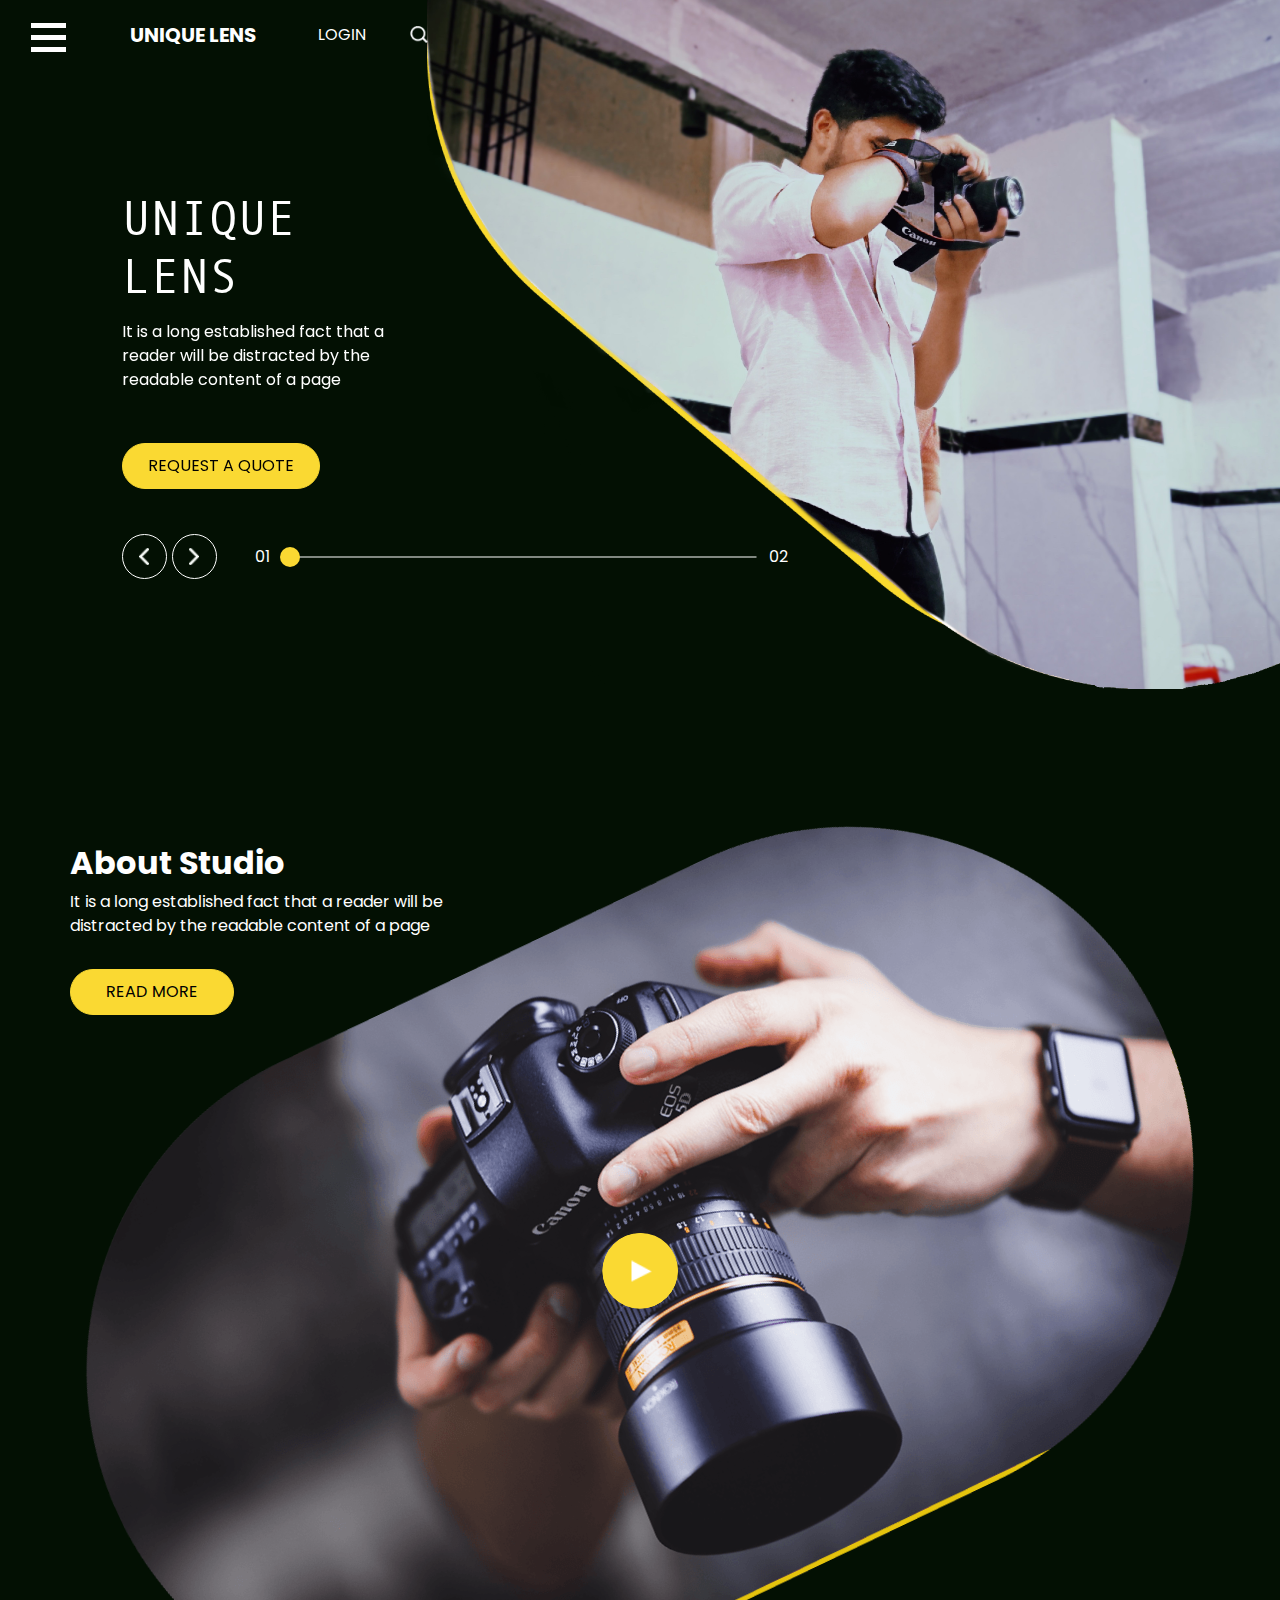
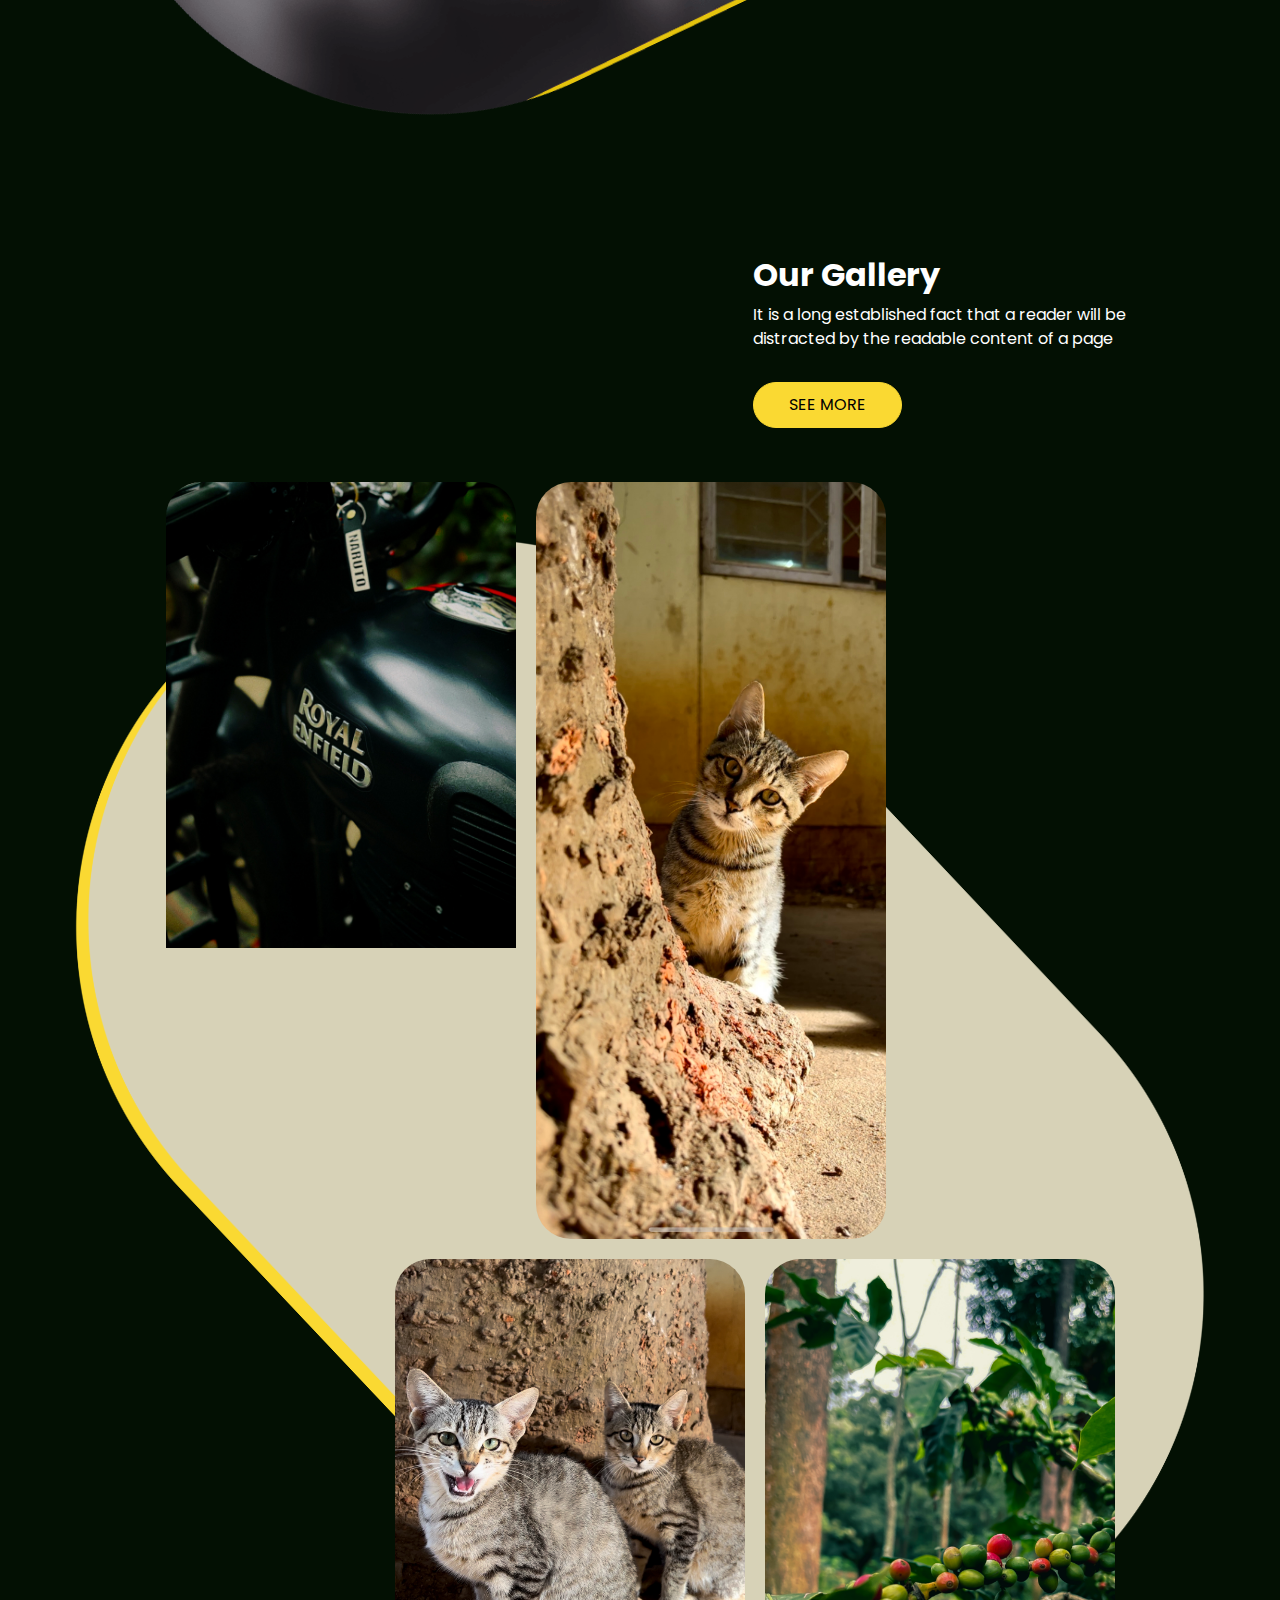
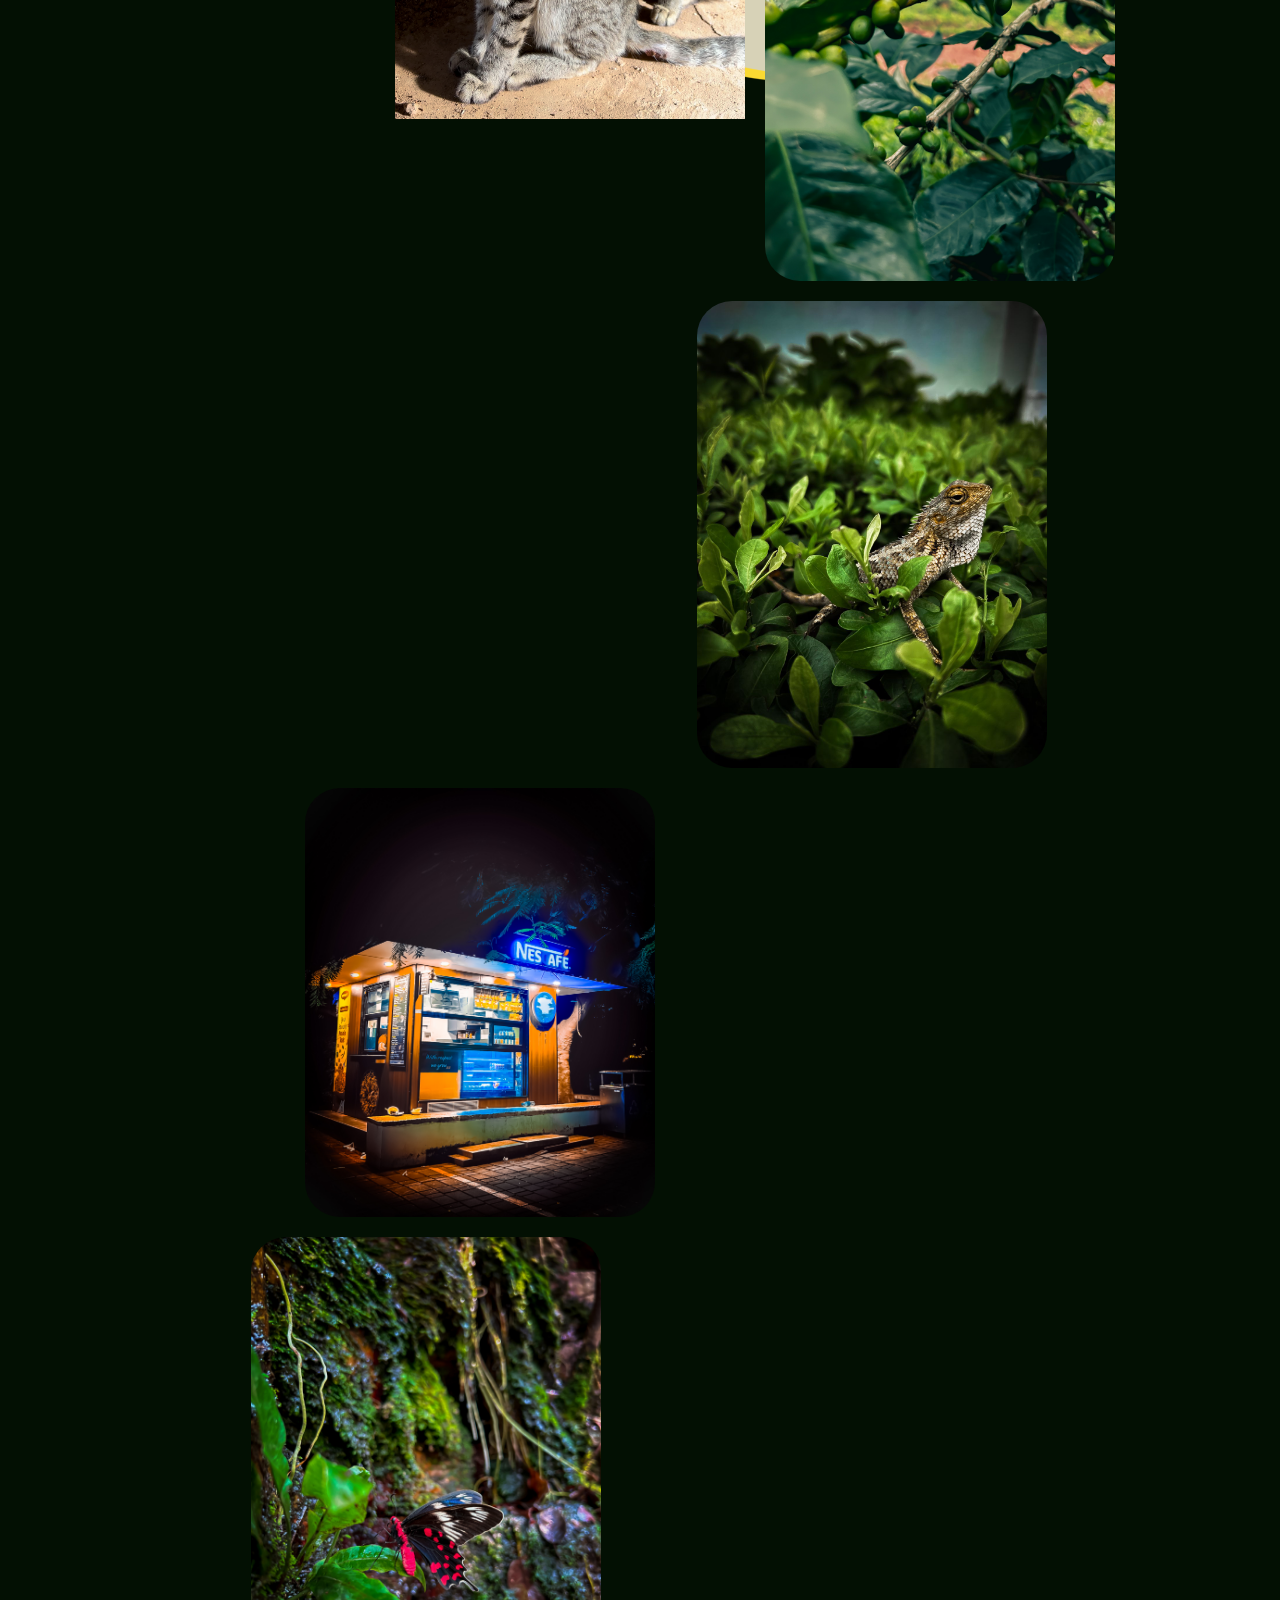
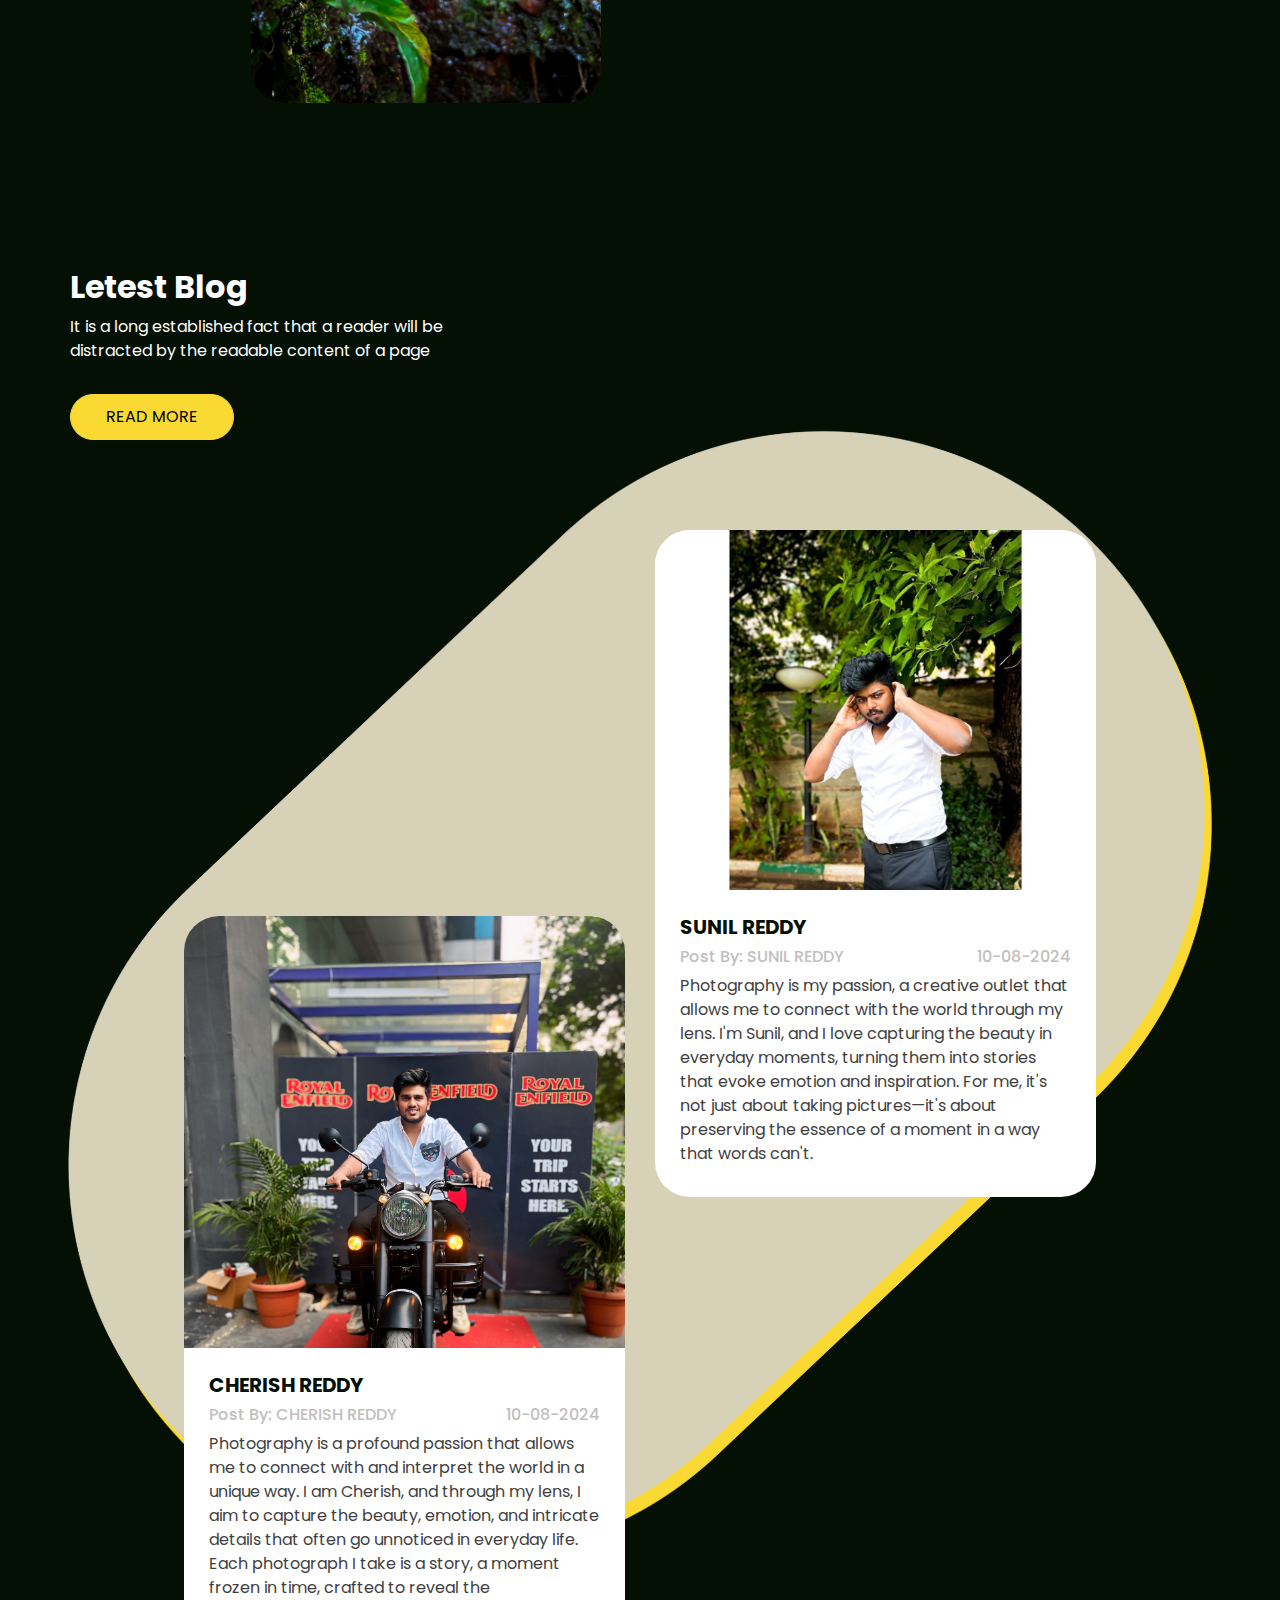
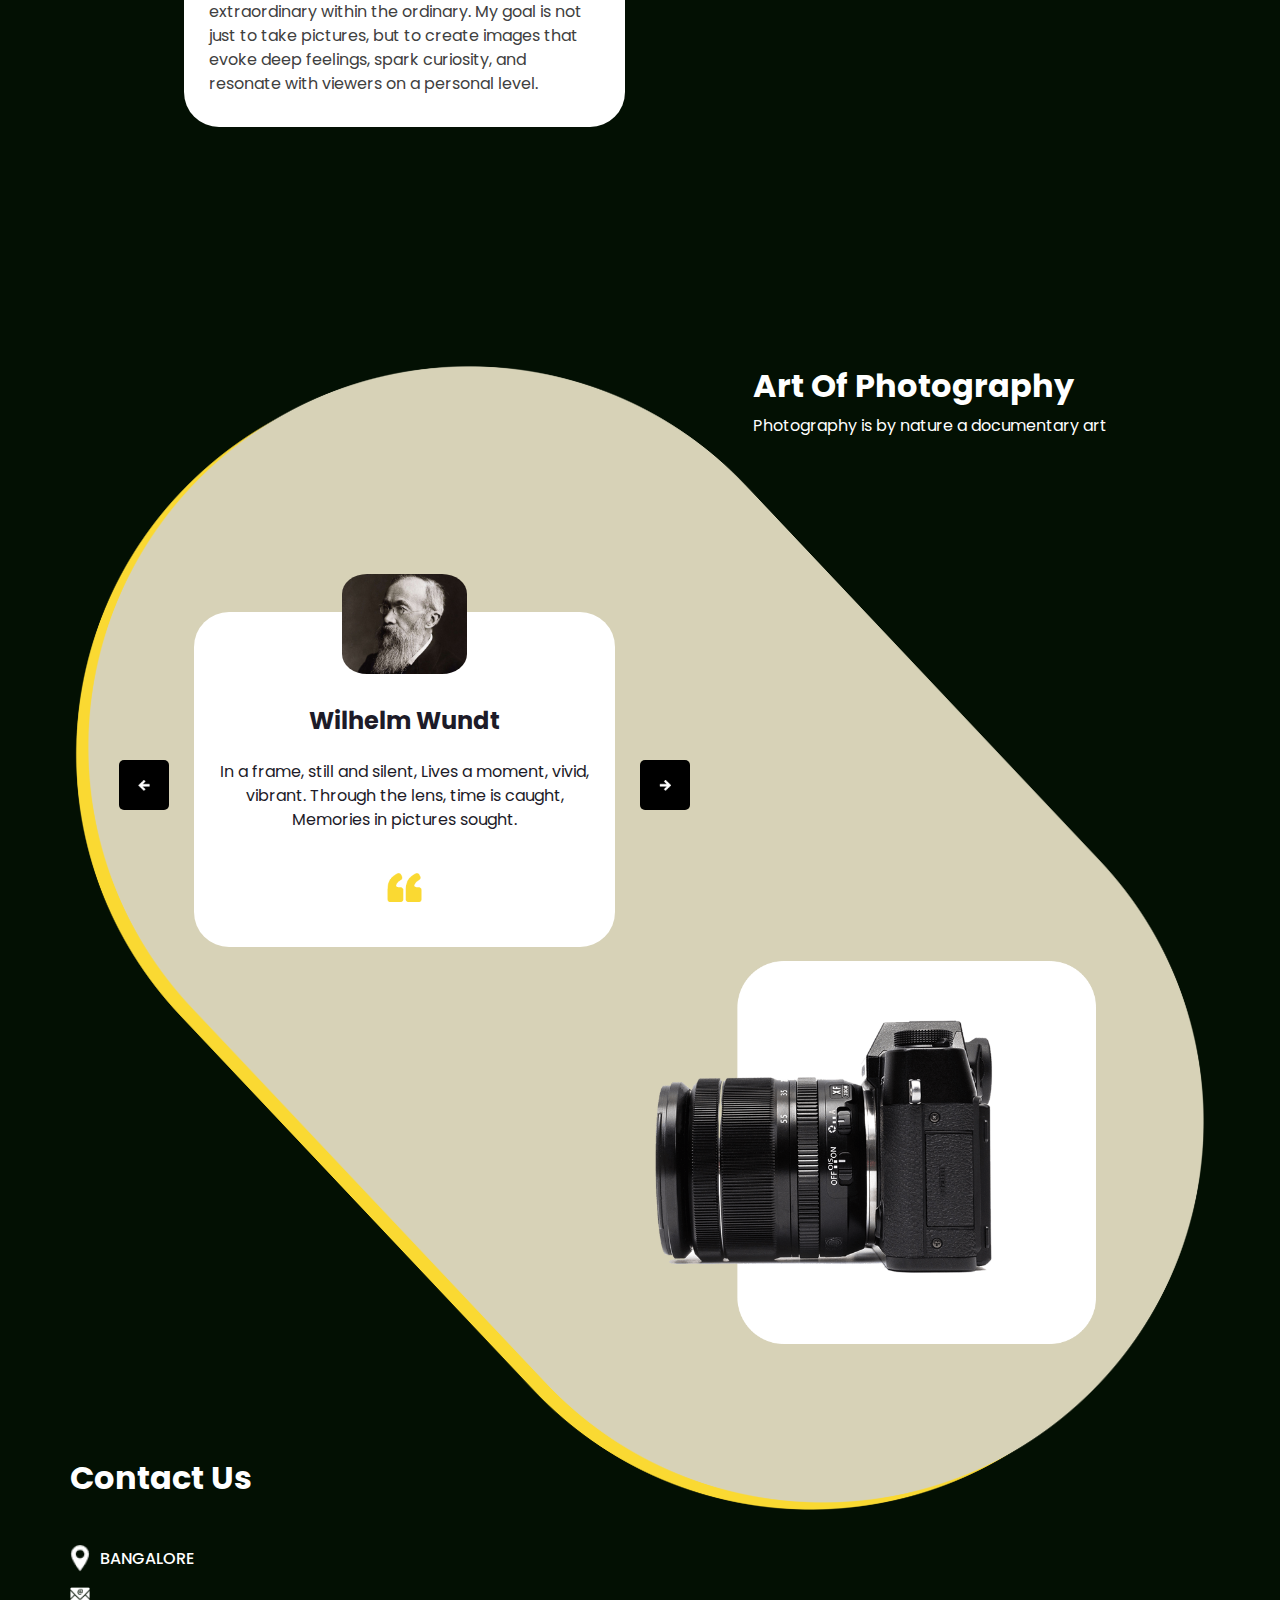
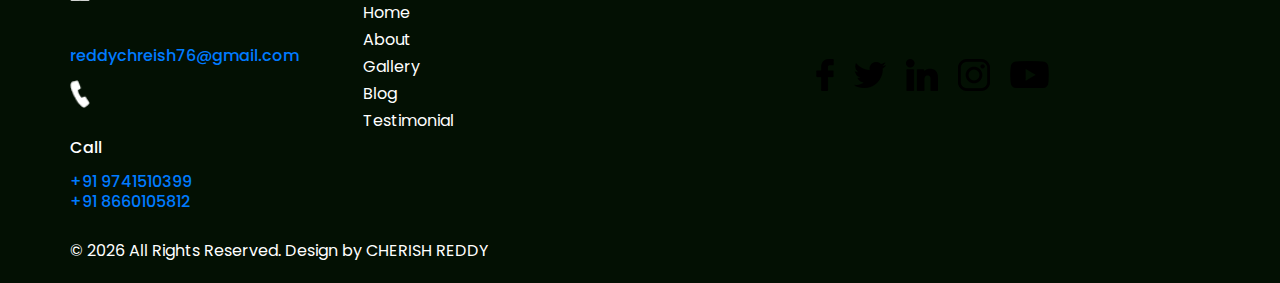
==== index.html @ 8310b630 "Update index.html" ====
<!DOCTYPE html>
<html lang="en">

<head>
  <!-- Basic -->
  <meta charset="utf-8" />
  <meta http-equiv="X-UA-Compatible" content="IE=edge" />
  <!-- Mobile Metas -->
  <meta name="viewport" content="width=device-width, initial-scale=1, shrink-to-fit=no" />
  <!-- Site Metas -->
  <meta name="keywords" content="" />
  <meta name="description" content="" />
  <meta name="author" content="" />

  <title>UNIQUE LENS</title>

  <!-- slider stylesheet -->
  <link rel="stylesheet" type="text/css" href="https://cdnjs.cloudflare.com/ajax/libs/OwlCarousel2/2.3.4/assets/owl.carousel.min.css" />

  <!-- bootstrap core css -->
  <link rel="stylesheet" type="text/css" href="css/bootstrap.css" />

  <!-- Custom styles for this template -->
  <link href=" css/style.css" rel="stylesheet" />
  <!-- responsive style -->
  <link href="css/responsive.css" rel="stylesheet" />
</head>

<body>
  <div class="hero_area">
    <!-- header section strats -->
    <header class="header_section">
      <div class="container-fluid">
        <nav class="navbar navbar-expand-lg custom_nav-container d-block">
          <div class="main_nav_menu">
            <div class="fk_width">
              <div class="custom_menu-btn">
                <button onclick="openNav()">
                  <span class="s-1"> </span>
                  <span class="s-2"> </span>
                  <span class="s-3"> </span>
                </button>
              </div>
              <div id="myNav" class="overlay">
                <div class="overlay-content">
                  <a class="" href="index.html">Home <span class="sr-only">(current)</span></a>
                  <a class="" href="about.html">About </a>
                  <a class="" href="gallery.html">Gallery </a>
                  <a class="" href="blog.html">Blog </a>
                  <a class="" href="testimonial.html">Testimonial </a>
                </div>
              </div>
            </div>
            <a class="navbar-brand" href="index.html">
              <span>
                UNIQUE LENS
              </span>
            </a>
            <div class="user_option">
              <a href="#">
                login
              </a>
              <form class="form-inline ">
                <button class="btn  nav_search-btn" type="submit"></button>
              </form>
            </div>
          </div>
        </nav>
      </div>
    </header>
    <!-- end header section -->

    <!-- slider section -->
    <section class=" slider_section position-relative">
      <div class="container-fluid">
        <div class="row slider-row">
          <div class="col-lg-3 offset-lg-1">
            <div id="carouselExampleIndicators" class="carousel slide" data-ride="carousel">
              <div class="carousel-inner">
                <div class="carousel-item active">
                  <div class="detail-box">
                    <h1>
                      UNIQUE <br />
                      LENS
                    </h1>
                    <p>
                      It is a long established fact that a reader will be distracted by the readable content of a page
                    </p>
                    <div>
                      <a href="quote.html">
                        Request A Quote
                      </a>
                    </div>
                  </div>
                </div>
                <div class="carousel-item">
                  <div class="detail-box">
                    <h1>
                      UNIQUE <br />
                      LENS
                    </h1>
                    <p>
                      It is a long established fact that a reader will be distracted by the readable content of a page
                    </p>
                    <div>
                      <a href="#">
                        Request A Quote
                      </a>
                    </div>
                  </div>
                </div>
              </div>
              <div class="carousel_control-box">
                <div class="carousel_btn-container">
                  <a class="carousel-control-prev" href="#carouselExampleIndicators" role="button" data-slide="prev">
                    <span class="sr-only">Previous</span>
                  </a>
                  <a class="carousel-control-next" href="#carouselExampleIndicators" role="button" data-slide="next">
                    <span class="sr-only">Next</span>
                  </a>
                </div>
                <ol class="carousel-indicators">
                  <li data-target="#carouselExampleIndicators" data-slide-to="0" class="active li_one">01</li>
                  <li data-target="#carouselExampleIndicators" data-slide-to="1" class="li_two">02</li>
                  <li class="ol_design"></li>
                </ol>
              </div>
            </div>
          </div>
          <div class="col-lg-8 px-0">
            <div class="img-box">
              <img src="images/slider.PNG" alt="" />
            </div>
          </div>
        </div>
      </div>
    </section>
    <!-- end slider section -->
  </div>

  <!-- about section -->

  <section class="about_section layout_padding">
    <div class="container">
      <div class="row">
        <div class="col-md-5">
          <div class="detail-box">
            <div class="heading_container">
              <h2>
                About Studio
              </h2>
              <p>
                It is a long established fact that a reader will be distracted by the readable content of a page
              </p>
              <a href="about.html">
                Read More
              </a>
            </div>
          </div>
        </div>
      </div>
    </div>
    <div class="img-box">
      <div class="play_btn">
        <a href="#">
          <img src="images/play.png" alt="" />
        </a>
      </div>
      <img src="images/about-img.png" class="about-img" alt="" />
    </div>
  </section>

  <!-- end about section -->

  <!-- gallery section -->
  <section class="gallery_section layout_padding-top">
    <div class="container">
      <div class="row">
        <div class="col-lg-5 ml-auto">
          <div class="heading_container">
            <h2>
              Our Gallery
            </h2>
            <p>
              It is a long established fact that a reader will be distracted by the readable content of a page
            </p>
            <a href="gallery.html">
              See More
            </a>
          </div>
        </div>
      </div>
    </div>
    <div class="gallery_container">
      <div class="gallery_bg">
        <img src="images/gallery-bg.png" alt="" />
      </div>
      <div class="container">
        <div class="gallery_box">
          <div class="box b1">
            <div class="img-box">
              <img src="images/gallery-1.JPG" alt="" />
            </div>
          </div>
          <div class="box b2">
            <div class="img-box">
              <img src="images/gallery-2.JPG" alt="" />
            </div>
            <div class="img-box">
              <img src="images/gallery-3.PNG" alt="" />
            </div>
          </div>
          <div class="box b3">
            <div class="img-box">
              <img src="images/gallery-4.PNG" alt="" />
            </div>
            <div class="img-box">
              <img src="images/gallery-5.JPG" alt="" />
            </div>
          </div>
          <div class="box b4">
            <div class="img-box">
              <img src="images/gallery-6.JPG" alt="" />
            </div>
          </div>
          <div class="container">
            <div class="gallery_box">
              <div class="box b1">
                <div class="img-box">
                  <img src="images/gallery-7.JPG" alt="" />
                </div>
              </div>
              <div class="box b2">
                <div class="img-box">
                  <img src="images/gallery-8.JPG" alt="" />
                </div>
                <div class="img-box">
                  <img src="images/gallery-9.PNG" alt="" />
                </div>
              </div>
        </div>
      </div>
    </div>
  </section>
  <!-- end gallery section -->

  <!-- blog section -->

  <section class="blog_section layout_padding">
    <div class="container">
      <div class="row">
        <div class="col-md-5">
          <div class="detail-box">
            <div class="heading_container">
              <h2>
                Letest Blog
              </h2>
              <p>
                It is a long established fact that a reader will be distracted by the readable content of a page
              </p>
              <a href="blog.html">
                Read More
              </a>
            </div>
          </div>
        </div>
      </div>
    </div>
    <div class="blog_container">
      <div class="blog_bg">
        <img src="images/gallery-bg.png" alt="" />
      </div>
      <div class="container">
        <div class="blog_box">
          <div class="row">
            <div class="col-md-6">
              <div class="box b1">
                <div class="img-box">
                  <img src="images/blog2.JPG" alt="" />
                </div>
                <div class="blog-detail">
                  <div class="blog_title">
                    <h5>
                      CHERISH REDDY
                    </h5>
                    <div class="blog_post">
                      <h6>
                        Post By: CHERISH REDDY
                      </h6>
                      <h6>
                        10-08-2024
                      </h6>
                    </div>
                  </div>
                  <p>
                    Photography is a profound passion that allows me to connect with and interpret the world in a unique way. I am Cherish, and through my lens, I aim to capture the beauty, emotion, and intricate details that often go unnoticed in everyday life. Each photograph I take is a story, a moment frozen in time, crafted to reveal the extraordinary within the ordinary. My goal is not just to take pictures, but to create images that evoke deep feelings, spark curiosity, and resonate with viewers on a personal level.                  </p>
                </div>
              </div>
            </div>
            <div class="col-md-6">
              <div class="box b2">
                <div class="img-box">
                  <img src="images/blog1.PNG" alt="" />
                </div>
                <div class="blog-detail">
                  <div class="blog_title">
                    <h5>
                      SUNIL REDDY
                    </h5>
                    <div class="blog_post">
                      <h6>
                        Post By: SUNIL REDDY
                      </h6>
                      <h6>
                        10-08-2024
                      </h6>
                    </div>
                  </div>
                  <p>

                    Photography is my passion, a creative outlet that allows me to connect with the world through my lens. I'm Sunil, and I love capturing the beauty in everyday moments, turning them into stories that evoke emotion and inspiration. For me, it's not just about taking pictures—it's about preserving the essence of a moment in a way that words can't.                  </p>
                </div>
              </div>
            </div>
          </div>
        </div>
      </div>
    </div>
  </section>

  <!-- end blog section -->

  <!-- client section -->

  <section class="client_section layout_padding">
    <div class="container">
      <div class="row">
        <div class="col-lg-5 ml-auto">
          <div class="heading_container">
            <h2>
              Art Of Photography
            </h2>
            <p>
              Photography is by nature a documentary art            </p>
          </div>
        </div>
      </div>
    </div>
    <div class="client_container">
      <div class="client_bg">
        <img src="images/gallery-bg.png" alt="" />
      </div>
      <div class="container">
        <div class="client_box">
          <div class="row">
            <div class="col-lg-6">
              <div class="box b1">
                <div id="carouselExampleControls" class="carousel slide" data-ride="carousel">
                  <div class="carousel-inner">
                    <div class="carousel-item active">
                      <div class="client_content-box layout_padding">
                        <div class="img-box">
                          <img src="images/poet.jpg" alt="" style="border-radius: 20%;" />
                        </div>
                        <div class="detail-box">
                          <h4>
                            Wilhelm Wundt
                          </h4>
                          <p>
                            In a frame, still and silent,
                            Lives a moment, vivid, vibrant.
                            Through the lens, time is caught,
                            Memories in pictures sought.                          </p>
                          <img src="images/quote.png" alt="" />
                        </div>
                      </div>
                    </div>
                    <div class="carousel-item">
                      <div class="client_content-box layout_padding">
                        <div class="img-box">
                          <img src="images/poet2.webp" alt="" style="border-radius: 20%;" />
                        </div>
                        <div class="detail-box">
                          <h4>
                            alfred
                          </h4>
                          <p>
                            Dancing light on faces gleam,
                            Capturing more than whats seen.
                            In shadows and light, stories hide,
                            Revealed only when lens abides.                          </p>
                          <img src="images/quote.png" alt="" />
                        </div>
                      </div>
                    </div>
                    <div class="carousel-item">
                      <div class="client_content-box layout_padding">
                        <div class="img-box">
                          <img src="images/client.png" alt="" />
                        </div>
                        <div class="detail-box">
                          <h4>
                            Plio Dorak
                          </h4>
                          <p>
                            Photographs, echoes of time,
                            Frozen whispers, rhythm, and rhyme.
                            Each click, a heartbeat paused,
                            In frames, life’s beauty is housed.                          </p>
                          <img src="images/quote.png" alt="" />
                        </div>
                      </div>
                    </div>
                  </div>
                  <a class="carousel-control-prev" href="#carouselExampleControls" role="button" data-slide="prev">
                    <span class="sr-only">Previous</span>
                  </a>
                  <a class="carousel-control-next" href="#carouselExampleControls" role="button" data-slide="next">
                    <span class="sr-only">Next</span>
                  </a>
                </div>
              </div>
            </div>
            <div class="col-lg-6">
              <div class="box b2">
                <div class="camera_img-box">
                  <img src="images/camera.png" alt="" />
                </div>
              </div>
            </div>
          </div>
        </div>
      </div>
    </div>
  </section>

  <!-- end client section -->

  <!-- info section -->

  <section class="info_section ">
    <div class="info_container layout_padding-top">
      <div class="container">
        <div class="heading_container">
          <h2>
            Contact Us
          </h2>
        </div>
        <div class="info_main">
          <div class="row">
            <div class="col-md-4 col-lg-3">
              <div class="info_contact ">
                <a href="#" class="link-box">
                  <div class="img-box">
                    <img src="images/location.png" alt="" />
                  </div>
                  <div class="detail-box">
                    <h6>
                      BANGALORE
                    </h6>
                  </div>
                </a>
                <a href="#" class="link-box">
                  <div class="img-box">
                    <img src="images/mail.png" alt="" />
                  </div>
                  <div class="detail-box">
                    <h6>
                      <a href="reddychreish76@gmail.com">reddychreish76@gmail.com</a>
                    </h6>
                  </div>
                </a>
                <a href="#" class="link-box">
                  <div class="img-box">
                    <img src="images/call.png" alt="" />
                  </div>
                  <div class="detail-box">
                    <h6>
                      Call <a href="+91 9741510399 ">+91 9741510399 </a> <br>
                           <a href="+91 8660105812">+91 8660105812</a>
                    </h6>
                  </div>
                </a>
              </div>
            </div>
            <div class="col-md-2 col-lg-3">
              <div class="info_link-box">
                <ul>
                  <li class=" ">
                    <a class="" href="index.html">Home <span class="sr-only">(current)</span></a>
                  </li>
                  <li class="">
                    <a class="" href="about.html">About </a>
                  </li>
                  <li class="">
                    <a class="" href="gallery.html">Gallery </a>
                  </li>
                  <li class="">
                    <a class="" href="blog.html">Blog </a>
                  </li>
                  <li class="">
                    <a class="" href="testimonial.html">Testimonial </a>
                  </li>
                </ul>
              </div>
            </div>
            <div class="col-md-6 ">
              <div class="social_box">
                <a href="https://www.instagram.com/the_unique_lens13/">
                  <img src="images/facebook.png" alt="" />
                </a>
                <a href="https://www.instagram.com/the_unique_lens13/">
                  <img src="images/twitter.png" alt="" />
                </a>
                <a href="https://www.linkedin.com/in/cherish-reddy-4b8189252/">
                  <img src="images/linkedin.png" alt="" />
                </a>
                <a href="https://www.instagram.com/the_unique_lens13/">
                  <img src="images/instagram.png" alt="" />
                </a>
                <a href="https://www.instagram.com/the_unique_lens13/">
                  <img src="images/youtube.png" alt="" />
                </a>
              </div>
            </div>
          </div>
        </div>
      </div>
    </div>
  </section>

  <!-- end info section -->

  <!-- footer section -->
  <footer class="footer_section ">
    <div class="container">
      <p>
        &copy; <span id="displayYear"></span> All Rights Reserved. Design by 
        <a href="https://www.instagram.com/cherishreddy_1302/">CHERISH REDDY</a>
      </p>
    </div>
  </footer>
  <!-- footer section -->

  <script src="js/jquery-3.4.1.min.js"></script>
  <script src="js/bootstrap.js"></script>
  <script src="https://cdnjs.cloudflare.com/ajax/libs/OwlCarousel2/2.3.4/owl.carousel.min.js"></script>
  <script src="js/custom.js"></script>
</body>

</html>
---- css/style.css ----
@import url("https://fonts.googleapis.com/css2?family=Open+Sans:wght@400;700&family=Poppins:wght@400;500;700&display=swap");
@font-face {
  font-family: "Andale Mono";
  src: url(../fonts/AndaleMono.ttf);
}

html {
  scroll-behavior: smooth;
  overflow-x: hidden;
}

body {
  font-family: "Poppins", sans-serif;
  color: #ffffff;
  background-color: #031003;
}

.layout_margin {
  margin-top: 90px;
  margin-bottom: 90px;
}

.layout_padding {
  padding-top: 120px;
  padding-bottom: 120px;
}

.layout_padding2 {
  padding-top: 45px;
  padding-bottom: 45px;
}

.layout_padding2-top {
  padding-top: 45px;
}

.layout_padding2-bottom {
  padding-bottom: 45px;
}

.layout_padding-top {
  padding-top: 120px;
}

.layout_padding-bottom {
  padding-bottom: 120px;
}

.heading_container {
  display: -webkit-box;
  display: -ms-flexbox;
  display: flex;
  -webkit-box-orient: vertical;
  -webkit-box-direction: normal;
      -ms-flex-direction: column;
          flex-direction: column;
  -webkit-box-align: start;
      -ms-flex-align: start;
          align-items: flex-start;
  color: #ffffff;
}

.heading_container h2 {
  font-weight: bold;
}

.heading_container a {
  display: inline-block;
  background: #fad932;
  color: #000000;
  padding: 10px 35px;
  border-radius: 30px;
  border: 1px solid #fad932;
  -webkit-transition: all 0.3s;
  transition: all 0.3s;
  text-transform: uppercase;
  margin-top: 15px;
}

.heading_container a:hover {
  background: transparent;
  color: #fad932;
}

@-webkit-keyframes hueAnimate {
  0% {
    -webkit-filter: hue-rotate(0deg);
            filter: hue-rotate(0deg);
  }
  100% {
    -webkit-filter: hue-rotate(360deg);
            filter: hue-rotate(360deg);
  }
}

@keyframes hueAnimate {
  0% {
    -webkit-filter: hue-rotate(0deg);
            filter: hue-rotate(0deg);
  }
  100% {
    -webkit-filter: hue-rotate(360deg);
            filter: hue-rotate(360deg);
  }
}

/*header section*/
.hero_area {
  position: relative;
}

.sub_page .info_section .social_box {
  -webkit-filter: invert(100%);
          filter: invert(100%);
}

.header_section .container-fluid {
  padding-right: 25px;
  padding-left: 25px;
}

.header_section .nav_container {
  margin: 0 auto;
}

.custom_nav-container.navbar-expand-lg .navbar-nav .nav-link img {
  width: 22px;
  margin-right: 15px;
}

.custom_nav-container.navbar-expand-lg .navbar-nav .nav-link {
  padding: 0px 25px;
  color: #fefeff;
  text-align: center;
  font-family: "Roboto", sans-serif;
}

.custom_menu-btn {
  z-index: 9;
  position: absolute;
  left: 0;
  top: 15px;
}

.custom_menu-btn button {
  outline: none;
  border: none;
  background-color: transparent;
}

.custom_menu-btn span {
  display: block;
  width: 35px;
  height: 5px;
  background-color: #fff;
  margin: 7px 0;
  -webkit-transition: all 0.3s;
  transition: all 0.3s;
}

.custom_menu-btn .s-2 {
  -webkit-transition: all 0.1s;
  transition: all 0.1s;
}

.menu_btn-style {
  position: fixed;
  left: 22px;
  top: 15px;
}

.menu_btn-style button {
  -webkit-transform: translateX(14px);
          transform: translateX(14px);
}

.menu_btn-style button .s-1 {
  -webkit-transform: rotate(45deg) translateY(17px);
          transform: rotate(45deg) translateY(17px);
}

.menu_btn-style button .s-2 {
  -webkit-transform: translateX(-100px);
          transform: translateX(-100px);
}

.menu_btn-style button .s-3 {
  -webkit-transform: rotate(-45deg) translateY(-17px);
          transform: rotate(-45deg) translateY(-17px);
}

.position-unset {
  position: unset;
}

.navbar-expand-lg .navbar-collapse {
  -webkit-box-flex: 0;
      -ms-flex-positive: 0;
          flex-grow: 0;
}

.overlay {
  height: 100%;
  width: 0;
  position: fixed;
  z-index: 1;
  top: 0;
  left: 0;
  background: rgba(3, 16, 3, 0.95);
  overflow-x: hidden;
  -webkit-transition: 0.5s;
  transition: 0.5s;
}

.overlay .closebtn {
  position: absolute;
  top: 0;
  right: 30px;
  font-size: 60px;
}

.overlay a {
  display: inline-block;
  padding: 10px 15px;
  text-decoration: none;
  font-size: 18px;
  text-transform: uppercase;
  color: #ffffff;
  margin: 10px 0;
  display: block;
  -webkit-transition: 0.3s;
  transition: 0.3s;
  border: 1.5px solid #ffffff;
  border-radius: 5px;
  width: 190px;
}

.overlay a:hover {
  border-color: transparent;
  background-color: #ffffff;
}

.overlay-content {
  position: relative;
  top: 20%;
  width: 100%;
  text-align: center;
  margin-top: 30px;
  display: -webkit-box;
  display: -ms-flexbox;
  display: flex;
  -webkit-box-orient: vertical;
  -webkit-box-direction: normal;
      -ms-flex-direction: column;
          flex-direction: column;
  -webkit-box-align: center;
      -ms-flex-align: center;
          align-items: center;
}

.menu_width {
  width: 100%;
}

.scroll-y-hidden {
  overflow-y: hidden;
}

a,
a:hover,
a:focus {
  text-decoration: none;
}

a:hover,
a:focus {
  color: initial;
}

.btn,
.btn:focus {
  outline: none !important;
  -webkit-box-shadow: none;
          box-shadow: none;
}

.fk_width {
  width: 105px;
}

.custom_nav-container .nav_search-btn {
  background-image: url(../images/search-icon.png);
  background-size: 18px;
  background-repeat: no-repeat;
  width: 35px;
  height: 35px;
  padding: 0;
  border: none;
  background-position: center;
}

.navbar-brand {
  display: -webkit-box;
  display: -ms-flexbox;
  display: flex;
}

.navbar-brand span {
  color: #ffffff;
  font-weight: bold;
  text-transform: uppercase;
}

.custom_nav-container {
  z-index: 99999;
  padding: 15px 0;
  -webkit-box-pack: start;
      -ms-flex-pack: start;
          justify-content: flex-start;
}

.custom_nav-container .navbar-toggler {
  outline: none;
}

.custom_nav-container .navbar-toggler .navbar-toggler-icon {
  background-image: url(../images/menu.png);
  background-size: 55px;
}

.main_nav_menu {
  display: -webkit-box;
  display: -ms-flexbox;
  display: flex;
}

.user_option {
  display: -webkit-box;
  display: -ms-flexbox;
  display: flex;
  -webkit-box-align: center;
      -ms-flex-align: center;
          align-items: center;
  margin-left: 45px;
}

.user_option a {
  display: -webkit-box;
  display: -ms-flexbox;
  display: flex;
  -webkit-box-align: center;
      -ms-flex-align: center;
          align-items: center;
  margin-right: 35px;
  color: #ffffff;
  text-transform: uppercase;
}

.user_option a img {
  width: 20px;
  margin-right: 10px;
}

.user_option a span {
  color: #ffffff;
}

/*end header section*/
.slider_section {
  padding-top: 45px;
}

.slider_section #carouselExampleIndicators {
  -webkit-box-flex: 1;
      -ms-flex: 1;
          flex: 1;
}

.slider_section .detail-box {
  color: #ffffff;
  margin-top: 75px;
}

.slider_section .detail-box h1 {
  font-size: 3rem;
  font-family: "Andale Mono";
}

.slider_section .detail-box p {
  margin-top: 15px;
}

.slider_section .detail-box a {
  display: inline-block;
  background: #fad932;
  color: #000000;
  padding: 10px 25px;
  border-radius: 30px;
  border: 1px solid #fad932;
  -webkit-transition: all 0.3s;
  transition: all 0.3s;
  text-transform: uppercase;
  margin-top: 35px;
}

.slider_section .detail-box a:hover {
  background: transparent;
  color: #fad932;
}

.slider_section .img-box {
  margin-top: -125px;
}

.slider_section .img-box img {
  width: 100%;
}

.slider_section .img-box::before {
  content: "";
  position: absolute;
  top: -135px;
  left: 0;
  width: 100%;
  height: 100%;
  background: -webkit-gradient(linear, left top, left bottom, from(#000000), color-stop(transparent), to(transparent));
  background: linear-gradient(to bottom, #000000, transparent, transparent);
  z-index: 1;
  display: none;
}

.slider_section .carousel_control-box {
  display: -webkit-box;
  display: -ms-flexbox;
  display: flex;
  -webkit-box-align: center;
      -ms-flex-align: center;
          align-items: center;
  margin-top: 45px;
}

.slider_section .carousel_btn-container {
  width: 95px;
  min-width: 95px;
  display: -webkit-box;
  display: -ms-flexbox;
  display: flex;
  -webkit-box-pack: justify;
      -ms-flex-pack: justify;
          justify-content: space-between;
  z-index: 999;
}

.slider_section .carousel_btn-container .carousel-control-prev,
.slider_section .carousel_btn-container .carousel-control-next {
  position: unset;
  width: 45px;
  height: 45px;
  border: none;
  border-radius: 100%;
  opacity: 1;
  background-repeat: no-repeat;
  background-size: 10px;
  background-position: center;
  border: 1.5px solid #ffffff;
  background-color: transparent;
}

.slider_section .carousel_btn-container .carousel-control-prev:hover,
.slider_section .carousel_btn-container .carousel-control-next:hover {
  background-color: #fad932;
  border-color: transparent;
}

.slider_section .carousel_btn-container .carousel-control-prev {
  background-image: url(../images/prev.png);
}

.slider_section .carousel_btn-container .carousel-control-next {
  background-image: url(../images/next.png);
}

.slider_section .carousel-indicators {
  width: 550px;
  min-width: 550px;
  position: relative;
  margin: 0;
  margin-left: 35px;
  -webkit-box-pack: justify;
      -ms-flex-pack: justify;
          justify-content: space-between;
}

.slider_section .carousel-indicators::before {
  content: "";
  width: calc(100% - 75px);
  height: 1px;
  position: absolute;
  top: 50%;
  left: calc(50% - 8px);
  -webkit-transform: translate(-50%, -50%);
          transform: translate(-50%, -50%);
  background-color: #ffffff;
}

.slider_section .carousel-indicators .ol_design {
  width: 20px;
  height: 20px;
  position: absolute;
  top: 50%;
  left: calc(0% + 35px);
  -webkit-transform: translate(-50%, -50%);
          transform: translate(-50%, -50%);
  border-radius: 100%;
  background-color: #fad932;
  -webkit-transition: all .3s;
  transition: all .3s;
  z-index: 2;
}

.slider_section .carousel-indicators li {
  height: auto;
  border: none;
  opacity: 1;
  color: #ffffff;
  text-indent: 0;
  background-color: transparent;
}

.about_section .detail-box {
  margin: 35px auto;
  position: relative;
  z-index: 2;
}

.about_section .img-box {
  width: 90%;
  margin: auto;
  position: relative;
  background-repeat: no-repeat;
  margin-top: -125px;
}

.about_section .img-box .play_btn {
  background: #fad932;
  display: -webkit-box;
  display: -ms-flexbox;
  display: flex;
  -webkit-box-align: center;
      -ms-flex-align: center;
          align-items: center;
  -webkit-box-pack: center;
      -ms-flex-pack: center;
          justify-content: center;
  border-radius: 100%;
  width: 75px;
  height: 75px;
  position: absolute;
  z-index: 3;
  top: 50%;
  left: 50%;
  -webkit-transform: translate(-50%, -50%);
          transform: translate(-50%, -50%);
}

.about_section .img-box .play_btn button {
  -webkit-box-shadow: none;
          box-shadow: none;
  background-color: transparent;
  border: none;
  position: relative;
  z-index: 5;
}

.about_section .img-box .play_btn a {
  background: #fad932;
  display: -webkit-box;
  display: -ms-flexbox;
  display: flex;
  -webkit-box-align: center;
      -ms-flex-align: center;
          align-items: center;
  -webkit-box-pack: center;
      -ms-flex-pack: center;
          justify-content: center;
  border-radius: 100%;
  width: 75px;
  height: 75px;
  position: relative;
  z-index: 5;
}

.about_section .img-box .play_btn img {
  width: 20px;
  margin-left: 3px;
}

.about_section .img-box .play_btn::before {
  content: "";
  width: 100%;
  height: 100%;
  position: absolute;
  top: 50%;
  left: 50%;
  background: #fad932;
  opacity: 1;
  border-radius: 100%;
  -webkit-transform: translate(-50%, -50%);
          transform: translate(-50%, -50%);
}

.about_section .img-box .play_btn::before {
  z-index: 2;
  -webkit-animation: before-animation 1500ms infinite;
          animation: before-animation 1500ms infinite;
}

@-webkit-keyframes before-animation {
  0% {
    -webkit-transform: translateX(-50%) translateY(-50%) translateZ(0) scale(1);
            transform: translateX(-50%) translateY(-50%) translateZ(0) scale(1);
    opacity: 1;
  }
  100% {
    -webkit-transform: translateX(-50%) translateY(-50%) translateZ(0) scale(1.5);
            transform: translateX(-50%) translateY(-50%) translateZ(0) scale(1.5);
    opacity: 0;
  }
}

@keyframes before-animation {
  0% {
    -webkit-transform: translateX(-50%) translateY(-50%) translateZ(0) scale(1);
            transform: translateX(-50%) translateY(-50%) translateZ(0) scale(1);
    opacity: 1;
  }
  100% {
    -webkit-transform: translateX(-50%) translateY(-50%) translateZ(0) scale(1.5);
            transform: translateX(-50%) translateY(-50%) translateZ(0) scale(1.5);
    opacity: 0;
  }
}

.about_section .img-box .about-img {
  width: 100%;
  -webkit-transform: rotate(-25deg);
          transform: rotate(-25deg);
  -webkit-animation: hueAnimate .7s infinite;
          animation: hueAnimate .7s infinite;
}

.about_section .btn-box {
  display: -webkit-box;
  display: -ms-flexbox;
  display: flex;
  -webkit-box-pack: center;
      -ms-flex-pack: center;
          justify-content: center;
  margin-top: 75px;
  margin-bottom: 175px;
}

.about_section .btn-box a {
  display: inline-block;
  background: #ffffff;
  color: #000000;
  padding: 10px 40px;
  border-radius: 30px;
  border: 1px solid #ffffff;
  -webkit-transition: all 0.3s;
  transition: all 0.3s;
}

.about_section .btn-box a:hover {
  background: transparent;
  color: #ffffff;
}

.gallery_section .gallery_container {
  position: relative;
  max-width: 1500px;
  margin: auto;
}

.gallery_section .gallery_container .gallery_bg {
  position: absolute;
  width: 100%;
  top: 10%;
  margin-left: 0;
  -webkit-transform: rotate(45deg);
          transform: rotate(45deg);
  z-index: -1;
}

.gallery_section .gallery_container .gallery_bg img {
  width: 100%;
}

.gallery_section .gallery_container .gallery_box {
  width: 85%;
  margin: auto;
}

.gallery_section .gallery_container .box {
  display: -webkit-box;
  display: -ms-flexbox;
  display: flex;
}

.gallery_section .gallery_container .box.b1 .img-box {
  margin-left: 8%;
}

.gallery_section .gallery_container .box.b3 {
  -webkit-box-pack: end;
      -ms-flex-pack: end;
          justify-content: flex-end;
}

.gallery_section .gallery_container .box.b4 {
  -webkit-box-pack: end;
      -ms-flex-pack: end;
          justify-content: flex-end;
}

.gallery_section .gallery_container .box.b4 .img-box {
  margin-right: 8%;
}

.gallery_section .gallery_container .box .img-box {
  position: relative;
  margin: 10px;
  border-radius: 35px;
  overflow: hidden;
  width: 350px;
}

.gallery_section .gallery_container .box .img-box img {
  width: 100%;
}

.gallery_section .gallery_container .box .img-box h5 {
  color: #031003;
  position: absolute;
  margin: 0;
  top: 50%;
  left: 50%;
  -webkit-transform: translate(-50%, -50%);
          transform: translate(-50%, -50%);
  text-transform: uppercase;
}

.blog_section .detail-box {
  margin: 35px auto;
  position: relative;
  z-index: 2;
}

.blog_section .blog_container {
  position: relative;
  max-width: 1500px;
  margin: auto;
}

.blog_section .blog_container .blog_bg {
  position: absolute;
  width: 100%;
  top: 10%;
  margin-left: 0;
  -webkit-transform: rotate(-45deg);
          transform: rotate(-45deg);
  z-index: -1;
}

.blog_section .blog_container .blog_bg img {
  width: 100%;
}

.blog_section .blog_box {
  width: 80%;
  margin: auto;
}

.blog_section .box {
  margin-top: 55px;
  background-color: #ffffff;
  border-radius: 35px;
  overflow: hidden;
}

.blog_section .box.b1 {
  margin-top: 100%;
}

.blog_section .box .img-box {
  position: relative;
}

.blog_section .box .img-box img {
  width: 100%;
}

.blog_section .box .blog-detail {
  padding: 25px 25px 15px;
}

.blog_section .box .blog-detail .blog_post {
  display: -webkit-box;
  display: -ms-flexbox;
  display: flex;
  -webkit-box-pack: justify;
      -ms-flex-pack: justify;
          justify-content: space-between;
}

.blog_section .box .blog-detail .blog_post h6 {
  color: #c2bebe;
}

.blog_section .box .blog-detail h5 {
  color: #031003;
  text-transform: uppercase;
  font-weight: bold;
}

.blog_section .box .blog-detail p {
  color: #404040;
}

.client_section .client_container {
  position: relative;
  max-width: 1500px;
  margin: auto;
}

.client_section .client_container .client_bg {
  position: absolute;
  width: 100%;
  top: 10%;
  margin-left: 0;
  -webkit-transform: rotate(45deg);
          transform: rotate(45deg);
  z-index: -1;
}

.client_section .client_container .client_bg img {
  width: 100%;
}

.client_section .client_box {
  width: 80%;
  margin: auto;
}

.client_section .box {
  position: relative;
}

.client_section .client_content-box {
  display: -webkit-box;
  display: -ms-flexbox;
  display: flex;
  -webkit-box-orient: vertical;
  -webkit-box-direction: normal;
      -ms-flex-direction: column;
          flex-direction: column;
  -webkit-box-align: center;
      -ms-flex-align: center;
          align-items: center;
  text-align: center;
  margin: 0 10px;
}

.client_section .client_content-box .img-box {
  width: 125px;
  border-radius: 100%;
  margin-bottom: -62px;
  position: relative;
  z-index: 2;
}

.client_section .client_content-box .img-box img {
  width: 100%;
}

.client_section .client_content-box .detail-box {
  padding: 95px 25px 45px 25px;
  background-color: #ffffff;
  border-radius: 35px;
}

.client_section .client_content-box .detail-box h4 {
  color: #1d1b28;
  font-weight: bold;
}

.client_section .client_content-box .detail-box p {
  color: #1d1b28;
  margin-top: 25px;
}

.client_section .client_content-box .detail-box img {
  width: 35px;
  margin-top: 25px;
}

.client_section .carousel-control-prev,
.client_section .carousel-control-next {
  width: 50px;
  height: 50px;
  background-color: #000000;
  opacity: 1;
  top: 50%;
  background-repeat: no-repeat;
  background-position: center;
  background-size: 12px;
  border-radius: 5px;
}

.client_section .carousel-control-prev:hover,
.client_section .carousel-control-next:hover {
  background-color: #fad932;
}

.client_section .carousel-control-prev {
  background-image: url(../images/prev-arrow.png);
  left: -65px;
}

.client_section .carousel-control-next {
  background-image: url(../images/next-arrow.png);
  right: -65px;
}

.client_section .camera_img-box {
  margin-top: 115%;
}

.client_section .camera_img-box img {
  width: 100%;
}

/* info section */
.info_section {
  position: relative;
  margin-top: -125px;
}

.info_section .heading_container {
  margin-bottom: 25px;
}

.info_section .info_main .row {
  -webkit-box-align: center;
      -ms-flex-align: center;
          align-items: center;
}

.info_section .info_logo {
  display: -webkit-box;
  display: -ms-flexbox;
  display: flex;
}

.info_section .info_logo img {
  width: 65px;
}

.info_section .social_box {
  display: -webkit-box;
  display: -ms-flexbox;
  display: flex;
  -webkit-box-align: center;
      -ms-flex-align: center;
          align-items: center;
  -webkit-box-pack: center;
      -ms-flex-pack: center;
          justify-content: center;
}

.info_section .social_box a {
  margin: 0 10px;
}

.info_section a {
  text-transform: none;
}

.info_section h5 {
  margin-bottom: 12px;
  font-size: 24px;
  color: #3eb4b8;
}

.info_section p {
  color: #323232;
}

.info_section ul {
  padding: 0;
}

.info_section ul li {
  list-style-type: none;
  margin: 3px 0;
}

.info_section ul li a {
  color: #ffffff;
}

.info_section .info_link-box {
  display: -webkit-box;
  display: -ms-flexbox;
  display: flex;
  -webkit-box-orient: vertical;
  -webkit-box-direction: normal;
      -ms-flex-direction: column;
          flex-direction: column;
}

.info_section .info_contact .link-box {
  display: -webkit-box;
  display: -ms-flexbox;
  display: flex;
  -webkit-box-align: center;
      -ms-flex-align: center;
          align-items: center;
  margin: 15px 0;
  color: #ffffff;
}

.info_section .info_contact .link-box .img-box {
  display: -webkit-box;
  display: -ms-flexbox;
  display: flex;
  -webkit-box-pack: center;
      -ms-flex-pack: center;
          justify-content: center;
  -webkit-box-align: center;
      -ms-flex-align: center;
          align-items: center;
  margin-right: 10px;
}

.info_section .info_contact .link-box .img-box img {
  width: 20px;
}

.info_section .info_contact .link-box h6 {
  margin-bottom: 0;
}

/* end info section */
/* footer section*/
.footer_section {
  color: #ffffff;
}

.footer_section p {
  margin: 0;
  padding: 20px 0;
}

.footer_section a {
  color: #ffffff;
}

.modal-dialog {
  max-width: 800px;
  margin: 30px auto;
}

.modal-body {
  position: relative;
  padding: 0px;
}

.close {
  position: absolute;
  right: -30px;
  top: 0;
  z-index: 999;
  font-size: 2rem;
  font-weight: normal;
  color: #fff;
  opacity: 1;
}
/*# sourceMappingURL=style.css.map */
---- css/responsive.css ----
/* @media (min-width:1500px) {
    .gallery_section .gallery_container .gallery_bg {
        max-width: 1500px;
        left: 10%;

    }
}

@media (min-width:2000px) {
    .gallery_section .gallery_container .gallery_bg {
        left: 15%;

    }
} */

@media (max-width: 1260px) {}

@media (max-width: 1120px) {}

@media (max-width: 992px) {
    .main_nav_menu {
        justify-content: space-between;
    }

    .user_option {
        margin-left: 0;
    }

    .navbar-brand {
        margin-right: 0;
    }

    .slider-row {
        flex-direction: column-reverse;
    }

    .slider_section .img-box {
        margin-top: -135px;
    }

    .slider_section .detail-box {
        margin-top: 0;
    }

    .slider_section .img-box::before {
        display: block;
    }

    .slider_section .carousel-indicators {
        width: 450px;
        min-width: 450px;
    }

    .about_section .img-box {
        width: 100%;
        padding: 0 5px;
        margin-top: 0;
    }

    .gallery_section .gallery_container .gallery_bg {
        top: -75px;
    }

    .gallery_section .gallery_container .gallery_box {
        margin-top: 200px;
    }

    .blog_section .blog_container .blog_bg {
        top: 0;
    }

    .blog_section .blog_box {
        width: 100%;
    }

    .blog_section .box.b1 {
        margin-top: 35%;
    }

    .client_section .client_box {
        width: 100%;
    }

    .client_section .box {
        margin-top: 75px;
    }

    .client_section .camera_img-box {
        margin-top: 45px;
        padding-left: 45px;
    }

    .footer_section {
        text-align: center;
    }

    .social_box {
        filter: invert(100%);
    }

}

@media (max-width: 856px) {

    .client_section .carousel-control-prev,
    .client_section .carousel-control-next {
        top: 100%;

    }

    .client_section .carousel-control-prev {
        left: 50%;
        transform: translate(-105%, -50%);
    }

    .client_section .carousel-control-next {
        right: 50%;
        transform: translate(105%, -50%);
    }
}

@media (max-width: 767px) {

    .layout_padding {
        padding-top: 90px;
        padding-bottom: 90px;
    }

    .layout_padding-top {
        padding-top: 90px;
    }

    .layout_padding-bottom {
        padding-bottom: 90px;
    }


    .info_section .info_top .info_form {
        margin-bottom: 35px;
    }

    .info_section .info_main .row>div {
        display: flex;
        flex-direction: column;
        align-items: center;
        text-align: center;
        margin-bottom: 25px;
    }

    .info_section .info_contact .link-box {
        justify-content: center;
    }

    .slider_section .carousel-indicators {
        width: 400px;
        min-width: 400px;
    }

    .gallery_section .gallery_container .box {
        flex-direction: column;
        align-items: center;

    }

    .gallery_section .gallery_container .gallery_box {
        width: 100%;
    }

    .gallery_section .gallery_container .box.b1 .img-box {
        margin-left: 10px;
    }

    .gallery_section .gallery_container .box.b4 .img-box {
        margin-right: 10px;
    }

    .info_section .heading_container {
        align-items: center;
    }
}

@media (max-width: 576px) {
    .slider_section .carousel_control-box {
        flex-direction: column;
        align-items: flex-start;
    }

    .slider_section .carousel-indicators {
        width: 100%;
        min-width: 100%;
        margin-left: 0;
        margin-top: 35px;
    }

    .slider_section .img-box::before {
        background: -webkit-gradient(linear, left top, left bottom, from(#000000), to(transparent));
        background: linear-gradient(to bottom, #000, transparent);
    }

    .gallery_section .gallery_container .box .img-box {
        width: 100%;
        border-radius: 10px;
    }

    .blog_section .box {
        border-radius: 25px;
    }
}

@media (max-width: 480px) {
    .main_nav_menu {
        justify-content: center;
    }

    .fk_width {
        width: 10px;
    }

    .user_option {
        display: none;
    }

    .about_section .img-box .play_btn,
    .about_section .img-box .play_btn a {
        width: 55px;
        height: 55px;
    }
}

@media (max-width: 420px) {}

@media (max-width: 360px) {}

@media (min-width: 1200px) {
    .container {
        max-width: 1170px;
    }

}
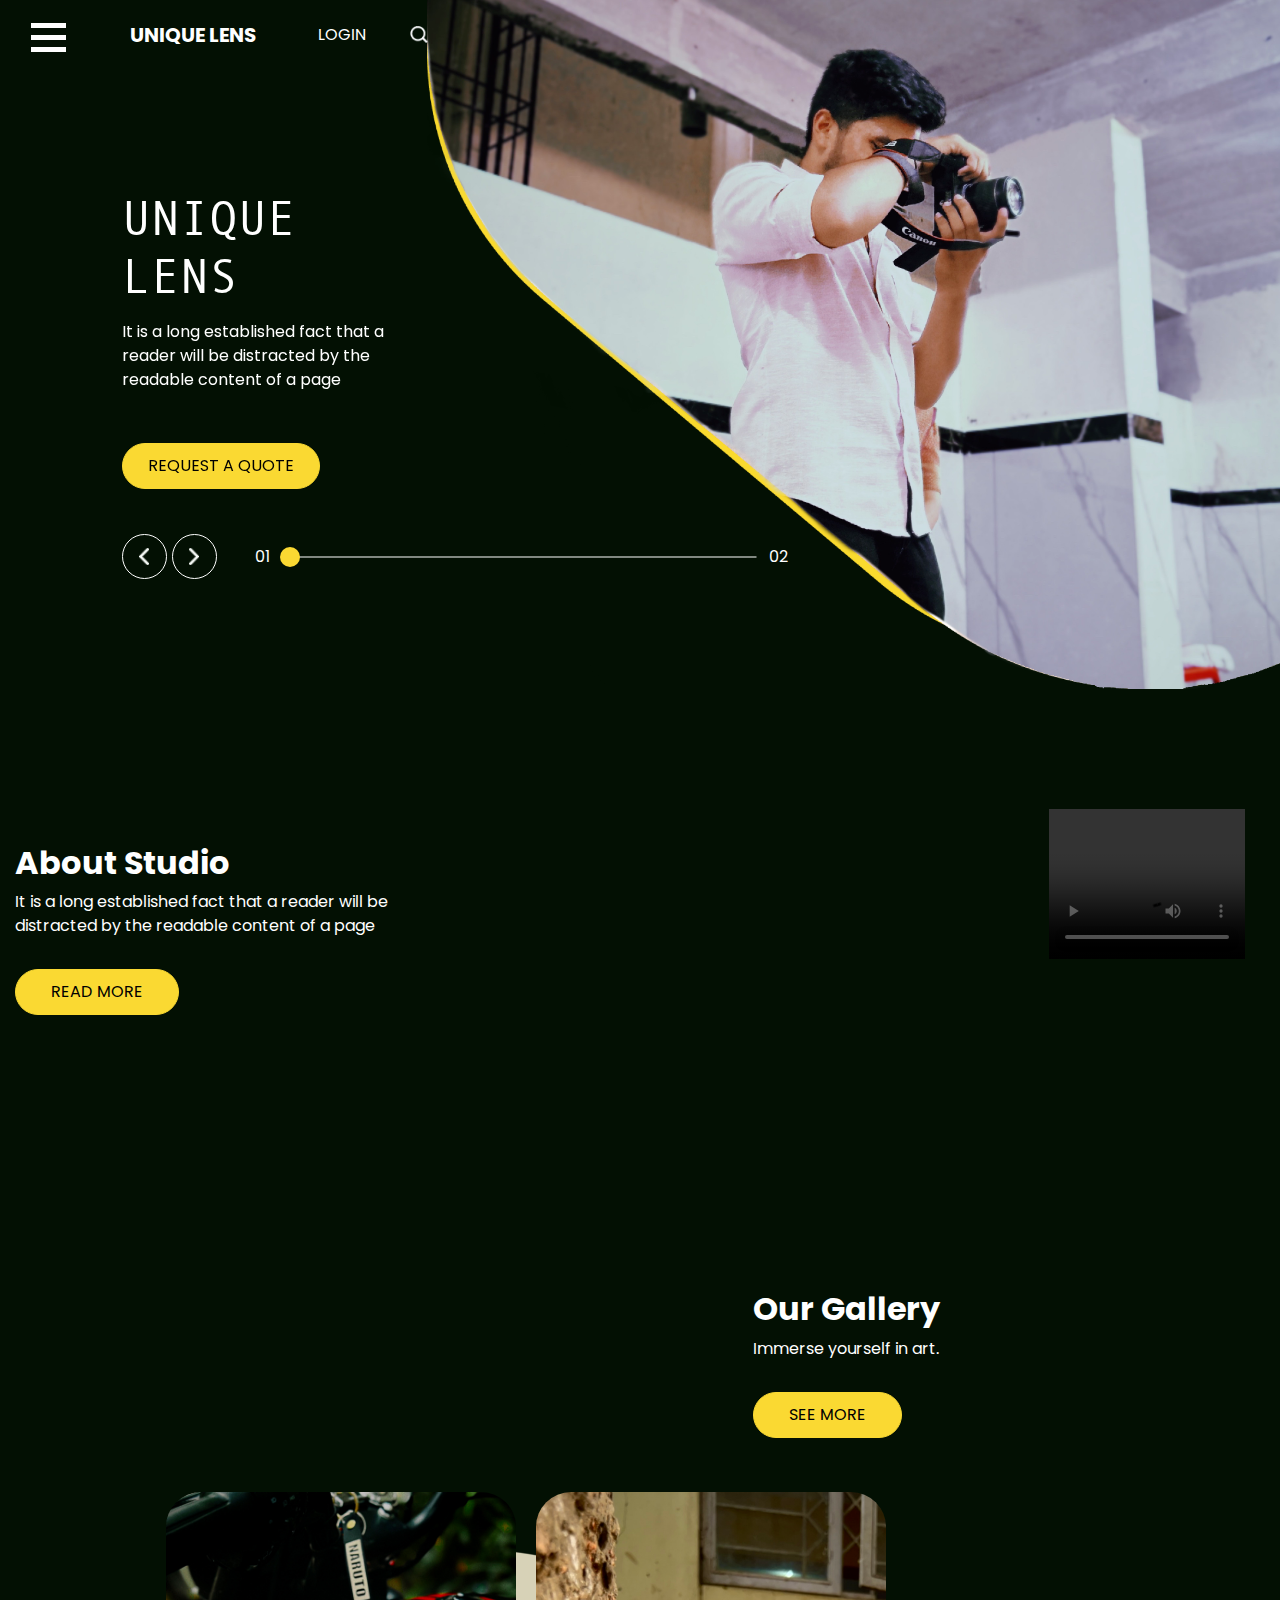
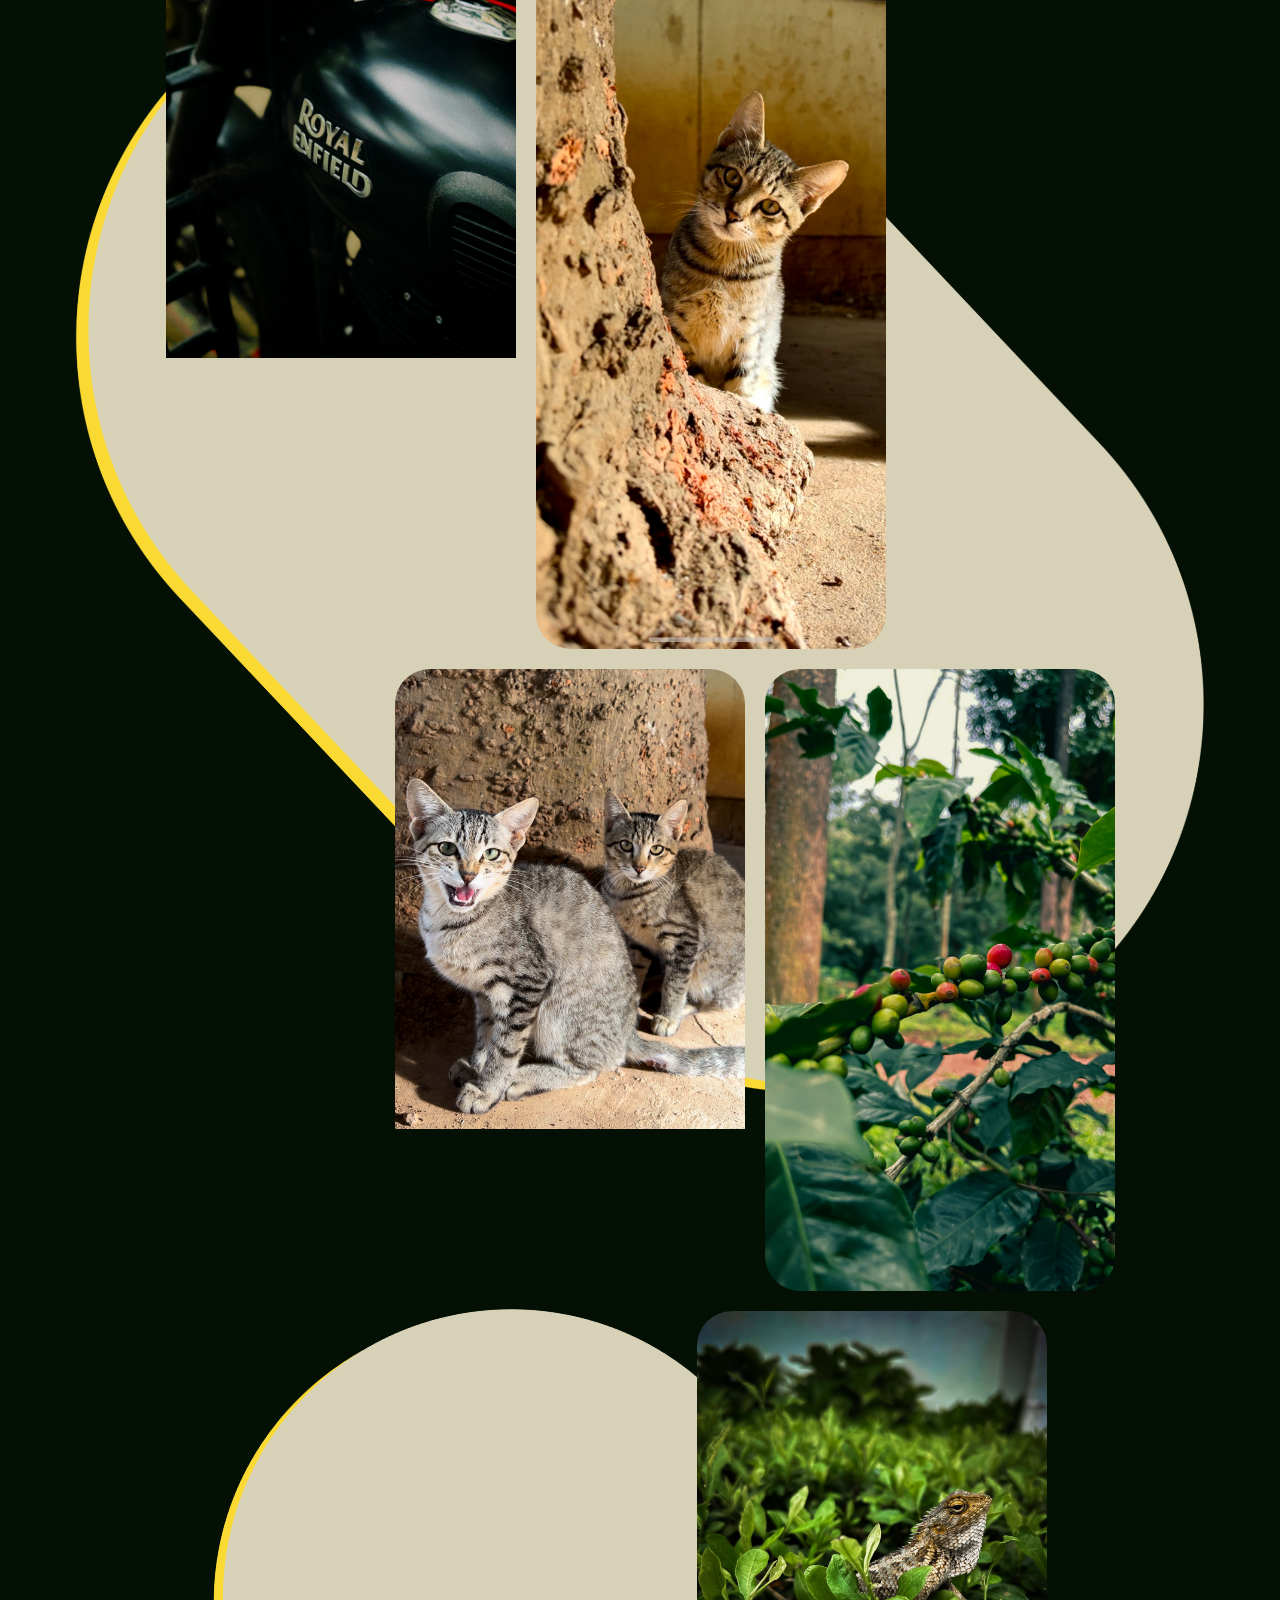
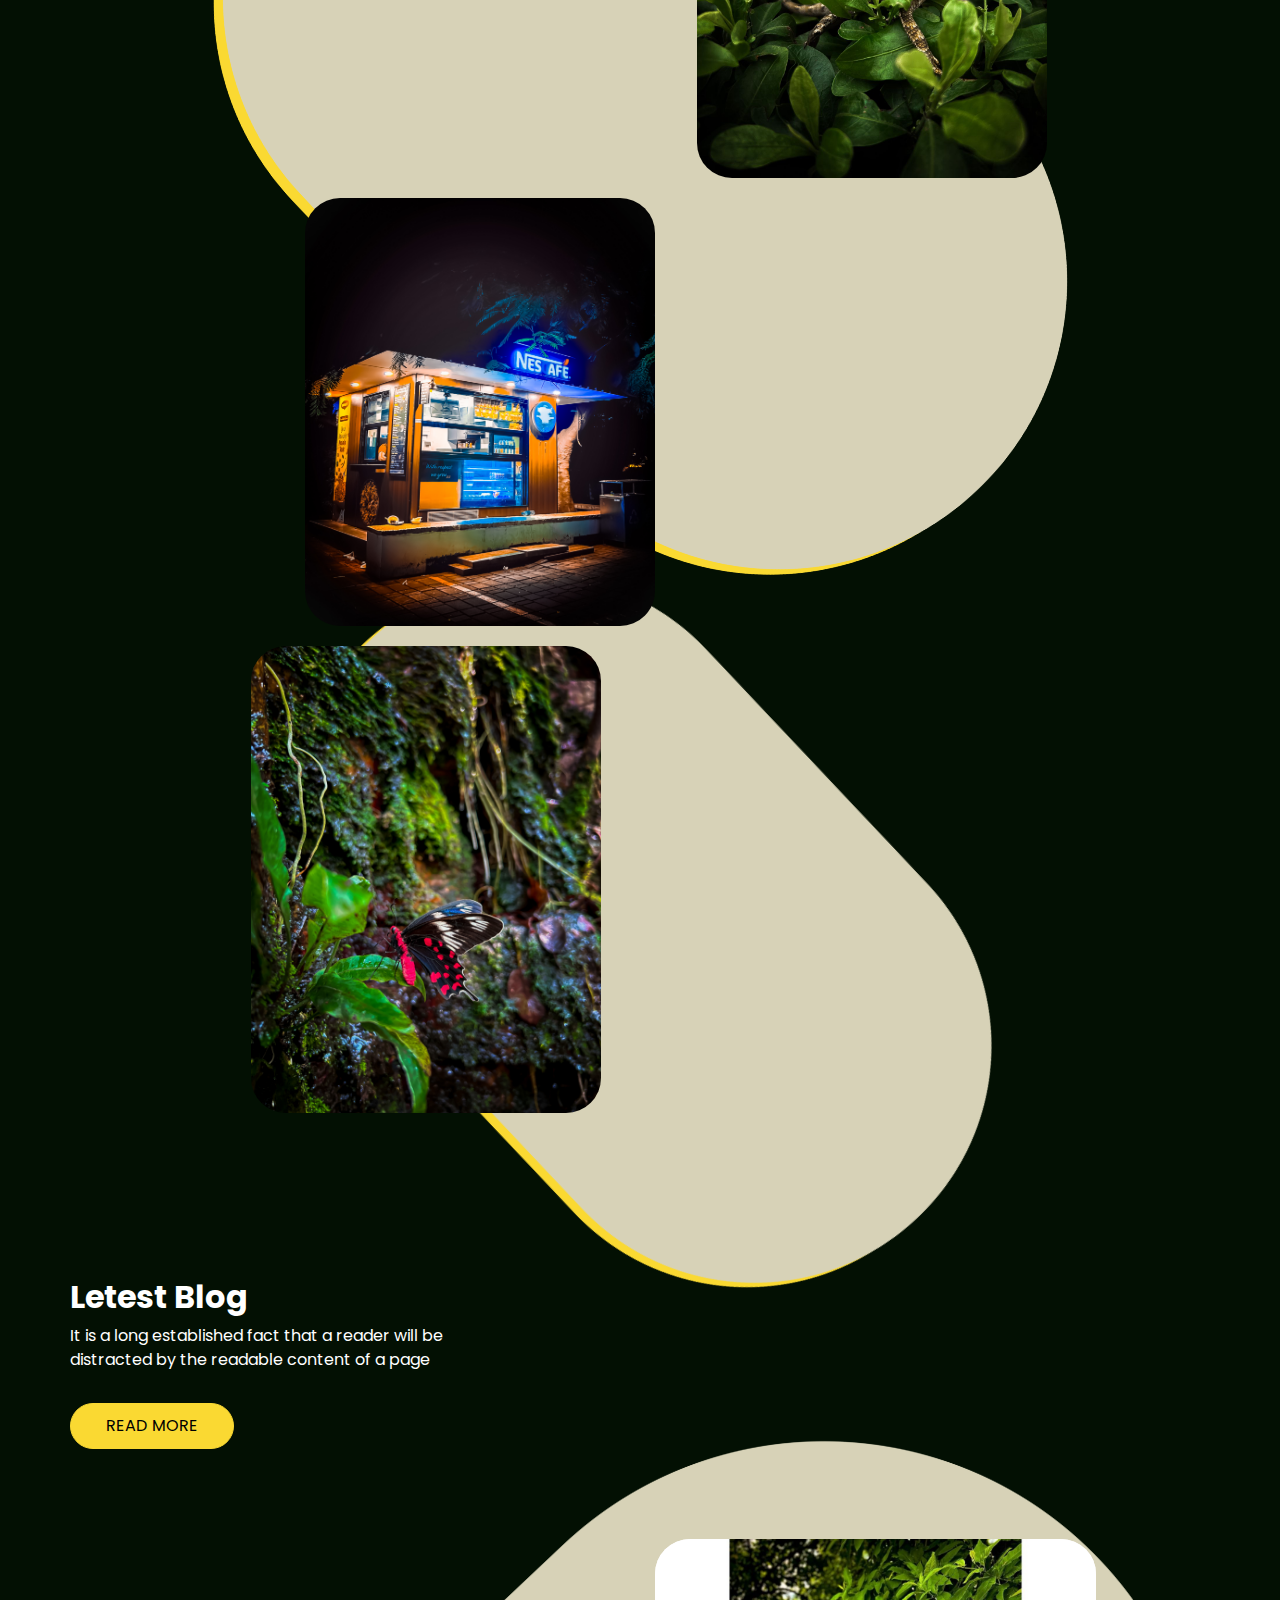
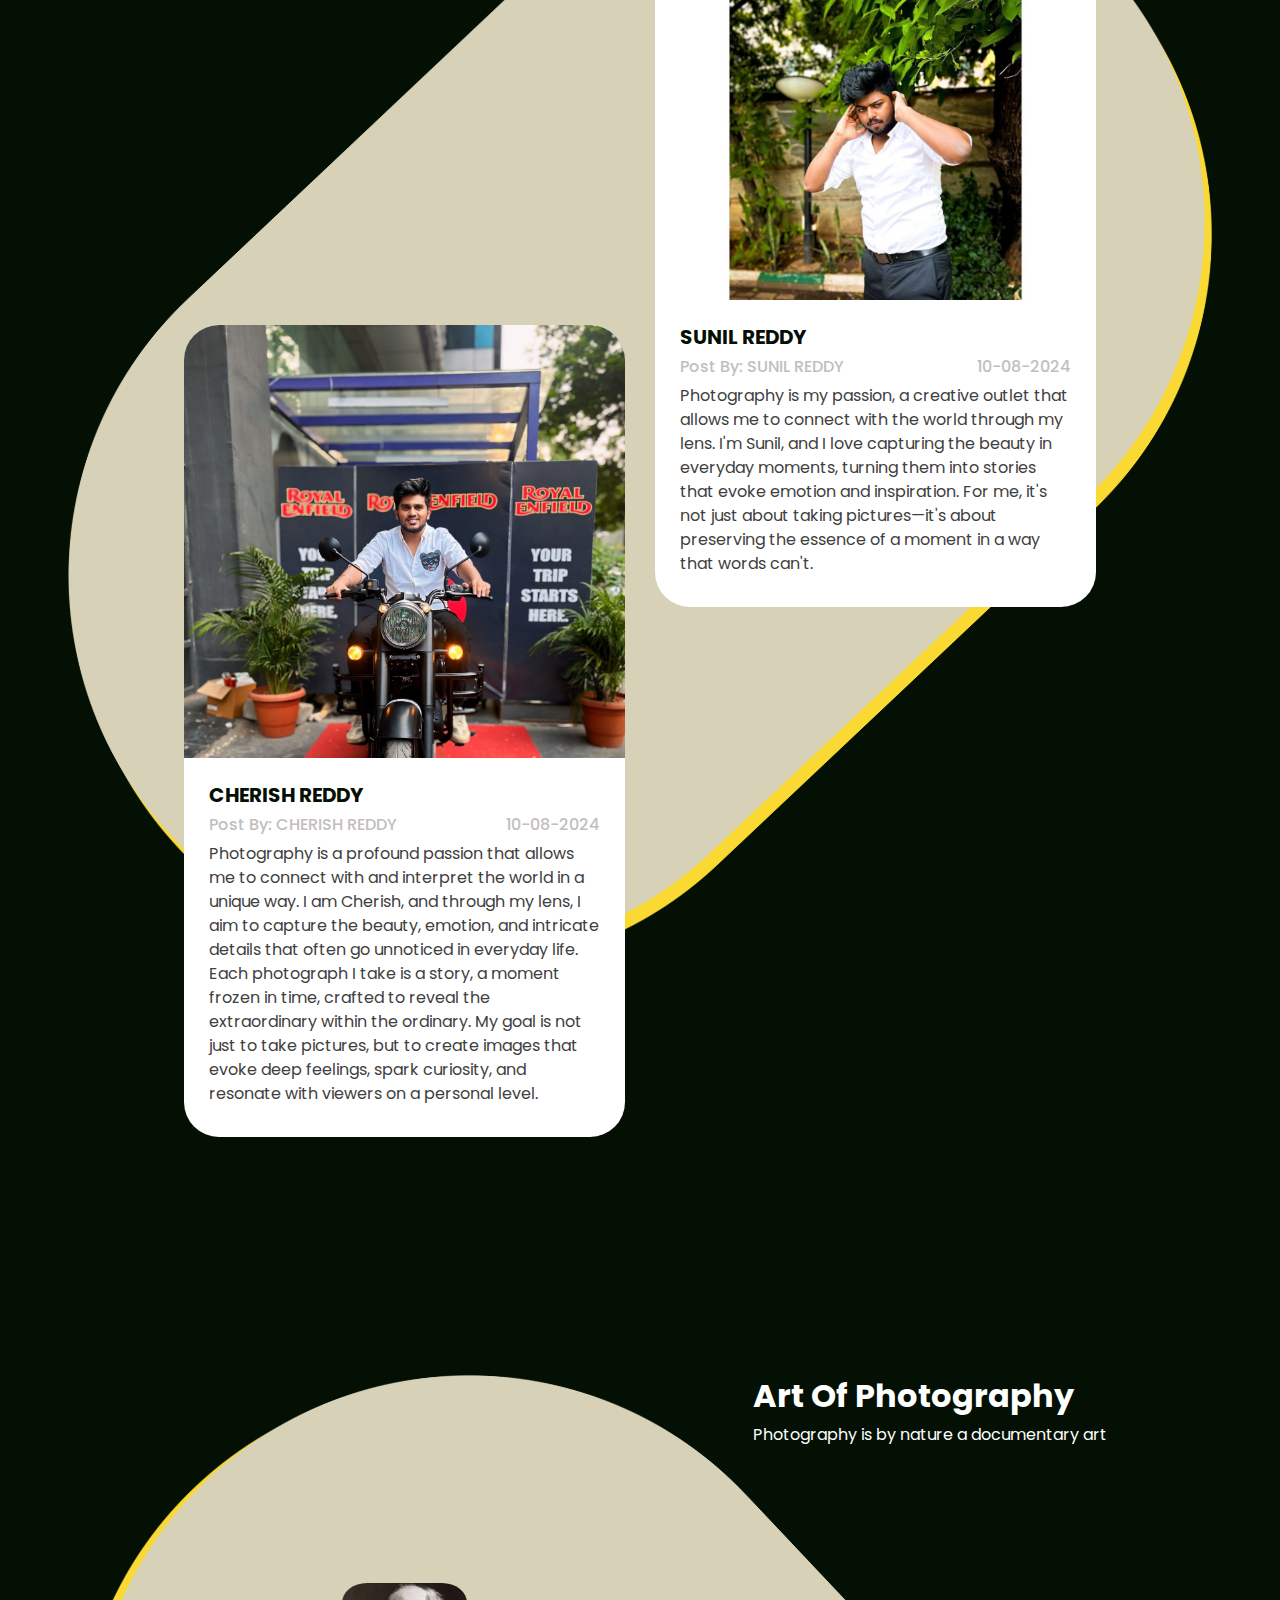
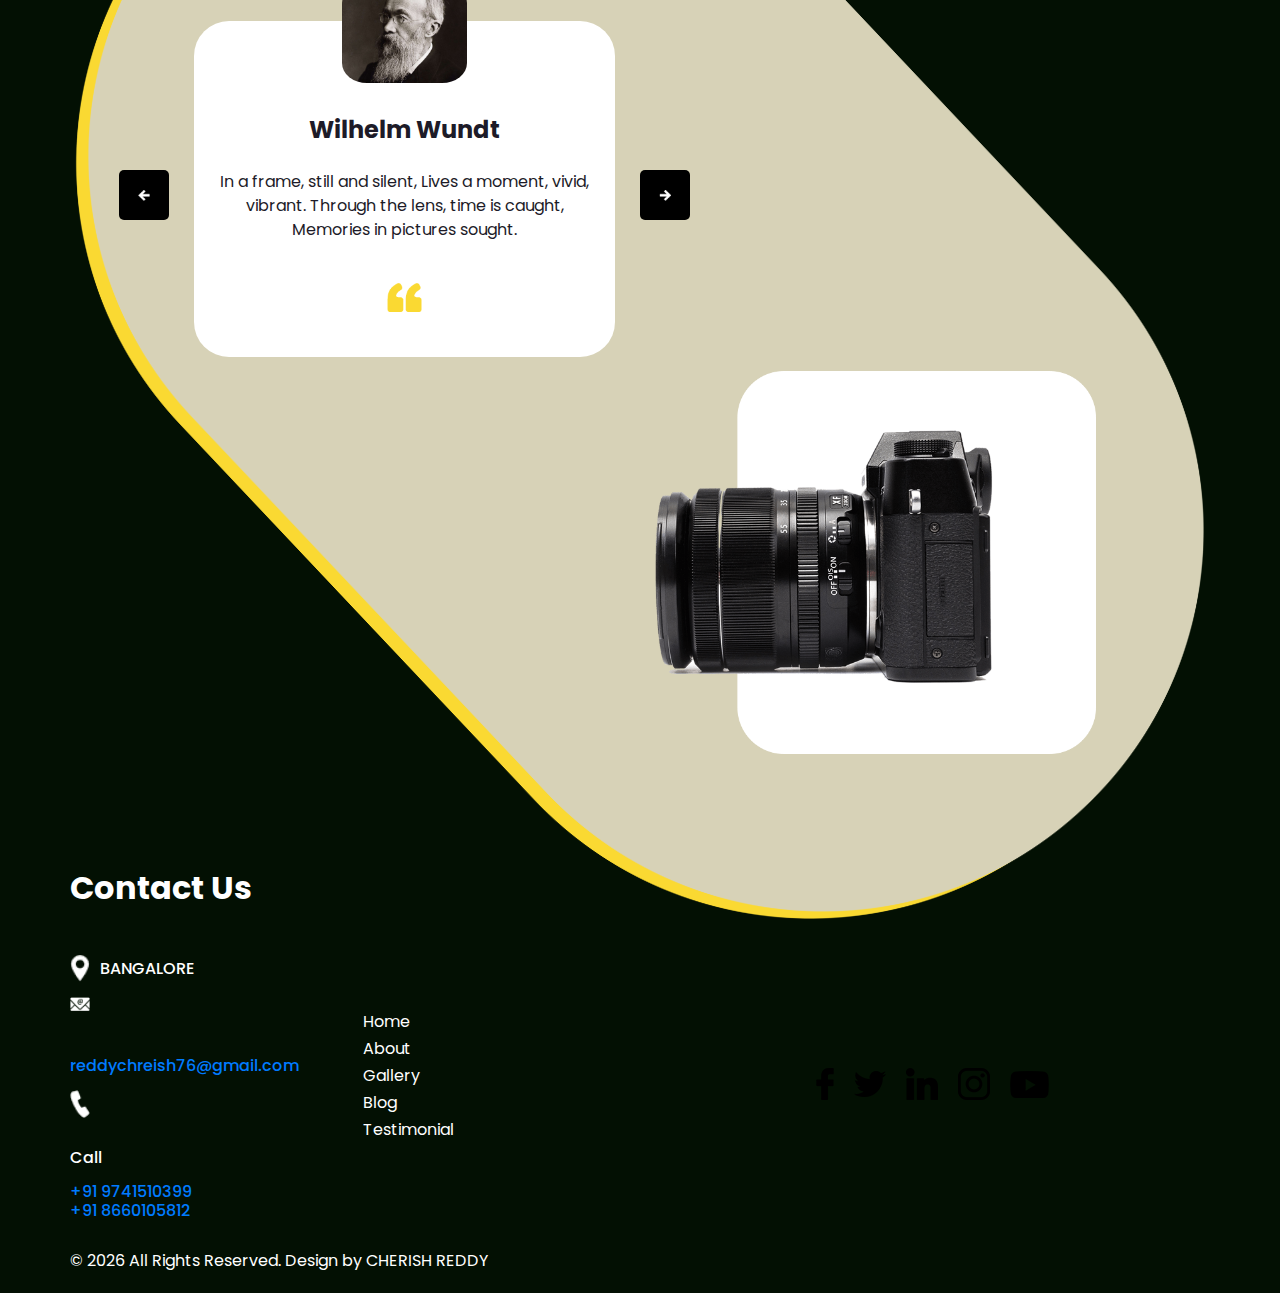
==== commit 2b95bbce: "Update index.html" ====
--- a/index.html
+++ b/index.html
@@ -57,7 +57,7 @@
               </span>
             </a>
             <div class="user_option">
-              <a href="#">
+              <a href="login.html">
                 login
               </a>
               <form class="form-inline ">
@@ -161,12 +161,8 @@
       </div>
     </div>
     <div class="img-box">
-      <div class="play_btn">
-        <a href="#">
-          <img src="images/play.png" alt="" />
-        </a>
-      </div>
-      <img src="images/about-img.png" class="about-img" alt="" />
+      <!-- <img src="images/about-img.png" class="about-img" alt="" /> -->
+      <div id="vidg"><video src="images/vid.MP4" autoplay controls></video></div>
     </div>
   </section>
 
@@ -182,8 +178,7 @@
               Our Gallery
             </h2>
             <p>
-              It is a long established fact that a reader will be distracted by the readable content of a page
-            </p>
+              Immerse yourself in art.            </p>
             <a href="gallery.html">
               See More
             </a>
@@ -218,6 +213,10 @@
               <img src="images/gallery-5.JPG" alt="" />
             </div>
           </div>
+          <div class="gallery_container">
+            <div class="gallery_bg">
+              <img src="images/gallery-bg.png" alt="" />
+            </div>
           <div class="box b4">
             <div class="img-box">
               <img src="images/gallery-6.JPG" alt="" />
@@ -230,6 +229,10 @@
                   <img src="images/gallery-7.JPG" alt="" />
                 </div>
               </div>
+              <div class="gallery_container">
+                <div class="gallery_bg">
+                  <img src="images/gallery-bg.png" alt="" />
+                </div>
               <div class="box b2">
                 <div class="img-box">
                   <img src="images/gallery-8.JPG" alt="" />
--- a/css/style.css
+++ b/css/style.css
@@ -533,7 +533,7 @@
   z-index: 2;
 }
 
-.about_section .img-box {
+.about_section #vidg .img-box {
   width: 90%;
   margin: auto;
   position: relative;
@@ -541,7 +541,7 @@
   margin-top: -125px;
 }
 
-.about_section .img-box .play_btn {
+.about_section .img-box #vidg .play_btn {
   background: #fad932;
   display: -webkit-box;
   display: -ms-flexbox;
@@ -563,7 +563,7 @@
           transform: translate(-50%, -50%);
 }
 
-.about_section .img-box .play_btn button {
+.about_section .img-box #vidg .play_btn button {
   -webkit-box-shadow: none;
           box-shadow: none;
   background-color: transparent;
@@ -572,7 +572,7 @@
   z-index: 5;
 }
 
-.about_section .img-box .play_btn a {
+.about_section .img-box #vidg .play_btn a {
   background: #fad932;
   display: -webkit-box;
   display: -ms-flexbox;
@@ -590,12 +590,12 @@
   z-index: 5;
 }
 
-.about_section .img-box .play_btn img {
+.about_section .img-box #vidg .play_btn img {
   width: 20px;
   margin-left: 3px;
 }
 
-.about_section .img-box .play_btn::before {
+.about_section .img-box #vidg .play_btn::before {
   content: "";
   width: 100%;
   height: 100%;
@@ -609,7 +609,7 @@
           transform: translate(-50%, -50%);
 }
 
-.about_section .img-box .play_btn::before {
+.about_section .img-box #vidg .play_btn::before {
   z-index: 2;
   -webkit-animation: before-animation 1500ms infinite;
           animation: before-animation 1500ms infinite;
@@ -641,7 +641,7 @@
   }
 }
 
-.about_section .img-box .about-img {
+.about_section .img-box #vidg .about-img #vidg {
   width: 100%;
   -webkit-transform: rotate(-25deg);
           transform: rotate(-25deg);
@@ -1086,4 +1086,22 @@
   color: #fff;
   opacity: 1;
 }
-/*# sourceMappingURL=style.css.map */+#vidg {
+  display: flex;
+  justify-content: center;
+  align-items: center;
+  width: 90%;
+}
+
+video {
+  width: 90%;
+  height: 90%;
+  object-fit: cover;
+}
+.about_section {
+  display: flex;   
+
+  align-items: center;
+  justify-content: center;
+}
+/*# sourceMappingURL=style.css.map */
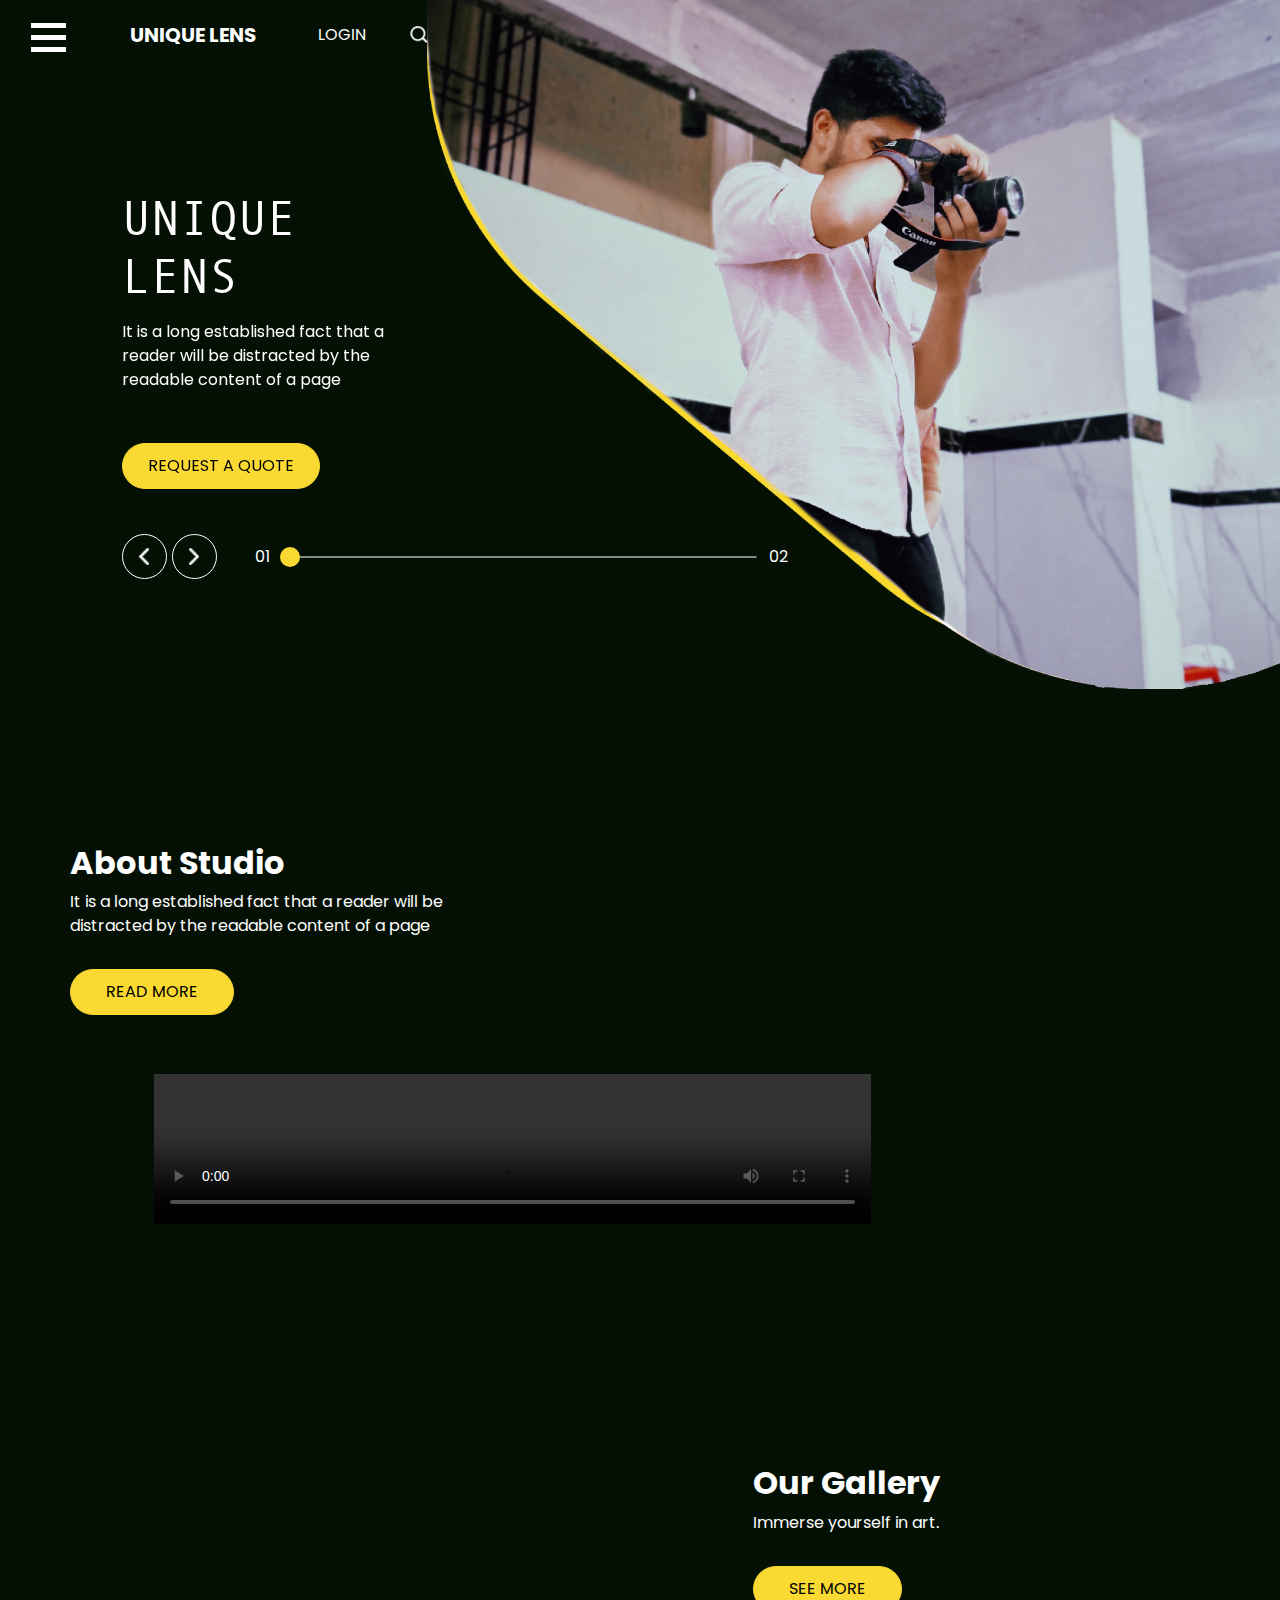
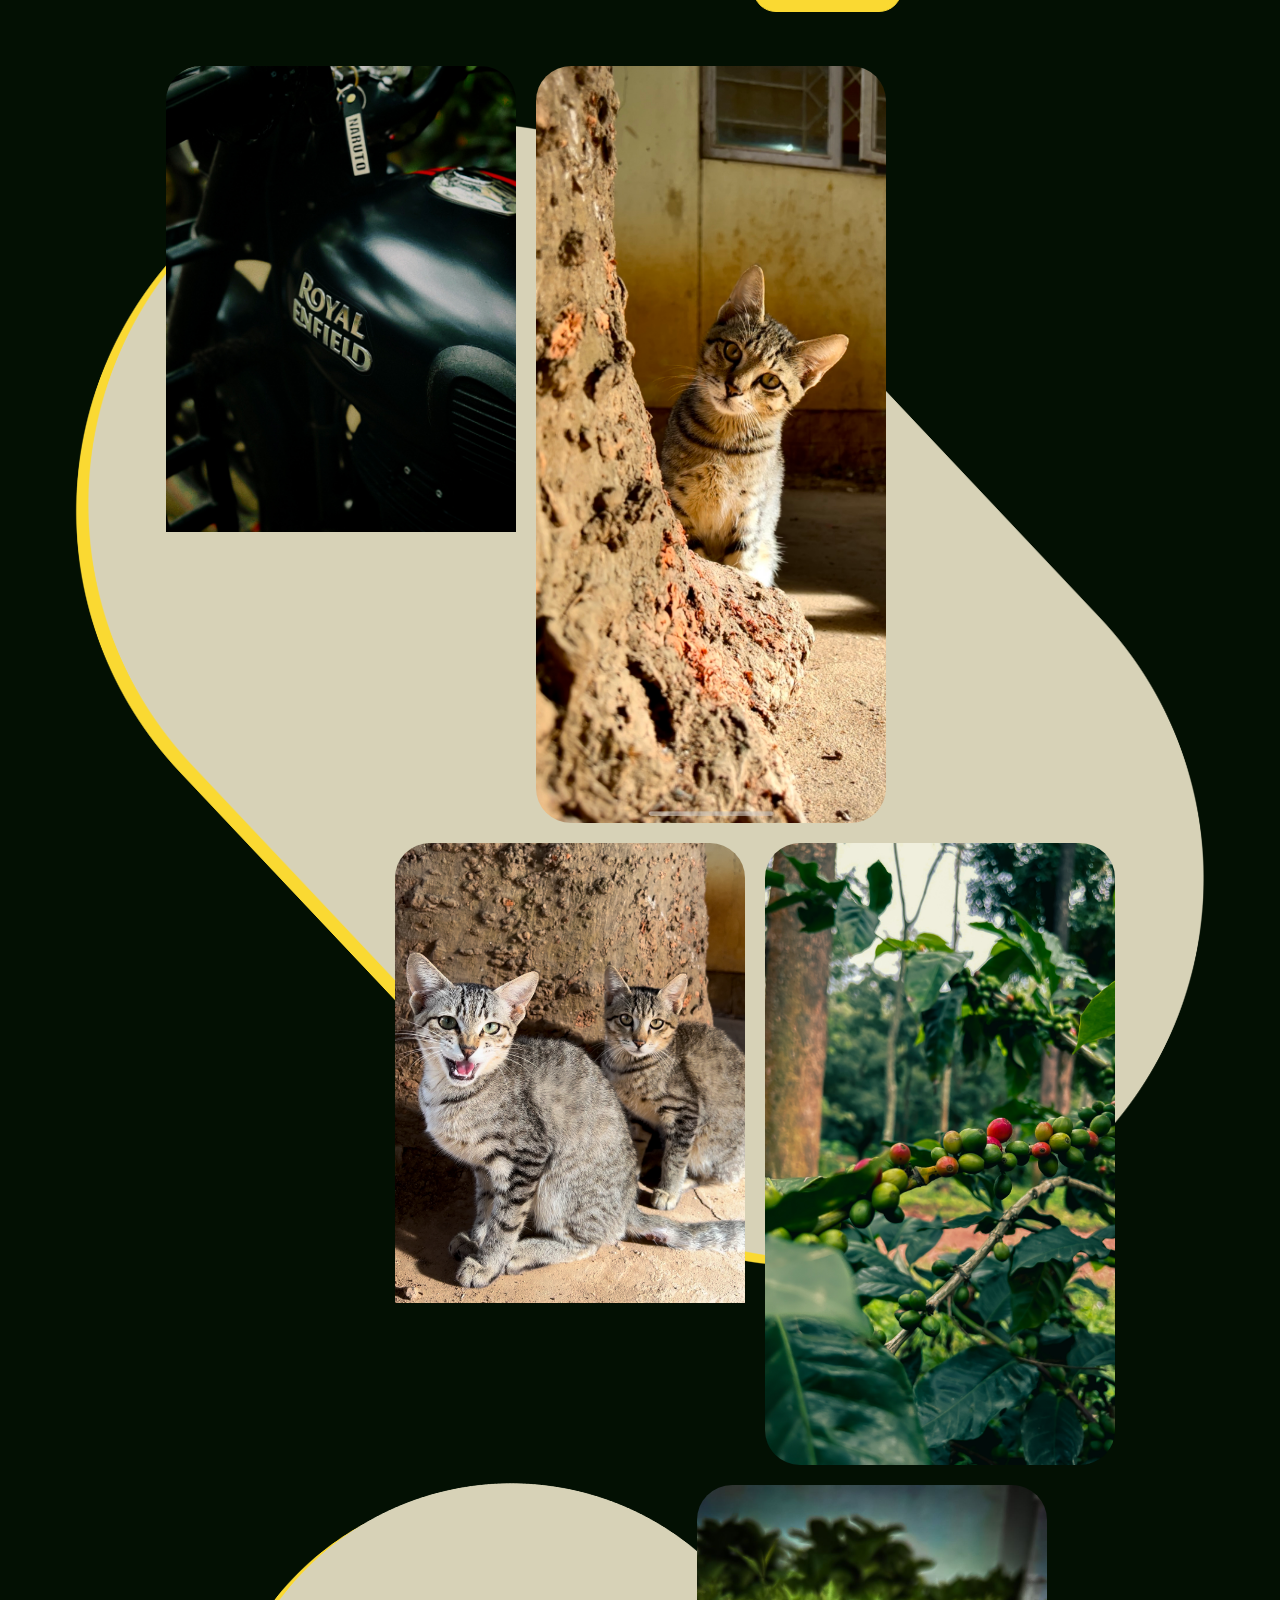
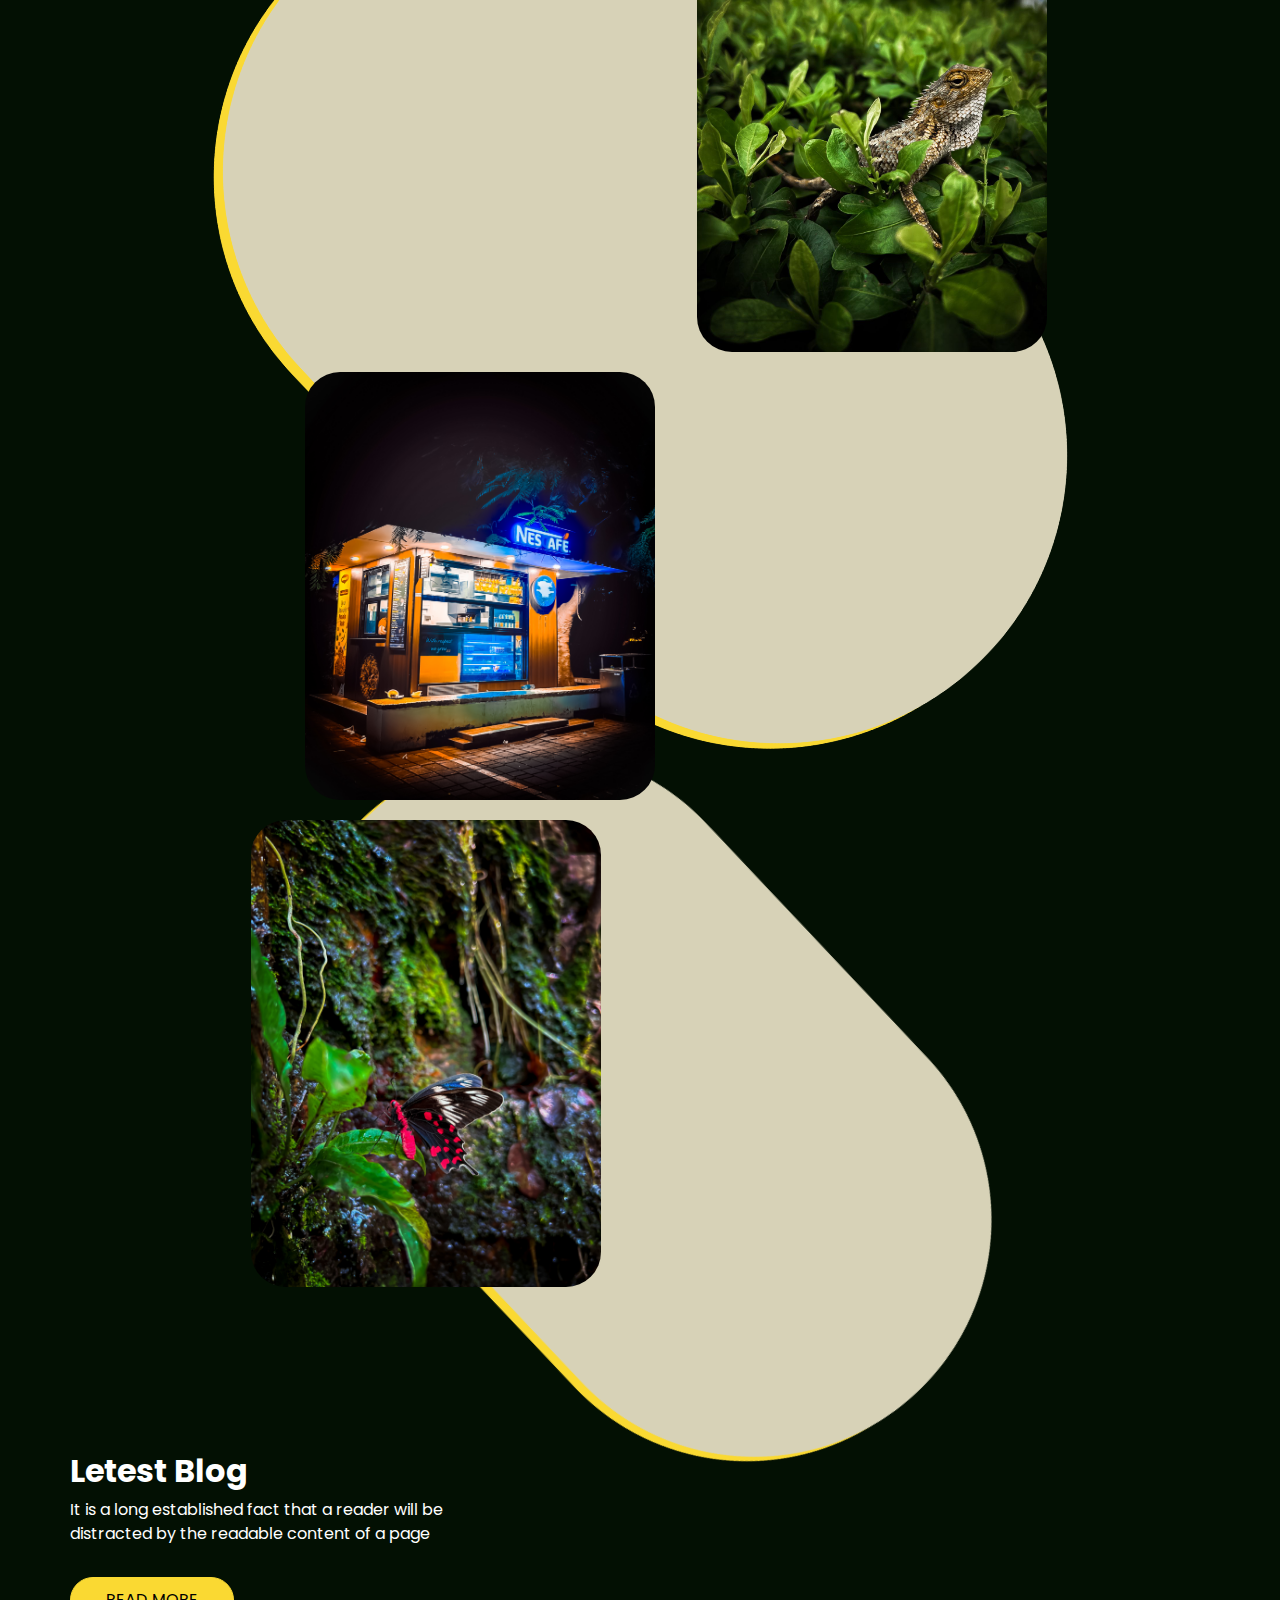
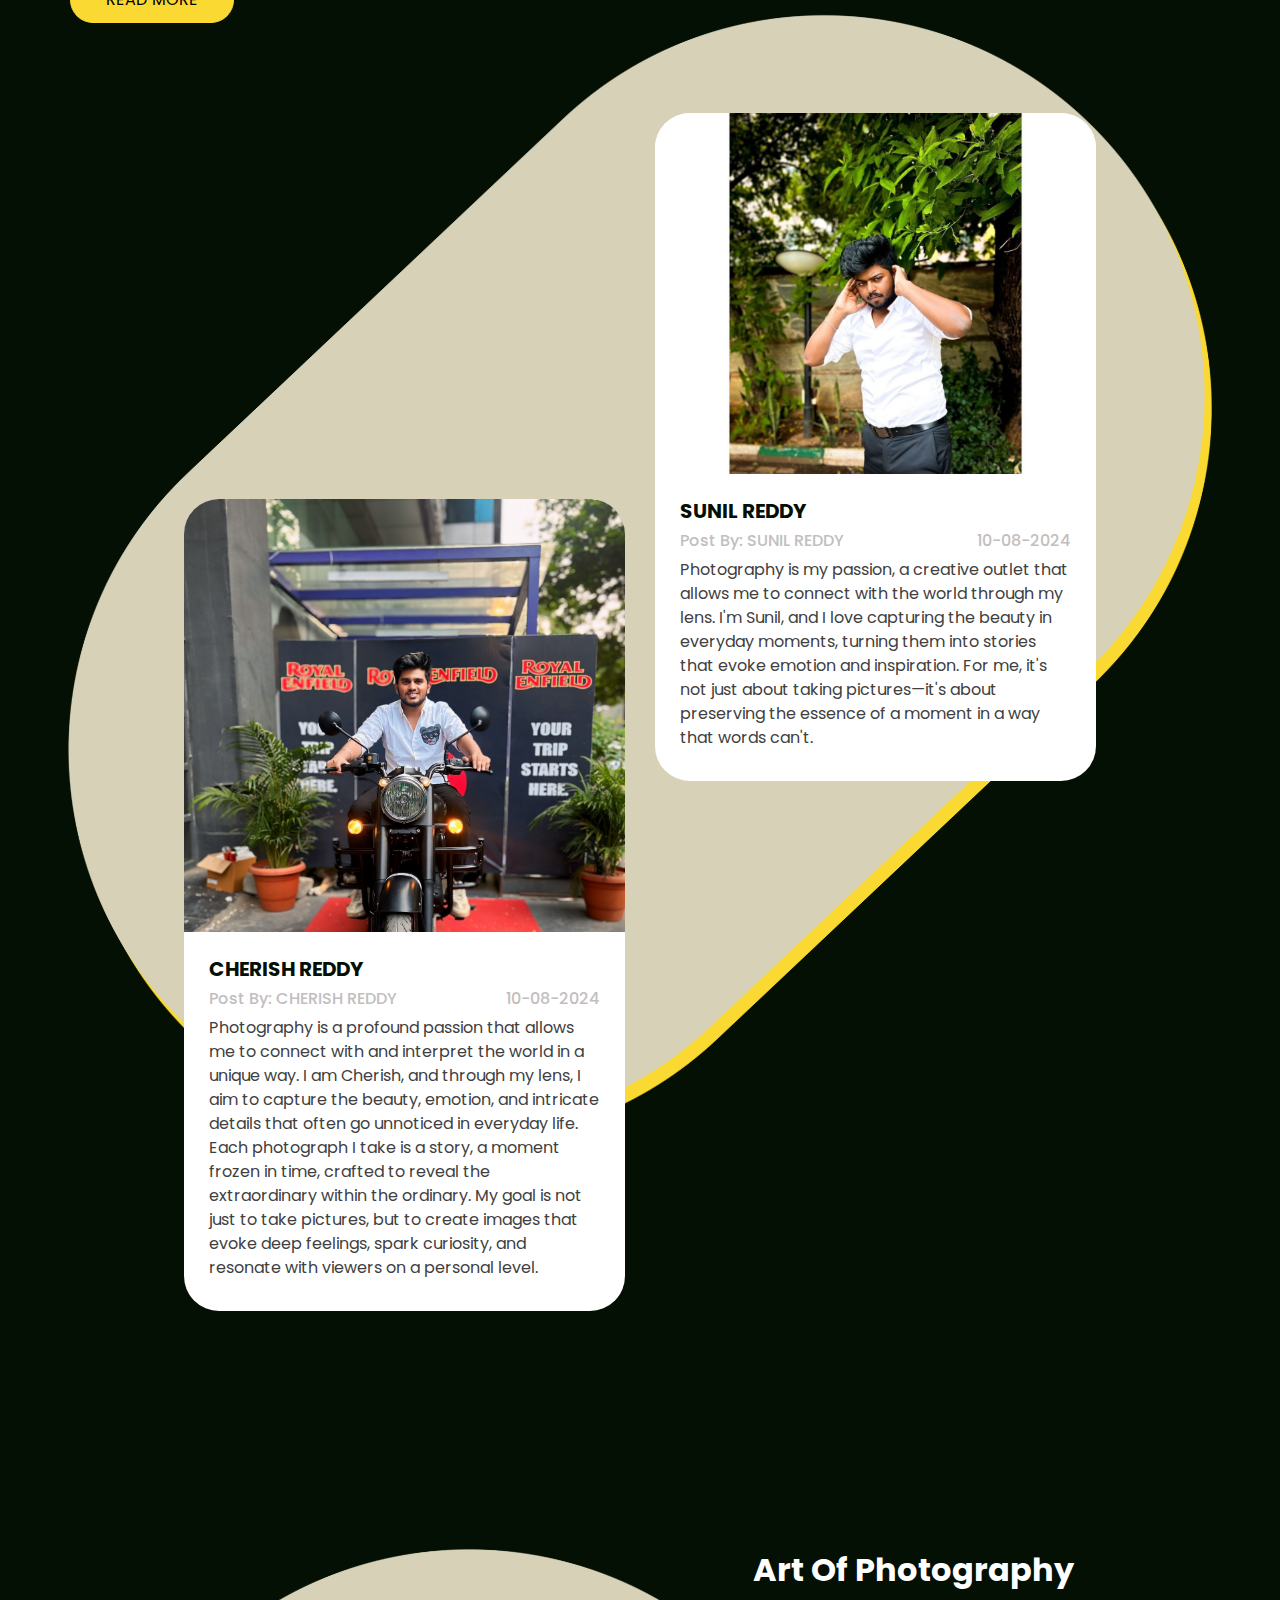
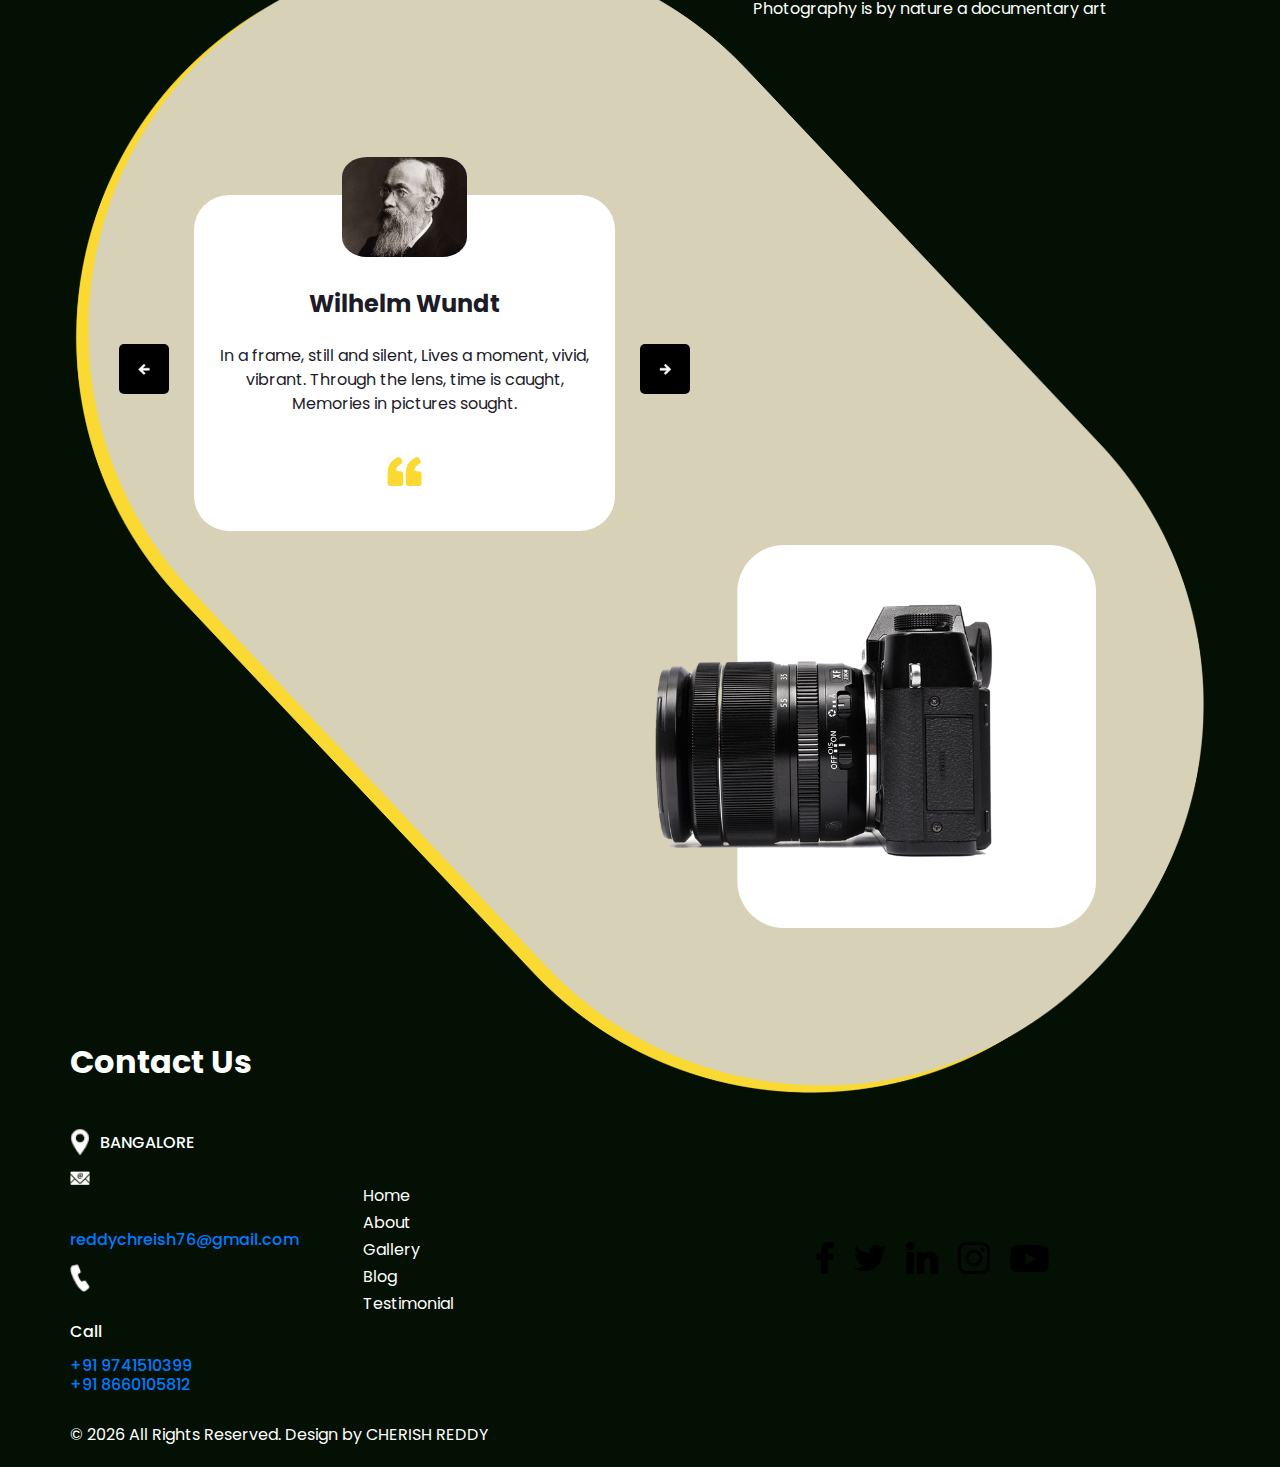
==== commit 0c8701d2: "Update index.html" ====
--- a/index.html
+++ b/index.html
@@ -162,7 +162,14 @@
     </div>
     <div class="img-box">
       <!-- <img src="images/about-img.png" class="about-img" alt="" /> -->
-      <div id="vidg"><video src="images/vid.MP4" autoplay controls></video></div>
+       <br>
+       <div id="vidg">
+        <video controls>
+          <source src="images/vid.MP4" type="video/mp4">
+          Your browser does not support the video tag.
+        </video>
+      </div>
+      
     </div>
   </section>
 
--- a/css/style.css
+++ b/css/style.css
@@ -1090,18 +1090,14 @@
   display: flex;
   justify-content: center;
   align-items: center;
-  width: 90%;
+  width: 80%;
+  position: relative;
 }
 
 video {
-  width: 90%;
-  height: 90%;
-  object-fit: cover;
-}
-.about_section {
-  display: flex;   
-
-  align-items: center;
-  justify-content: center;
-}
+  width: 70%;
+  height: 70%;
+  object-fit: fill;
+}
+
 /*# sourceMappingURL=style.css.map */
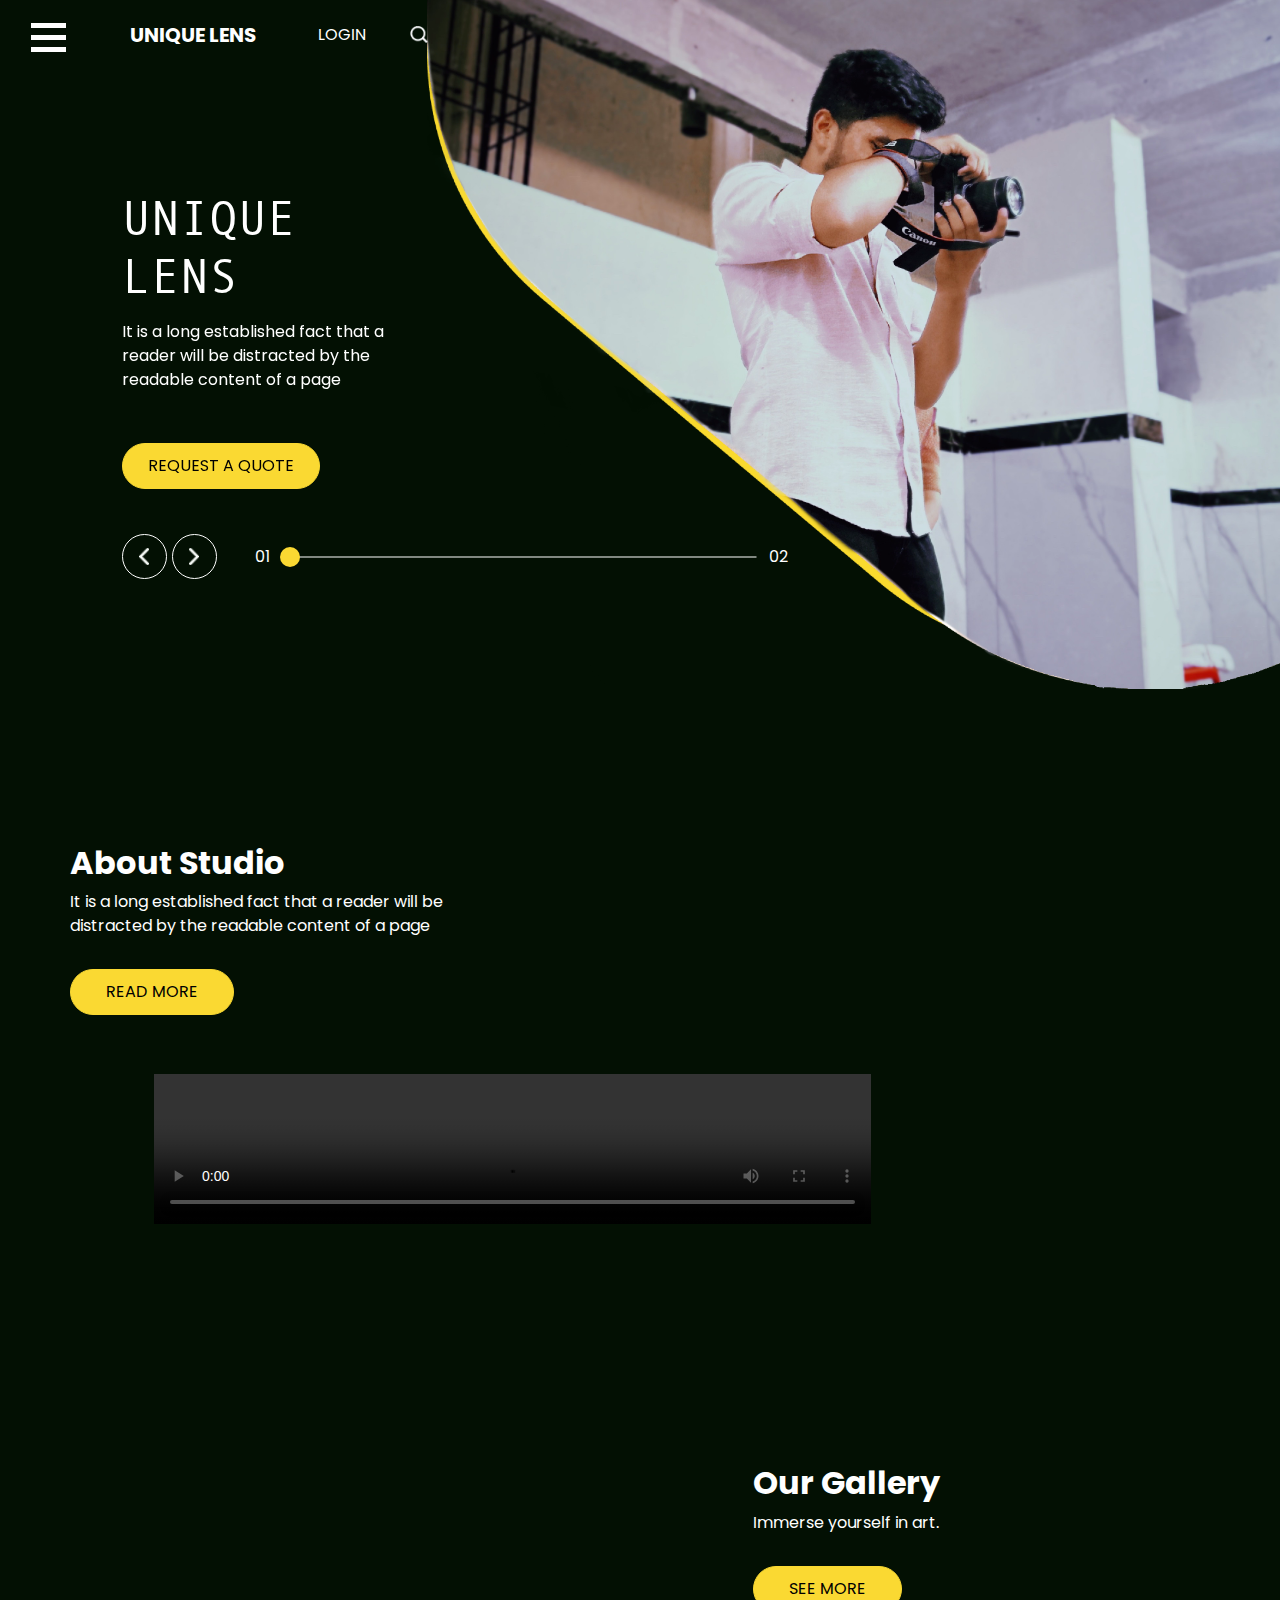
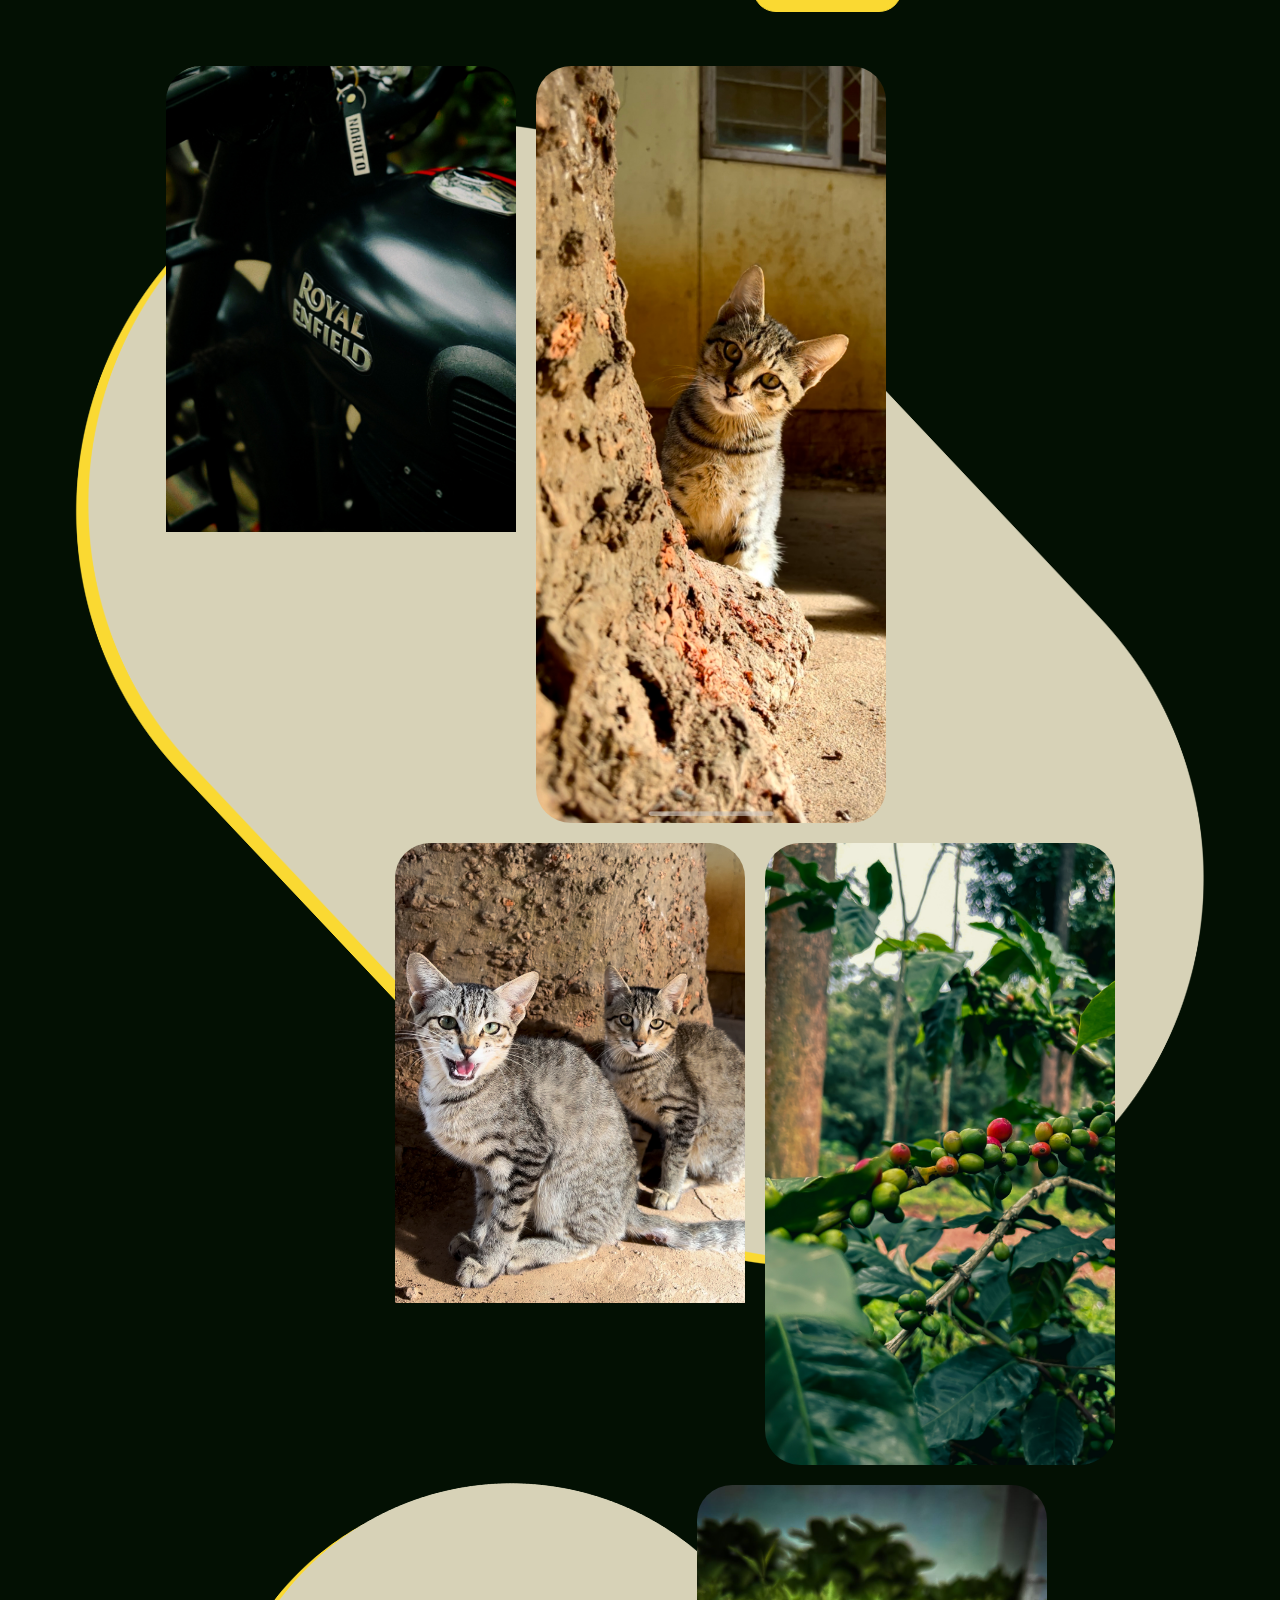
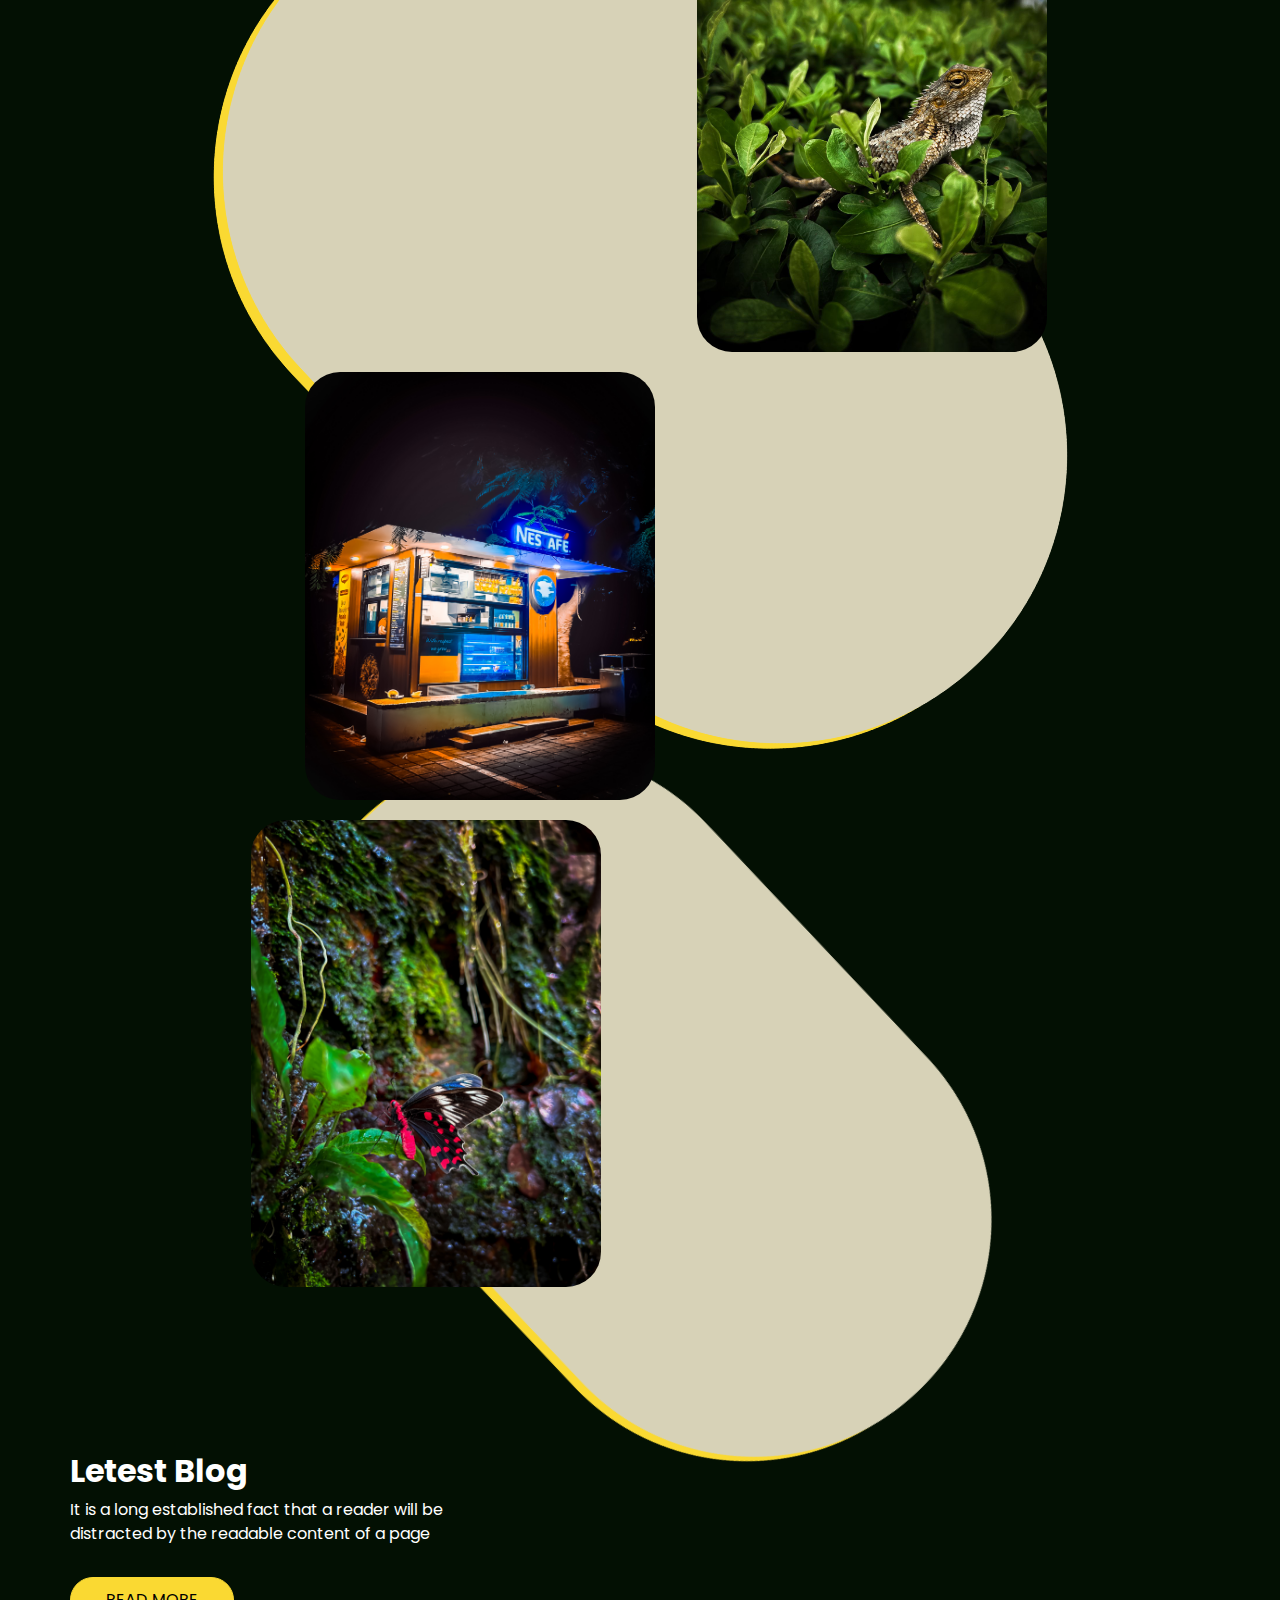
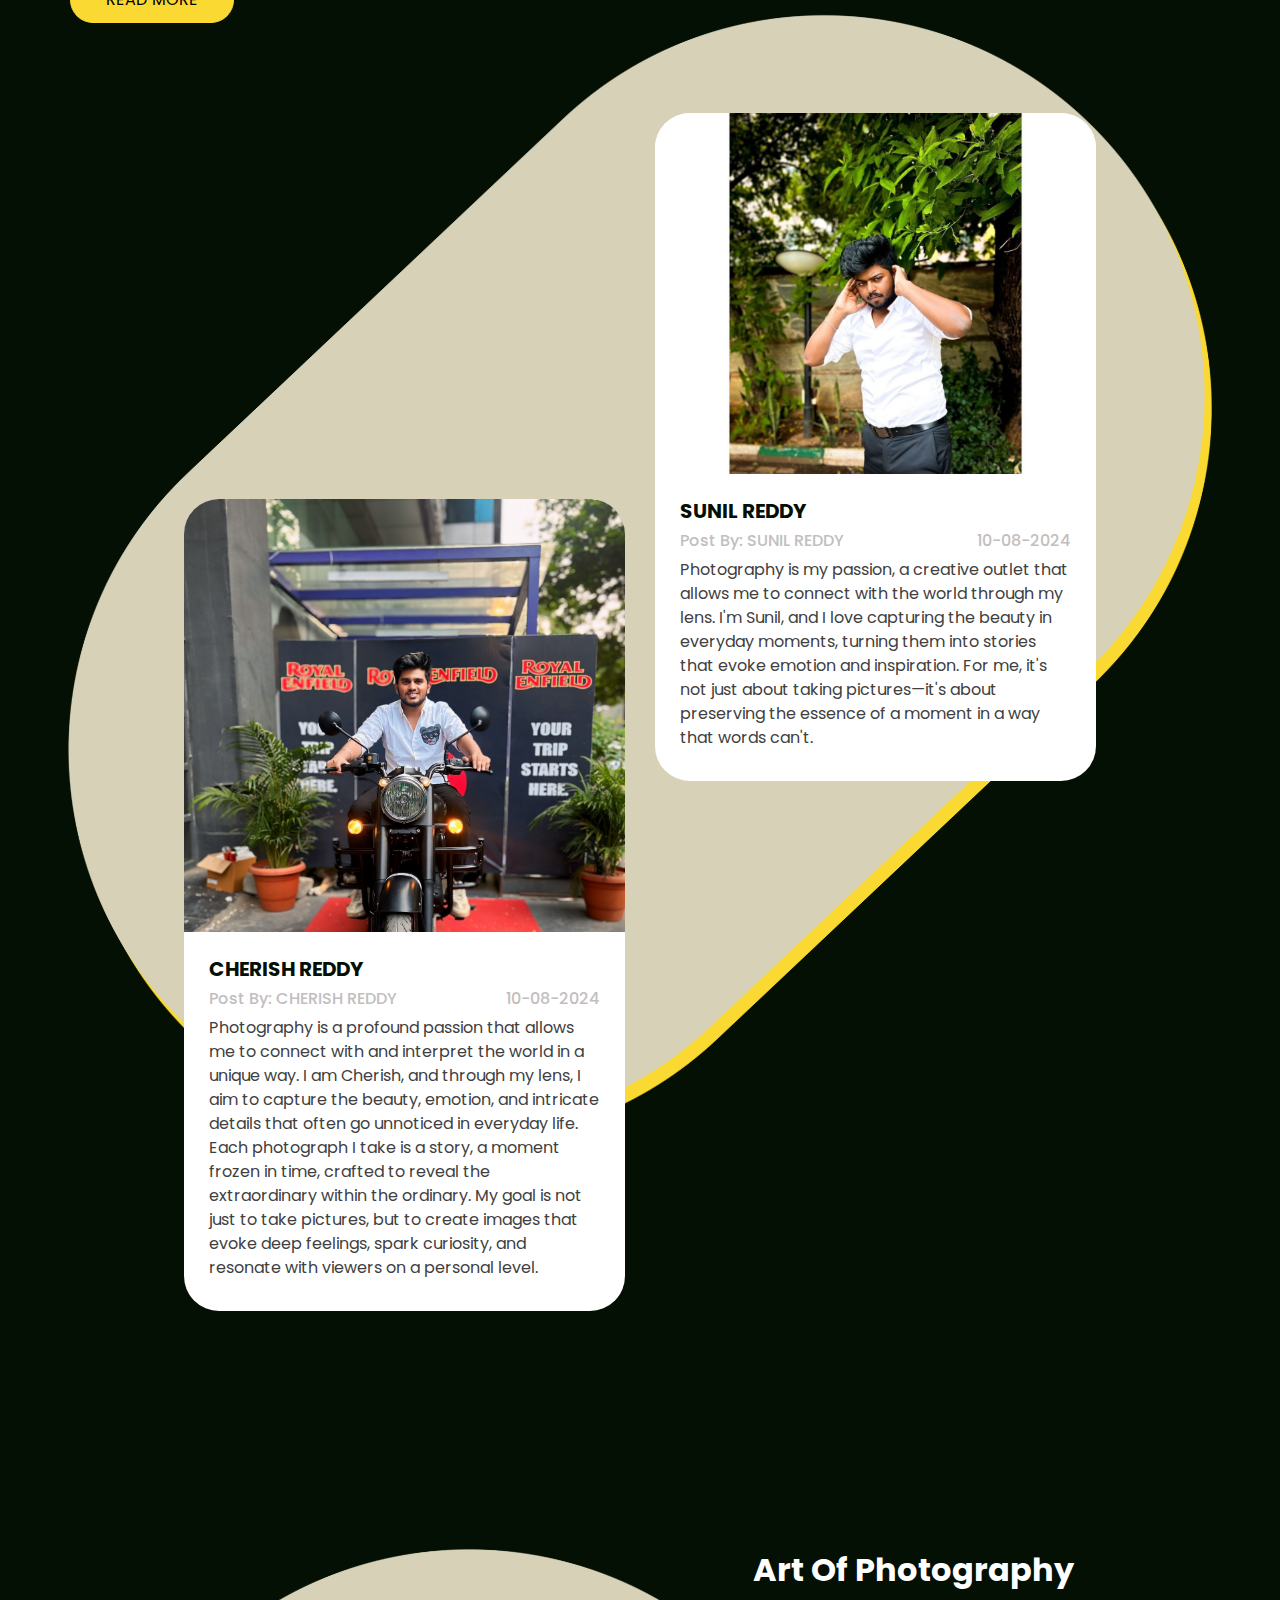
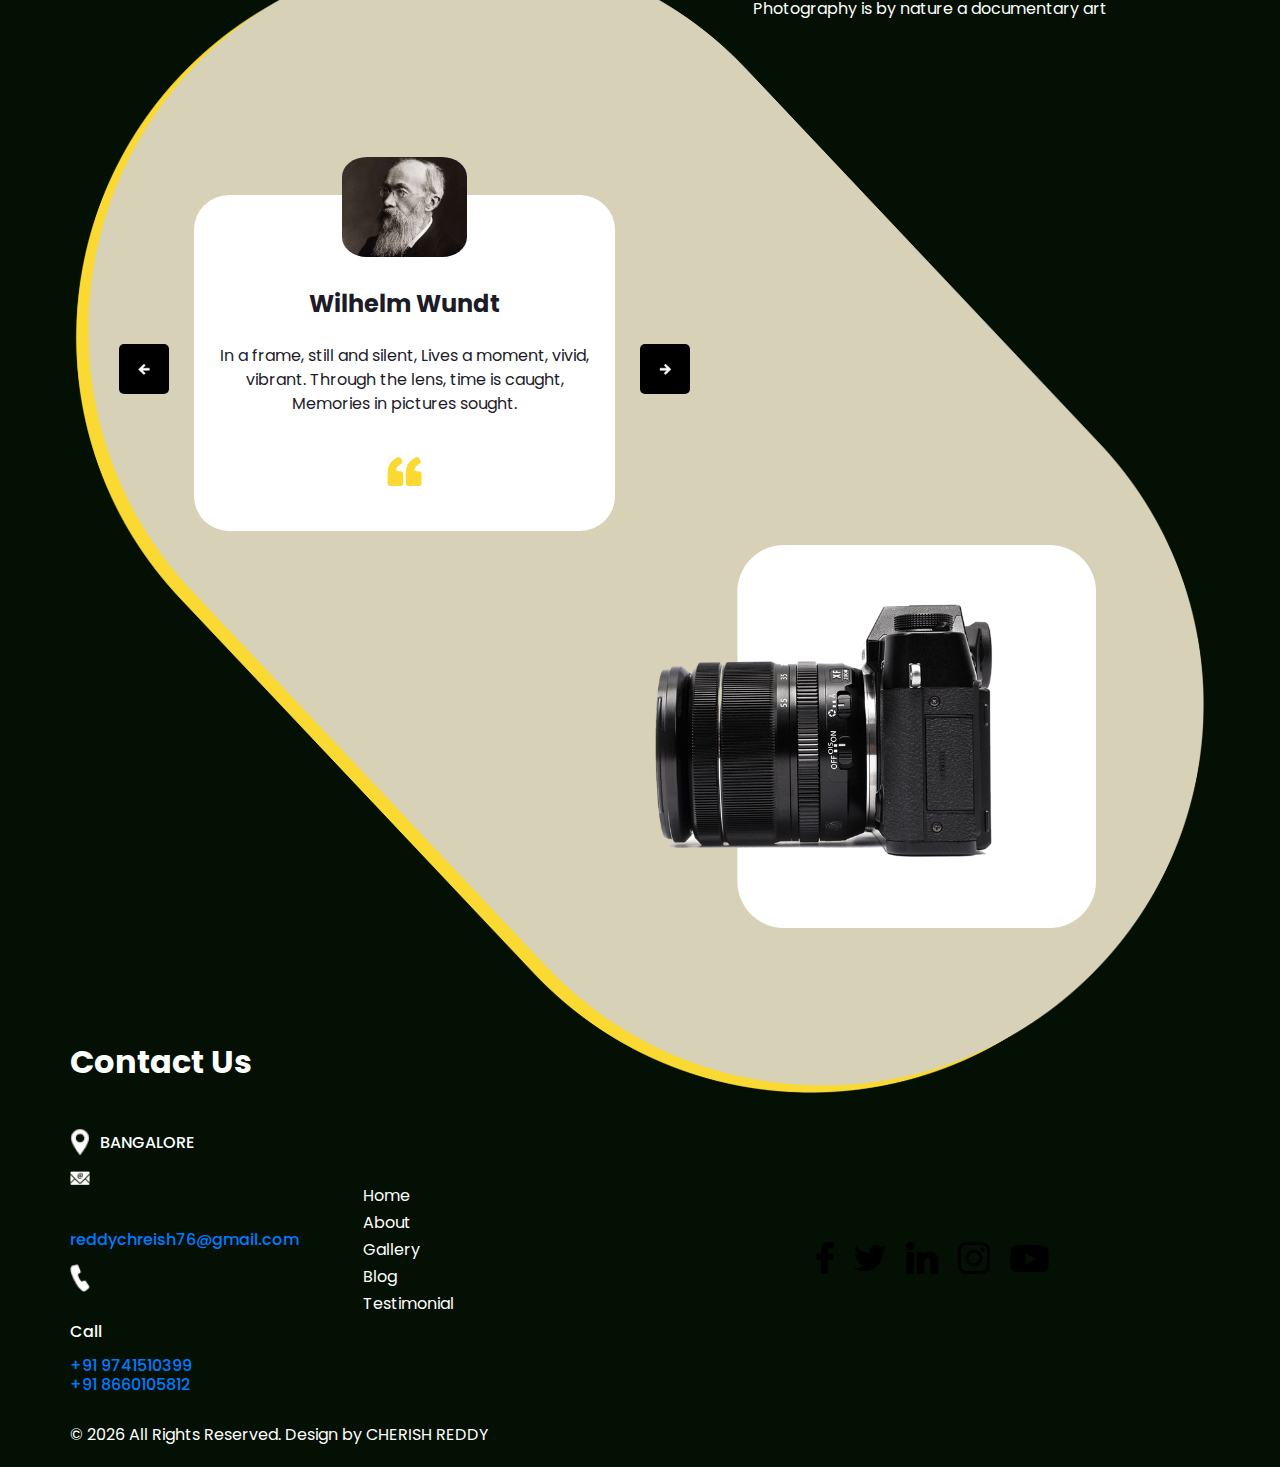
==== commit 0948c0ab: "Update index.html" ====
--- a/index.html
+++ b/index.html
@@ -166,7 +166,6 @@
        <div id="vidg">
         <video controls>
           <source src="images/vid.MP4" type="video/mp4">
-          Your browser does not support the video tag.
         </video>
       </div>
       
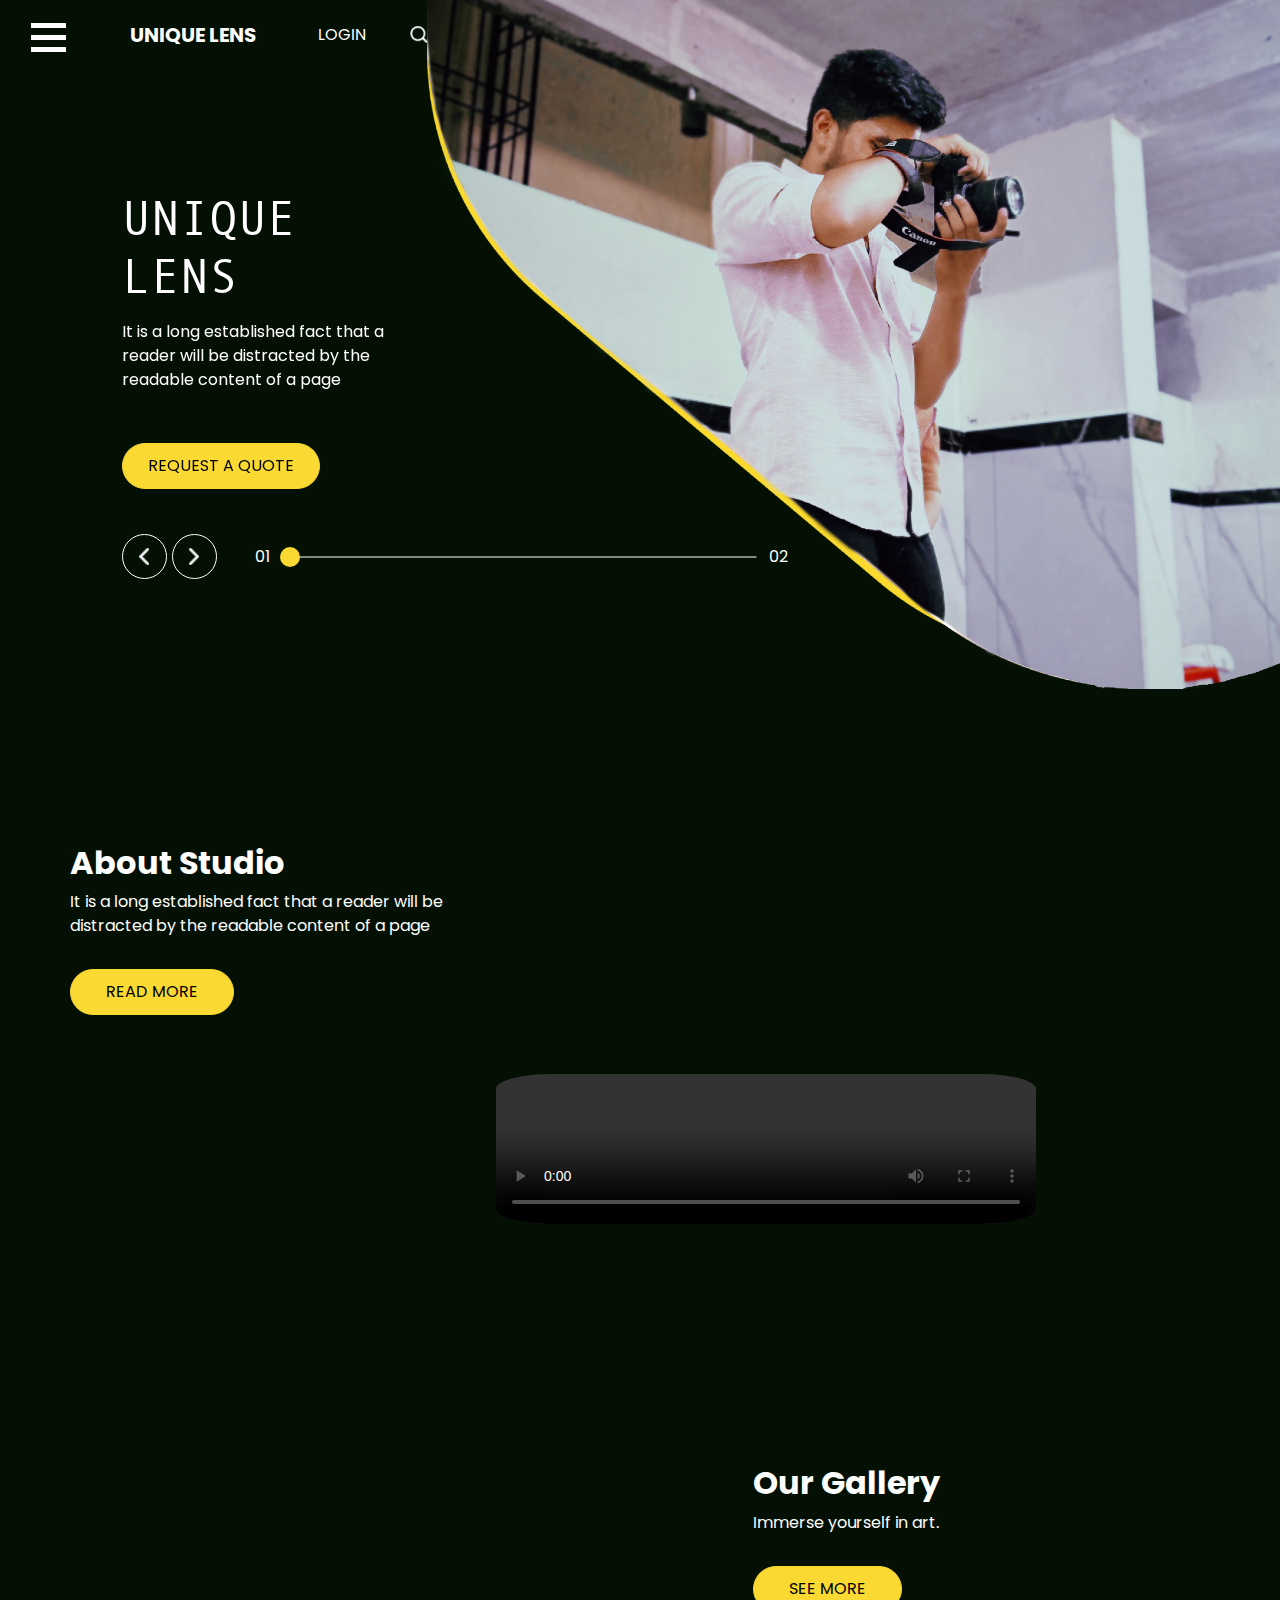
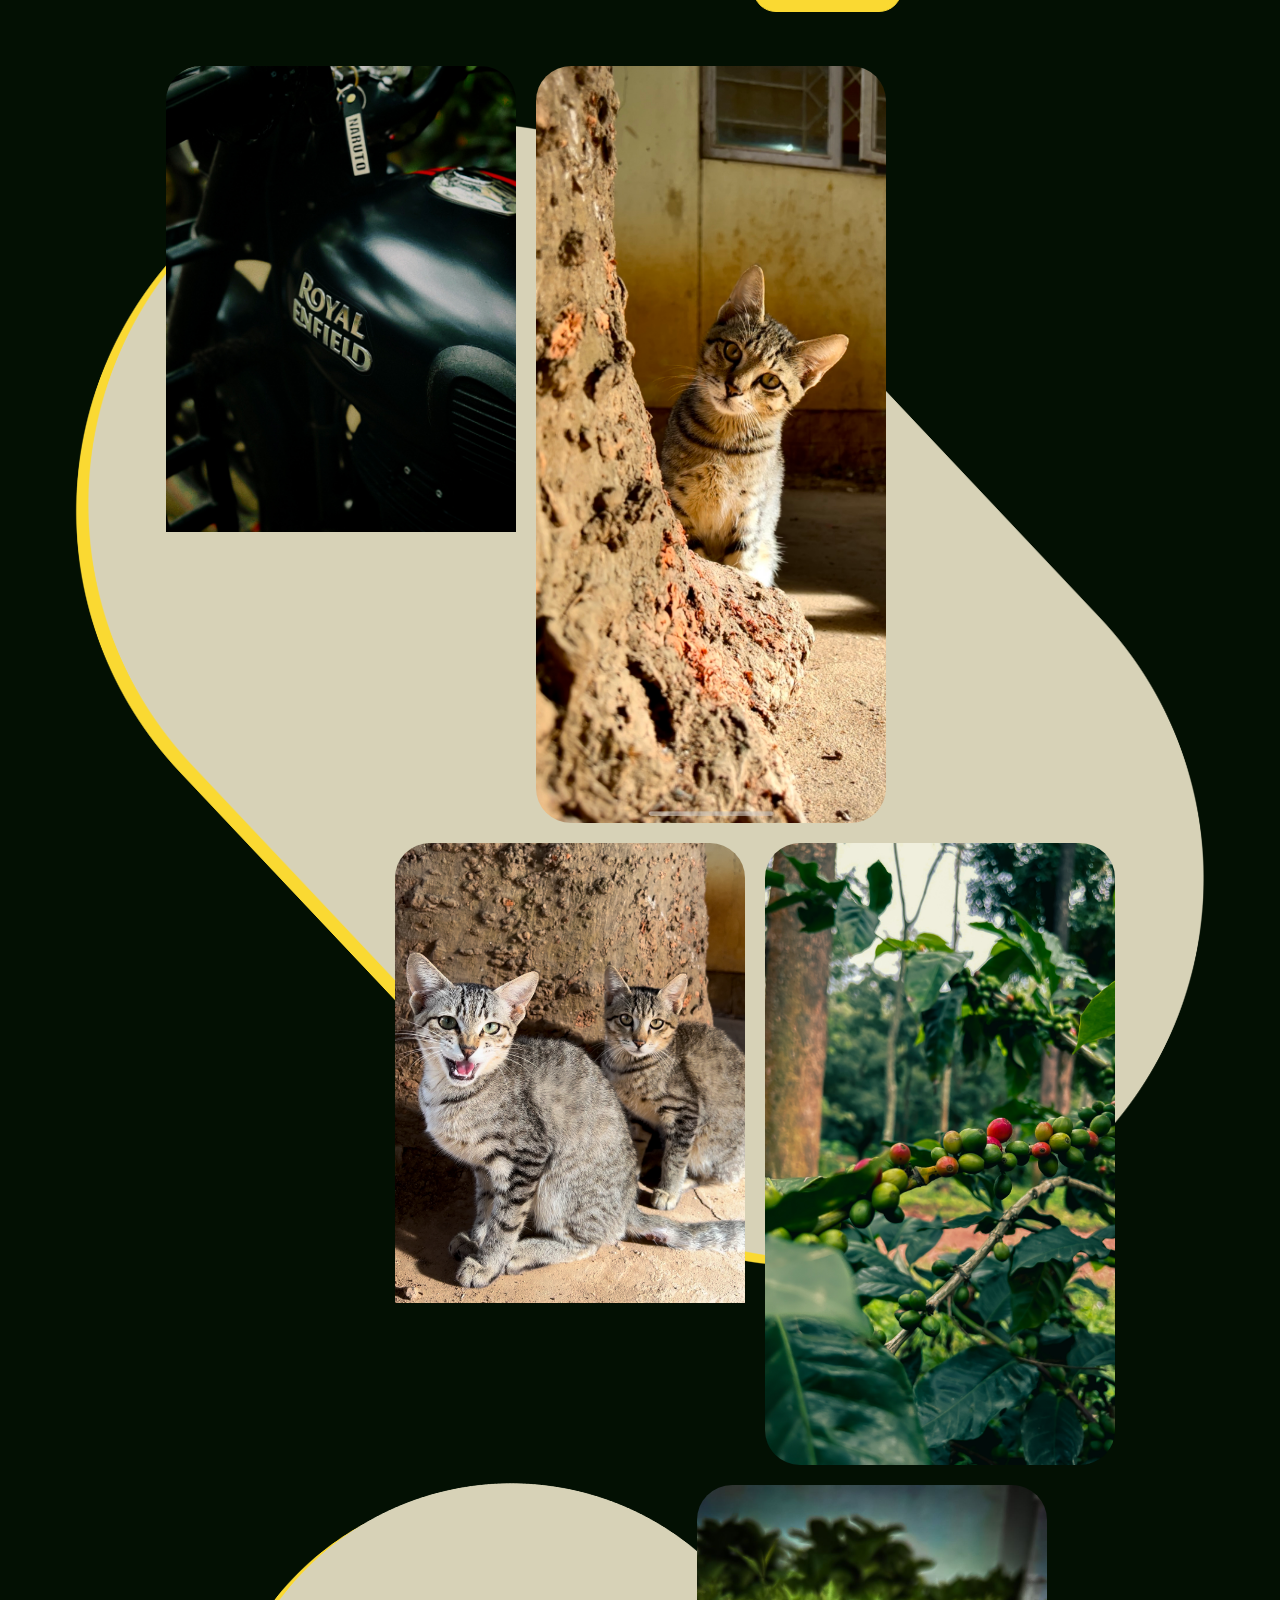
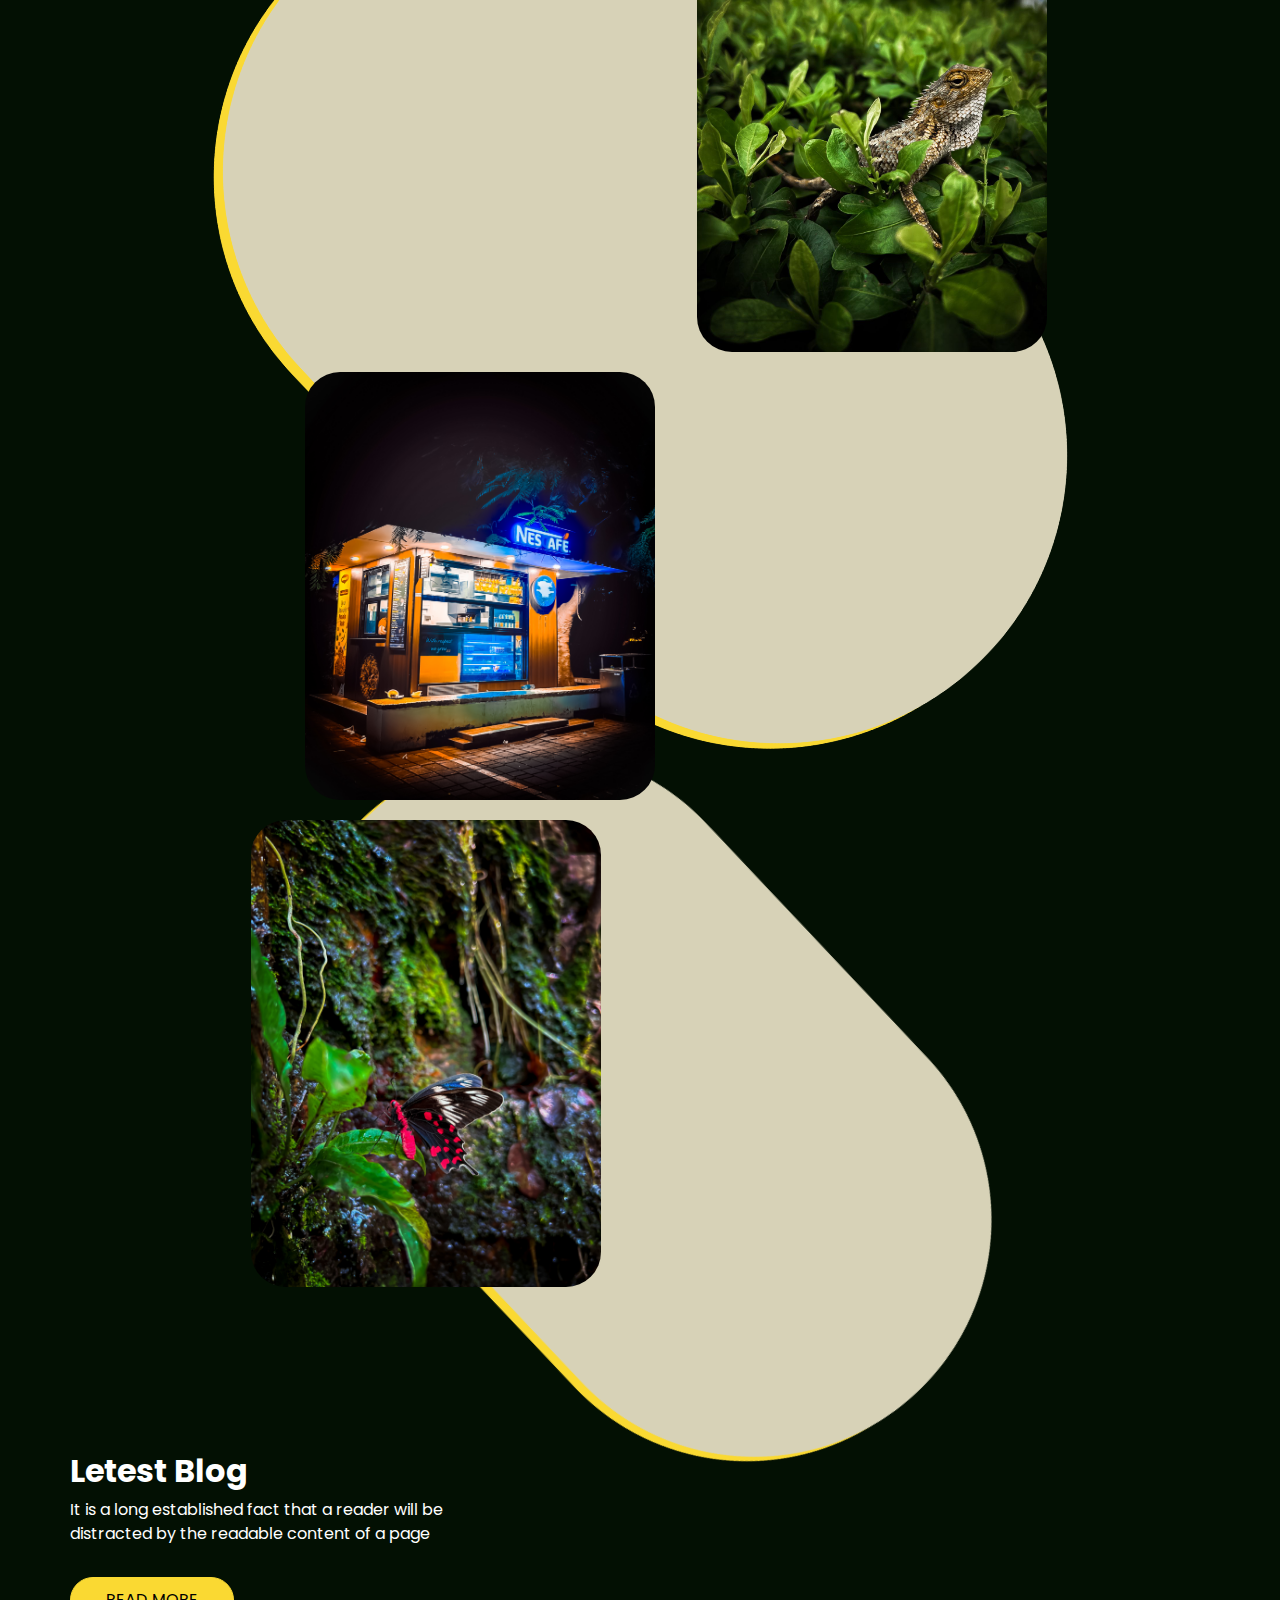
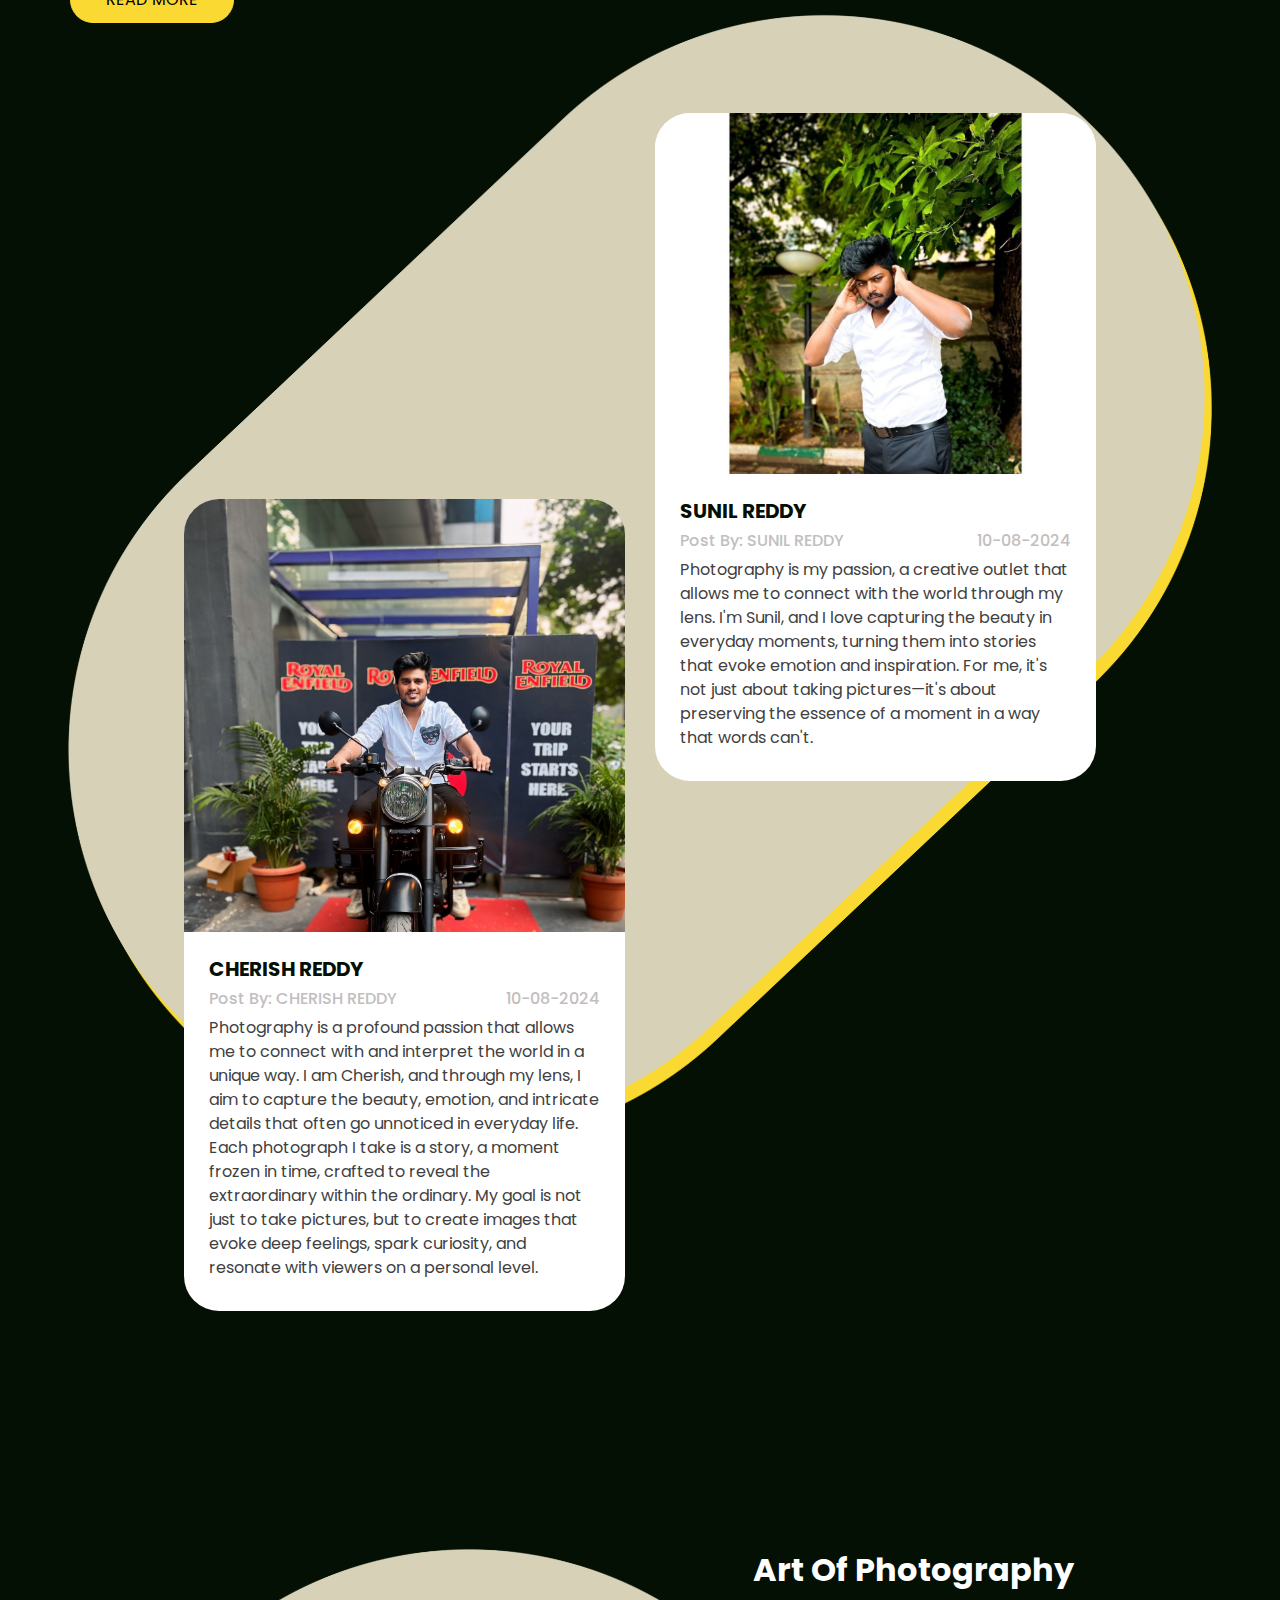
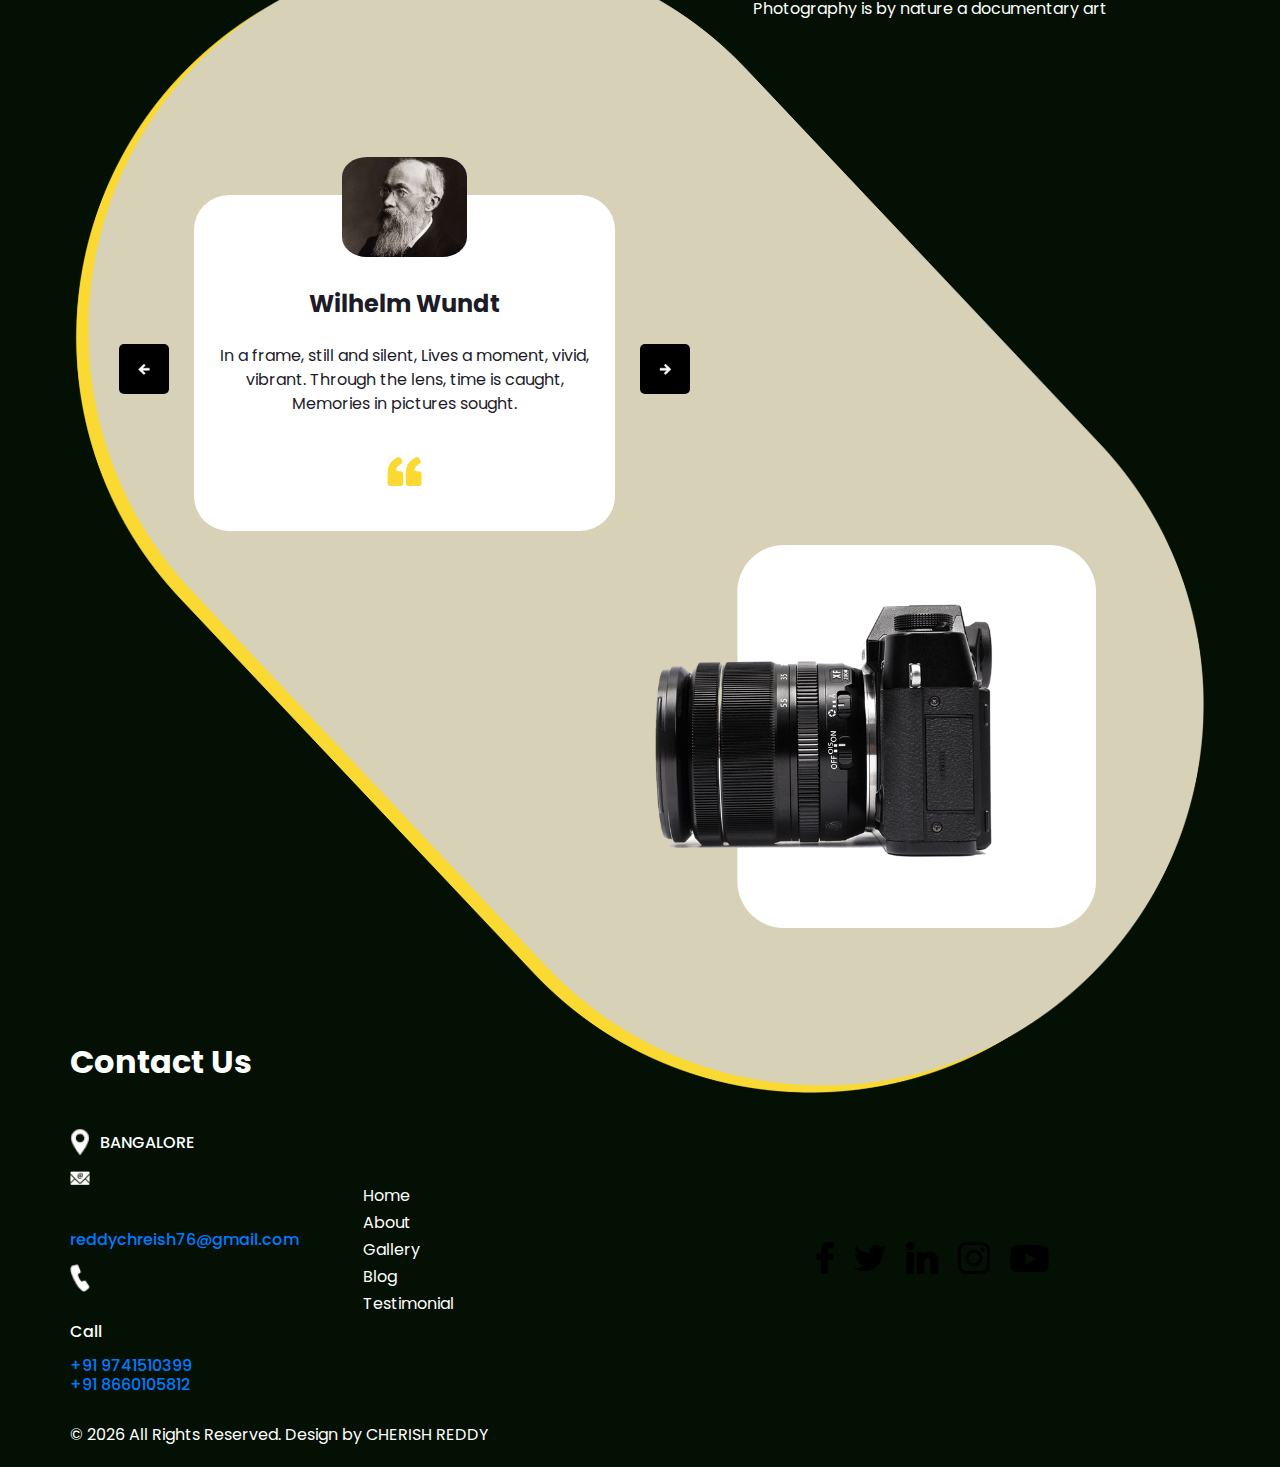
==== commit 1e8afb80: "Update index.html" ====
--- a/index.html
+++ b/index.html
@@ -165,7 +165,7 @@
        <br>
        <div id="vidg">
         <video controls>
-          <source src="images/vid.MP4" type="video/mp4">
+          <source src="images/vid.mp4" type="video/mp4">
         </video>
       </div>
       
--- a/css/style.css
+++ b/css/style.css
@@ -1090,14 +1090,17 @@
   display: flex;
   justify-content: center;
   align-items: center;
-  width: 80%;
-  position: relative;
+  width: 90%;
+  position: static;
+  border-radius: 20%;
+  padding-left: 380px;
 }
 
 video {
   width: 70%;
   height: 70%;
   object-fit: fill;
+  border-radius: 10%;
 }
 
 /*# sourceMappingURL=style.css.map */
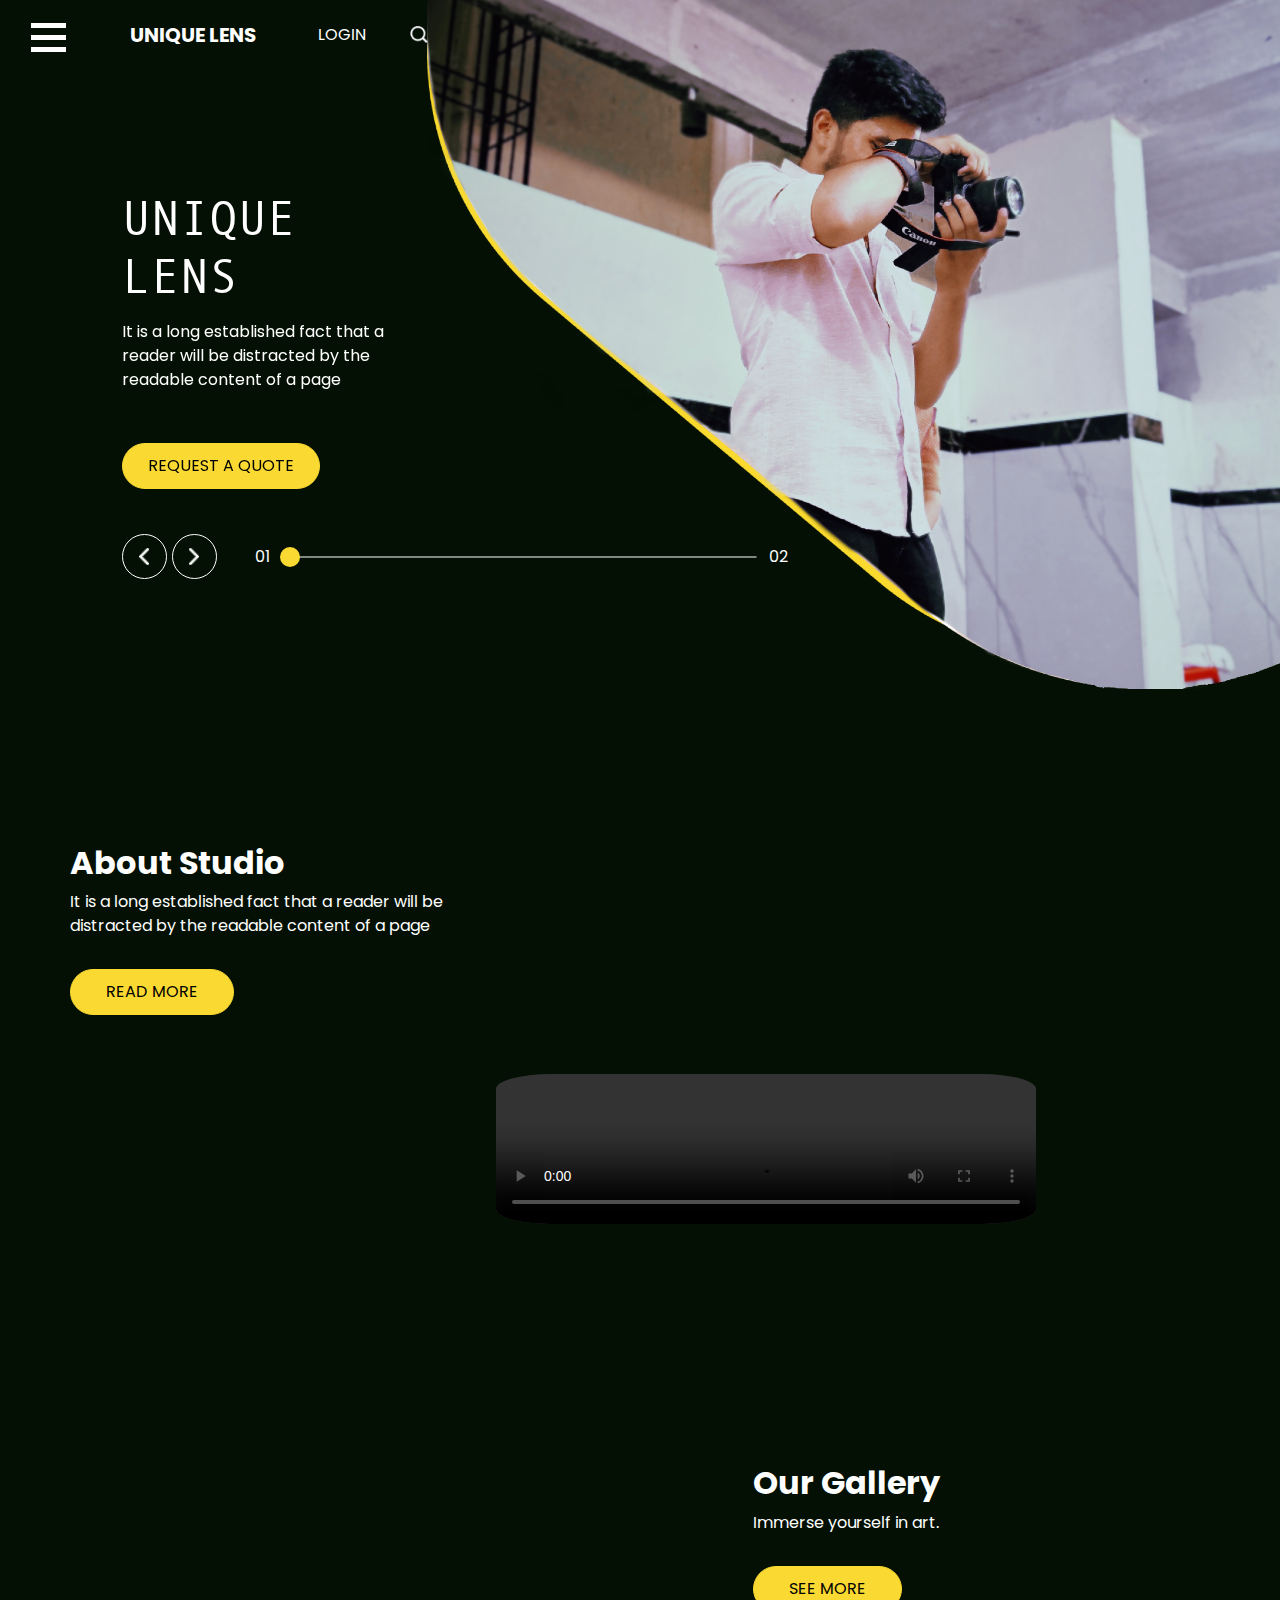
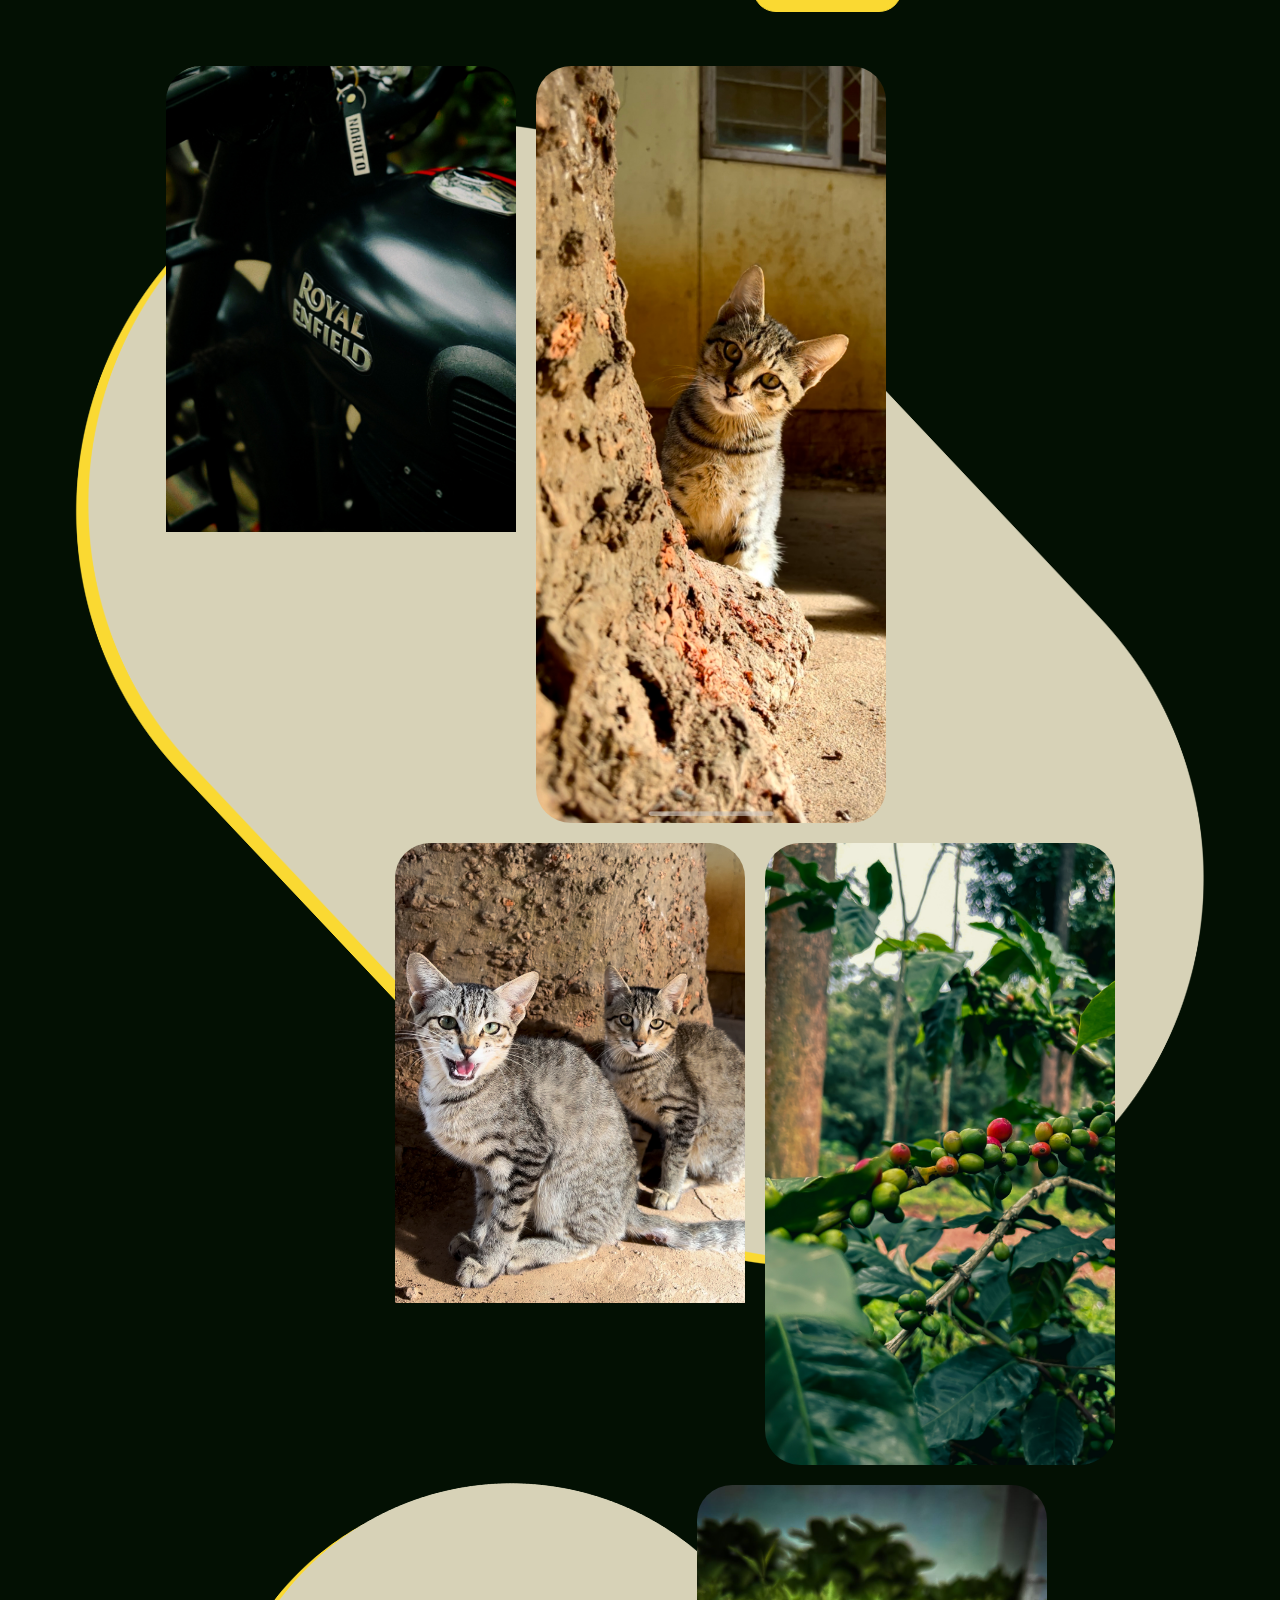
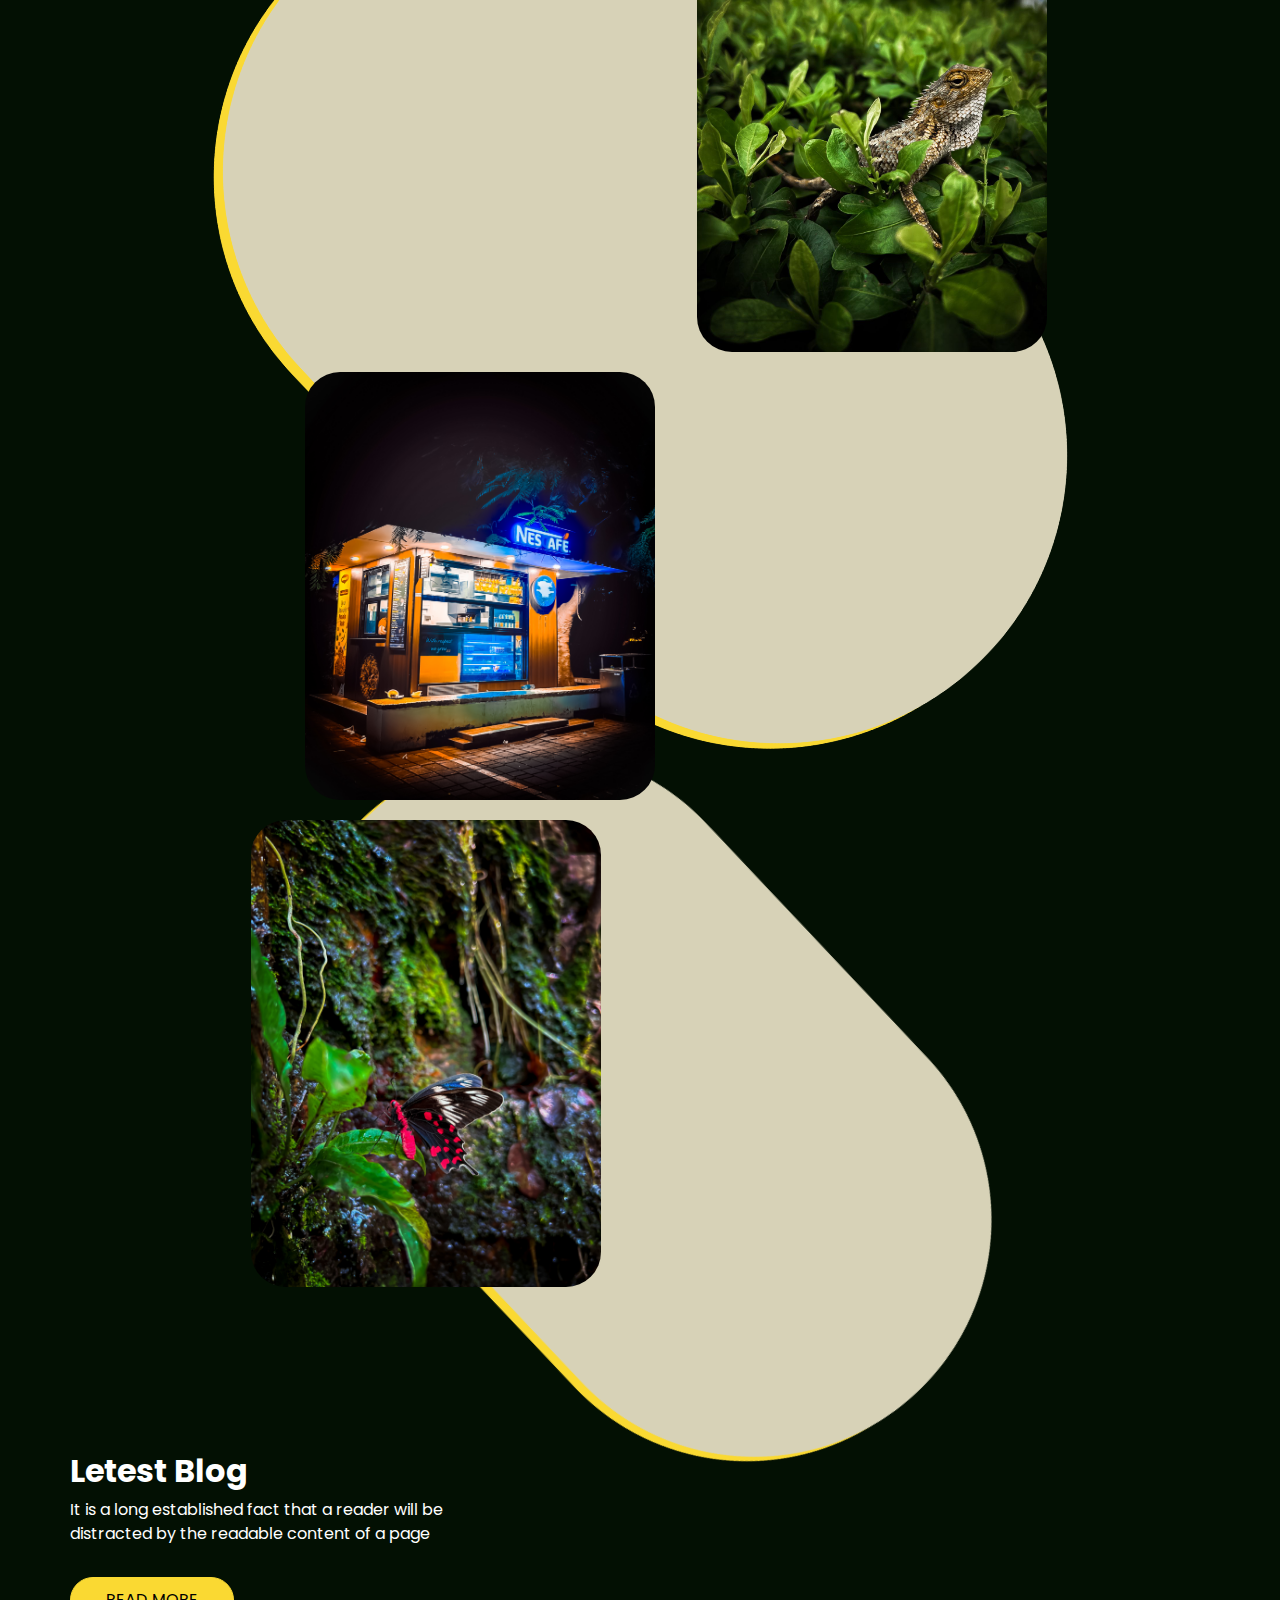
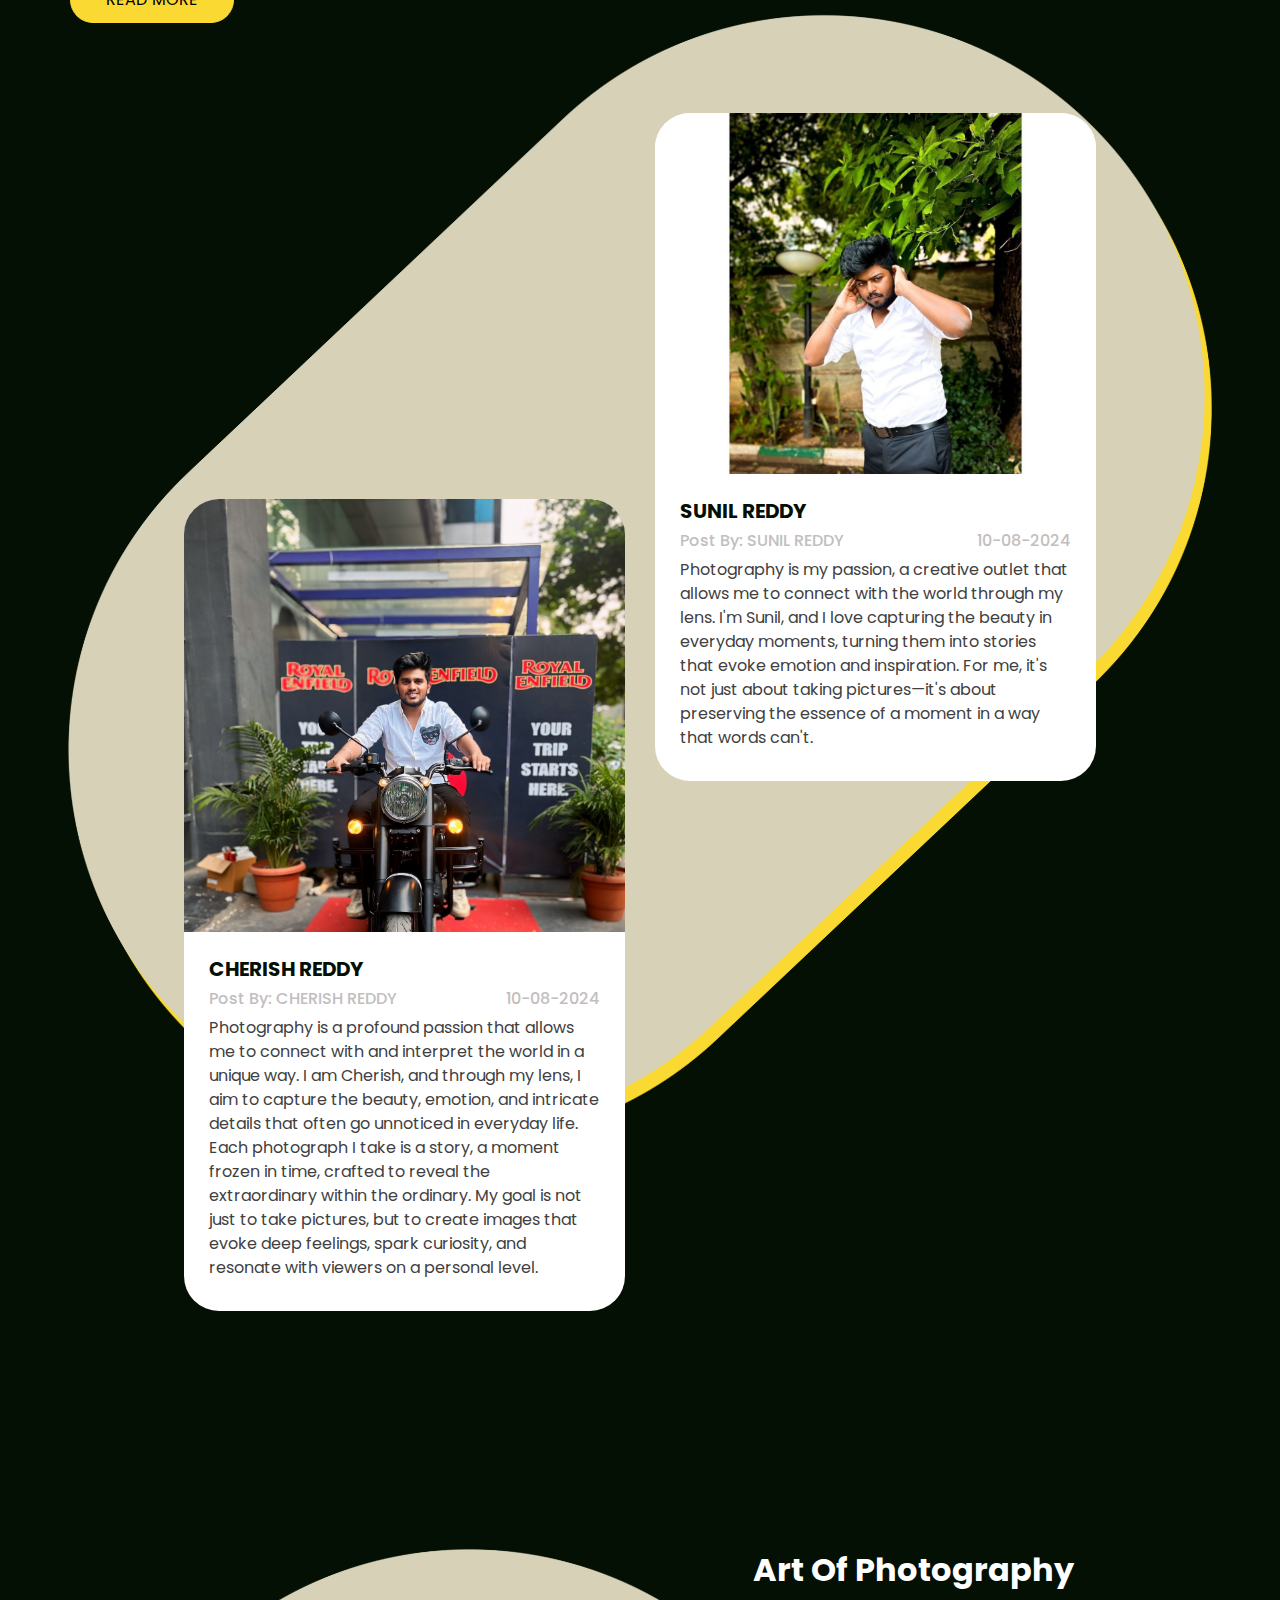
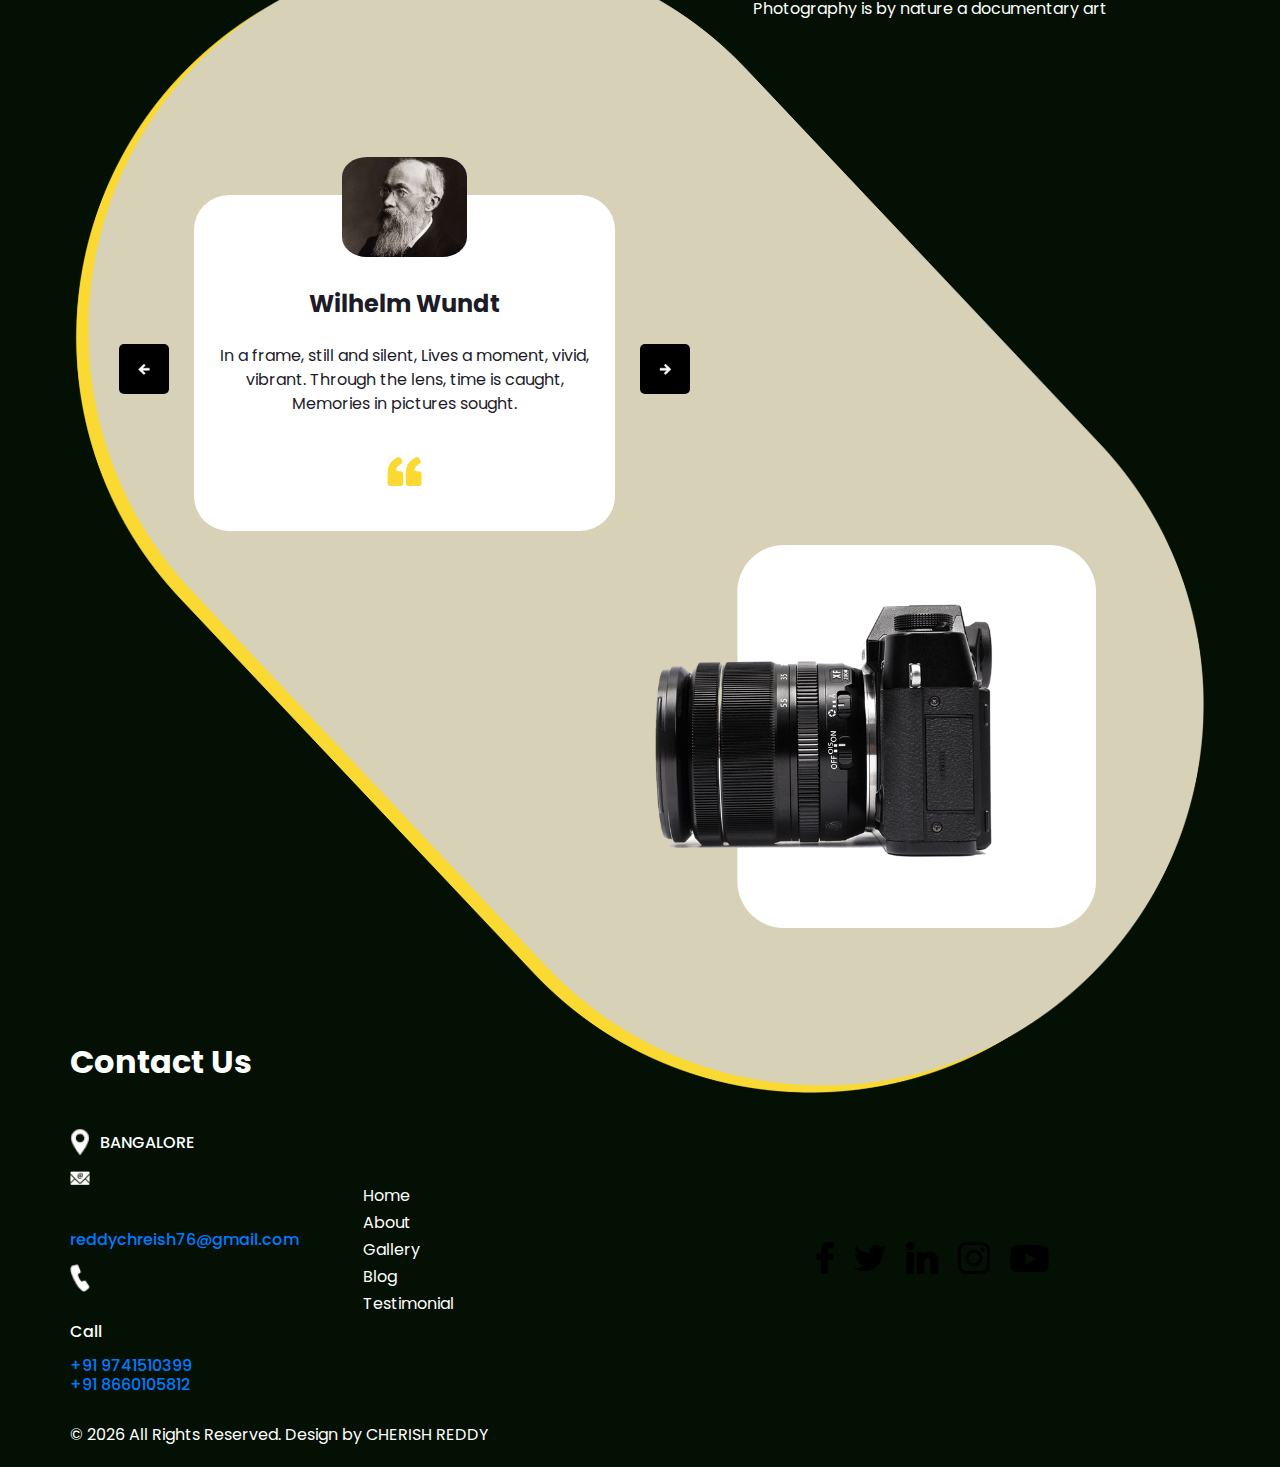
==== commit 1a337b7c: "Update index.html" ====
--- a/index.html
+++ b/index.html
@@ -515,6 +515,7 @@
             </div>
             <div class="col-md-6 ">
               <div class="social_box">
+                <br><br>
                 <a href="https://www.instagram.com/the_unique_lens13/">
                   <img src="images/facebook.png" alt="" />
                 </a>
